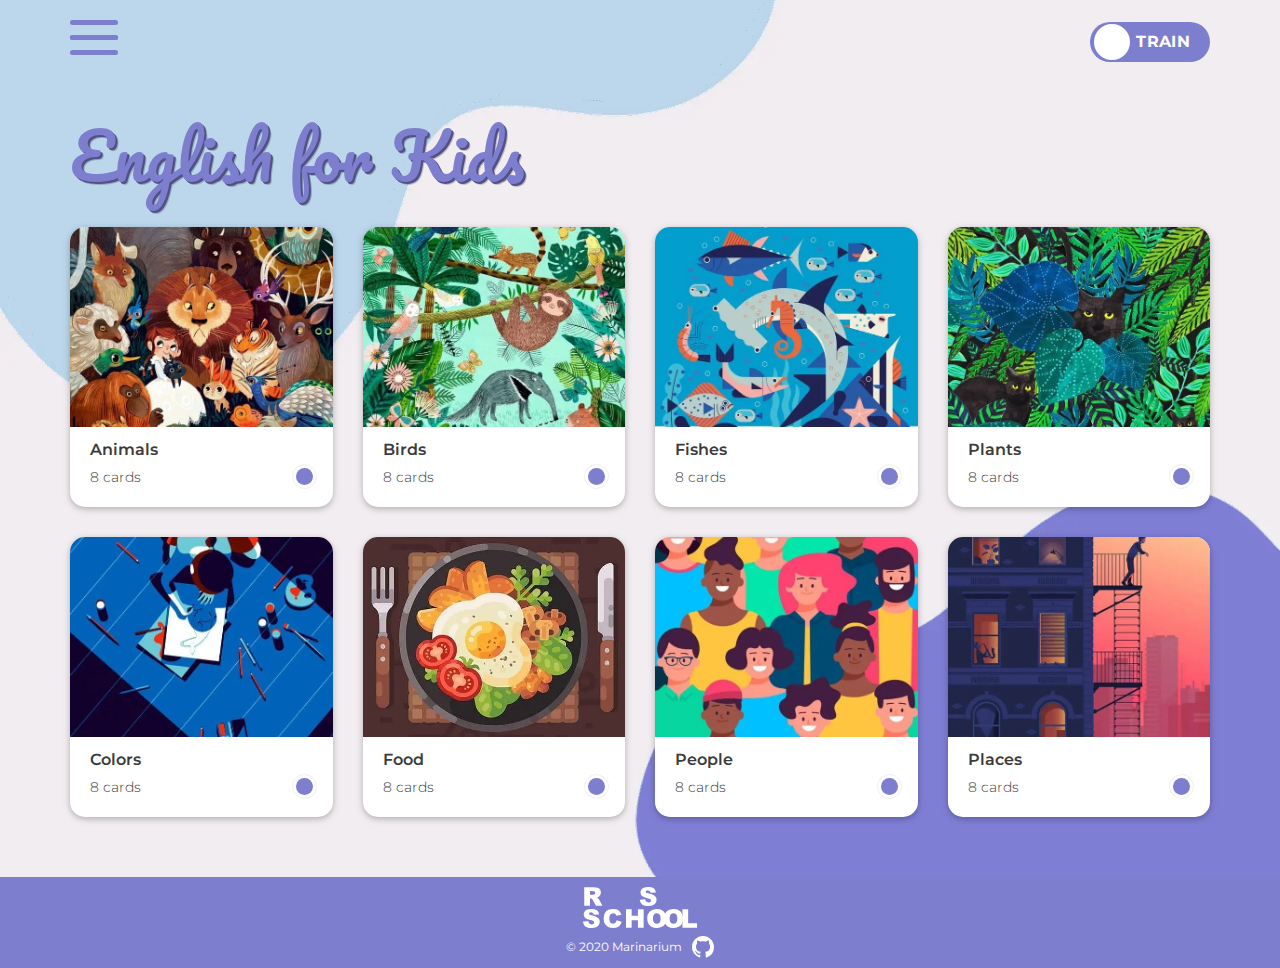
==== english-for-kids/index.html @ 91f6aaed "init: start english-for-kids" ====
<!DOCTYPE html>
<html lang="en">
<head>
    <meta charset="UTF-8">
    <meta name="viewport" content="width=device-width, initial-scale=1">
    <title>English for Kids</title>
    <link rel="icon" type="image/png" href="img/favicon.png">
    <link rel="stylesheet" href="css/style.css">
    <link rel="preconnect" href="https://fonts.gstatic.com">
    <link href="https://fonts.googleapis.com/css2?family=Montserrat:wght@300;400;600&family=Pacifico&display=swap" rel="stylesheet">
<link href="style.css" rel="stylesheet"></head>
<body class="body">
<div class="content">
    <header class="header">
        <div class="header__wrap">
            <nav class="main-menu">
                <div class="main-menu__burger">
                    <span></span>
                    <span></span>
                    <span></span>
                    <span></span>
                </div>
                <ul class="main-menu__list visually-hidden">
                    <li class="main-menu__item"><a href="#" class="main-menu__link">Main page</a></li>
                    <li class="main-menu__item"><a href="#animals" class="main-menu__link">Animals</a></li>
                    <li class="main-menu__item"><a href="#birds" class="main-menu__link">Birds</a></li>
                    <li class="main-menu__item"><a href="#fishes" class="main-menu__link">Fishes</a></li>
                    <li class="main-menu__item"><a href="#plants" class="main-menu__link">Plants</a></li>
                    <li class="main-menu__item"><a href="#colors" class="main-menu__link">Colors</a></li>
                    <li class="main-menu__item"><a href="#food" class="main-menu__link">Food</a></li>
                    <li class="main-menu__item"><a href="#people" class="main-menu__link">People</a></li>
                    <li class="main-menu__item"><a href="#places" class="main-menu__link">Places</a></li>
                </ul>
            </nav>
            <label class="switch">
                <input class="switch__checkbox" type="checkbox">
                <span class="switch__slider switch__slider_round"></span>
                <span class="switch__status switch__status_train">train</span>
            </label>
        </div>
    </header>
    <main class="main">
        <h1 class="main-title"><a href="#" class="main-title__link">English for Kids</a></h1>
        <ul class="topics">
            <li class="topics__item">
                <a href="#animals" class="topics__link">
                <span class="topics__frame">
                    <img src="img/animals.jpg" alt="animals" class="topics__img">
                </span>
                    <span class="topics__desc">
                    <h2 class="topics__title">Animals</h2>
                    <span class="topics__amount">8 cards</span>
                    <span class="topics__status"></span>
                </span>
                </a>
            </li>
            <li class="topics__item">
                <a href="#birds" class="topics__link">
                <span class="topics__frame">
                    <img src="img/birds.jpg" alt="birds" class="topics__img">
                </span>
                    <span class="topics__desc">
                    <h2 class="topics__title">Birds</h2>
                    <span class="topics__amount">8 cards</span>
                    <span class="topics__status"></span>
                </span>
                </a>
            </li>
            <li class="topics__item">
                <a href="#fishes" class="topics__link">
                <span class="topics__frame">
                    <img src="img/fishes.jpg" alt="fishes" class="topics__img">
                </span>
                    <span class="topics__desc">
                    <h2 class="topics__title">Fishes</h2>
                    <span class="topics__amount">8 cards</span>
                    <span class="topics__status"></span>
                </span>
                </a>
            </li>
            <li class="topics__item">
                <a href="#plants" class="topics__link">
                <span class="topics__frame">
                    <img src="img/plants.jpg" alt="plants" class="topics__img">
                </span>
                    <span class="topics__desc">
                    <h2 class="topics__title">Plants</h2>
                    <span class="topics__amount">8 cards</span>
                    <span class="topics__status"></span>
                </span>
                </a>
            </li>
            <li class="topics__item">
                <a href="#colors" class="topics__link">
                <span class="topics__frame">
                    <img src="img/colors.jpg" alt="colors" class="topics__img">
                </span>
                    <span class="topics__desc">
                    <h2 class="topics__title">Colors</h2>
                    <span class="topics__amount">8 cards</span>
                    <span class="topics__status"></span>
                </span>
                </a>
            </li>
            <li class="topics__item">
                <a href="#food" class="topics__link">
                <span class="topics__frame">
                    <img src="img/food.jpg" alt="ащщв" class="topics__img">
                </span>
                    <span class="topics__desc">
                    <h2 class="topics__title">Food</h2>
                    <span class="topics__amount">8 cards</span>
                    <span class="topics__status"></span>
                </span>
                </a>
            </li>
            <li class="topics__item">
                <a href="#people" class="topics__link">
                <span class="topics__frame">
                    <img src="img/people.jpg" alt="people" class="topics__img">
                </span>
                    <span class="topics__desc">
                    <h2 class="topics__title">People</h2>
                    <span class="topics__amount">8 cards</span>
                    <span class="topics__status"></span>
                </span>
                </a>
            </li>
            <li class="topics__item">
                <a href="#places" class="topics__link">
                <span class="topics__frame">
                    <img src="img/places.jpg" alt="places" class="topics__img">
                </span>
                    <span class="topics__desc">
                    <h2 class="topics__title">Places</h2>
                    <span class="topics__amount">8 cards</span>
                    <span class="topics__status"></span>
                </span>
                </a>
            </li>
        </ul>
        <ul class="cards cards_animals visually-hidden">
            <li class="card">
            <div class="card__front">
                <div class="card__frame">
                    <img src="img/cat.jpg" alt="animals" class="card__img">
                </div>
                <h3 class="card__title">cat</h3>
            </div>
            <div class="card__back visually-hidden">
                <div class="card__frame">
                    <img src="img/cat.jpg" alt="animals" class="card__img">
                </div>
                <h3 class="card__title">кот</h3>
            </div>
            <div class="card__rotate">
                <svg class="card__svg-rotate" version="1.1" id="Capa_1" xmlns="http://www.w3.org/2000/svg"
                     xmlns:xlink="http://www.w3.org/1999/xlink" x="0px" y="0px"
                     width="24px" height="24px" viewBox="0 0 80.429 80.428"
                     style="enable-background:new 0 0 80.429 80.428;"
                     xml:space="preserve">
                    <g>
                        <path fill="#818181" d="M37.242,2.971c14.689,0,27.651,8.476,33.688,21.325l4.201-8.719l5.298,2.552l-8.721,18.102L53.605,27.51l2.553-5.298
                            l9.43,4.542C60.494,15.964,49.594,8.853,37.242,8.853C19.95,8.853,5.88,22.921,5.88,40.214s14.07,31.362,31.362,31.362
                            c10.183,0,19.769-4.975,25.647-13.307l4.805,3.391c-6.979,9.892-18.361,15.797-30.452,15.797C16.707,77.458,0,60.75,0,40.214
                            S16.707,2.971,37.242,2.971z"/>
                    </g>
                    </svg>
            </div>
        </li>
            <li class="card">
                <div class="card__front">
                    <div class="card__frame">
                        <img src="img/dog.jpg" alt="animals" class="card__img">
                    </div>
                    <h3 class="card__title">dog</h3>
                </div>
                <div class="card__back visually-hidden">
                    <div class="card__frame">
                        <img src="img/dog.jpg" alt="animals" class="card__img">
                    </div>
                    <h3 class="card__title">пёс</h3>
                </div>
                <div class="card__rotate">
                    <svg class="card__svg-rotate" version="1.1" id="Capa_1" xmlns="http://www.w3.org/2000/svg"
                         xmlns:xlink="http://www.w3.org/1999/xlink" x="0px" y="0px"
                         width="24px" height="24px" viewBox="0 0 80.429 80.428"
                         style="enable-background:new 0 0 80.429 80.428;"
                         xml:space="preserve">
                    <g>
                        <path fill="#818181" d="M37.242,2.971c14.689,0,27.651,8.476,33.688,21.325l4.201-8.719l5.298,2.552l-8.721,18.102L53.605,27.51l2.553-5.298
                            l9.43,4.542C60.494,15.964,49.594,8.853,37.242,8.853C19.95,8.853,5.88,22.921,5.88,40.214s14.07,31.362,31.362,31.362
                            c10.183,0,19.769-4.975,25.647-13.307l4.805,3.391c-6.979,9.892-18.361,15.797-30.452,15.797C16.707,77.458,0,60.75,0,40.214
                            S16.707,2.971,37.242,2.971z"/>
                    </g>
                    </svg>
                </div>
            </li>
            <li class="card">
                <div class="card__front">
                    <div class="card__frame">
                        <img src="img/bear.jpg" alt="animals" class="card__img">
                    </div>
                    <h3 class="card__title">bear</h3>
                </div>
                <div class="card__back visually-hidden">
                    <div class="card__frame">
                        <img src="img/bear.jpg" alt="animals" class="card__img">
                    </div>
                    <h3 class="card__title">медведь</h3>
                </div>
                <div class="card__rotate">
                    <svg class="card__svg-rotate" version="1.1" id="Capa_1" xmlns="http://www.w3.org/2000/svg"
                         xmlns:xlink="http://www.w3.org/1999/xlink" x="0px" y="0px"
                         width="24px" height="24px" viewBox="0 0 80.429 80.428"
                         style="enable-background:new 0 0 80.429 80.428;"
                         xml:space="preserve">
                    <g>
                        <path fill="#818181" d="M37.242,2.971c14.689,0,27.651,8.476,33.688,21.325l4.201-8.719l5.298,2.552l-8.721,18.102L53.605,27.51l2.553-5.298
                            l9.43,4.542C60.494,15.964,49.594,8.853,37.242,8.853C19.95,8.853,5.88,22.921,5.88,40.214s14.07,31.362,31.362,31.362
                            c10.183,0,19.769-4.975,25.647-13.307l4.805,3.391c-6.979,9.892-18.361,15.797-30.452,15.797C16.707,77.458,0,60.75,0,40.214
                            S16.707,2.971,37.242,2.971z"/>
                    </g>
                    </svg>
                </div>
            </li>
            <li class="card">
                <div class="card__front">
                    <div class="card__frame">
                        <img src="img/lion.jpg" alt="animals" class="card__img">
                    </div>
                    <h3 class="card__title">lion</h3>
                </div>
                <div class="card__back visually-hidden">
                    <div class="card__frame">
                        <img src="img/lion.jpg" alt="animals" class="card__img">
                    </div>
                    <h3 class="card__title">лев</h3>
                </div>
                <div class="card__rotate">
                    <svg class="card__svg-rotate" version="1.1" id="Capa_1" xmlns="http://www.w3.org/2000/svg"
                         xmlns:xlink="http://www.w3.org/1999/xlink" x="0px" y="0px"
                         width="24px" height="24px" viewBox="0 0 80.429 80.428"
                         style="enable-background:new 0 0 80.429 80.428;"
                         xml:space="preserve">
                    <g>
                        <path fill="#818181" d="M37.242,2.971c14.689,0,27.651,8.476,33.688,21.325l4.201-8.719l5.298,2.552l-8.721,18.102L53.605,27.51l2.553-5.298
                            l9.43,4.542C60.494,15.964,49.594,8.853,37.242,8.853C19.95,8.853,5.88,22.921,5.88,40.214s14.07,31.362,31.362,31.362
                            c10.183,0,19.769-4.975,25.647-13.307l4.805,3.391c-6.979,9.892-18.361,15.797-30.452,15.797C16.707,77.458,0,60.75,0,40.214
                            S16.707,2.971,37.242,2.971z"/>
                    </g>
                    </svg>
                </div>
            </li>
            <li class="card">
                <div class="card__front">
                    <div class="card__frame">
                        <img src="img/hedgehog.jpg" alt="animals" class="card__img">
                    </div>
                    <h3 class="card__title">hedgehog</h3>
                </div>
                <div class="card__back visually-hidden">
                    <div class="card__frame">
                        <img src="img/hedgehog.jpg" alt="animals" class="card__img">
                    </div>
                    <h3 class="card__title">ёжик</h3>
                </div>
                <div class="card__rotate">
                    <svg class="card__svg-rotate" version="1.1" id="Capa_1" xmlns="http://www.w3.org/2000/svg"
                         xmlns:xlink="http://www.w3.org/1999/xlink" x="0px" y="0px"
                         width="24px" height="24px" viewBox="0 0 80.429 80.428"
                         style="enable-background:new 0 0 80.429 80.428;"
                         xml:space="preserve">
                    <g>
                        <path fill="#818181" d="M37.242,2.971c14.689,0,27.651,8.476,33.688,21.325l4.201-8.719l5.298,2.552l-8.721,18.102L53.605,27.51l2.553-5.298
                            l9.43,4.542C60.494,15.964,49.594,8.853,37.242,8.853C19.95,8.853,5.88,22.921,5.88,40.214s14.07,31.362,31.362,31.362
                            c10.183,0,19.769-4.975,25.647-13.307l4.805,3.391c-6.979,9.892-18.361,15.797-30.452,15.797C16.707,77.458,0,60.75,0,40.214
                            S16.707,2.971,37.242,2.971z"/>
                    </g>
                    </svg>
                </div>
            </li>
            <li class="card">
                <div class="card__front">
                    <div class="card__frame">
                        <img src="img/koala.jpg" alt="animals" class="card__img">
                    </div>
                    <h3 class="card__title">koala</h3>
                </div>
                <div class="card__back visually-hidden">
                    <div class="card__frame">
                        <img src="img/koala.jpg" alt="animals" class="card__img">
                    </div>
                    <h3 class="card__title">коала</h3>
                </div>
                <div class="card__rotate">
                    <svg class="card__svg-rotate" version="1.1" id="Capa_1" xmlns="http://www.w3.org/2000/svg"
                         xmlns:xlink="http://www.w3.org/1999/xlink" x="0px" y="0px"
                         width="24px" height="24px" viewBox="0 0 80.429 80.428"
                         style="enable-background:new 0 0 80.429 80.428;"
                         xml:space="preserve">
                    <g>
                        <path fill="#818181" d="M37.242,2.971c14.689,0,27.651,8.476,33.688,21.325l4.201-8.719l5.298,2.552l-8.721,18.102L53.605,27.51l2.553-5.298
                            l9.43,4.542C60.494,15.964,49.594,8.853,37.242,8.853C19.95,8.853,5.88,22.921,5.88,40.214s14.07,31.362,31.362,31.362
                            c10.183,0,19.769-4.975,25.647-13.307l4.805,3.391c-6.979,9.892-18.361,15.797-30.452,15.797C16.707,77.458,0,60.75,0,40.214
                            S16.707,2.971,37.242,2.971z"/>
                    </g>
                    </svg>
                </div>
            </li>
            <li class="card">
                <div class="card__front">
                    <div class="card__frame">
                        <img src="img/elephant.jpg" alt="animals" class="card__img">
                    </div>
                    <h3 class="card__title">elephant</h3>
                </div>
                <div class="card__back visually-hidden">
                    <div class="card__frame">
                        <img src="img/elephant.jpg" alt="animals" class="card__img">
                    </div>
                    <h3 class="card__title">слон</h3>
                </div>
                <div class="card__rotate">
                    <svg class="card__svg-rotate" version="1.1" id="Capa_1" xmlns="http://www.w3.org/2000/svg"
                         xmlns:xlink="http://www.w3.org/1999/xlink" x="0px" y="0px"
                         width="24px" height="24px" viewBox="0 0 80.429 80.428"
                         style="enable-background:new 0 0 80.429 80.428;"
                         xml:space="preserve">
                    <g>
                        <path fill="#818181" d="M37.242,2.971c14.689,0,27.651,8.476,33.688,21.325l4.201-8.719l5.298,2.552l-8.721,18.102L53.605,27.51l2.553-5.298
                            l9.43,4.542C60.494,15.964,49.594,8.853,37.242,8.853C19.95,8.853,5.88,22.921,5.88,40.214s14.07,31.362,31.362,31.362
                            c10.183,0,19.769-4.975,25.647-13.307l4.805,3.391c-6.979,9.892-18.361,15.797-30.452,15.797C16.707,77.458,0,60.75,0,40.214
                            S16.707,2.971,37.242,2.971z"/>
                    </g>
                    </svg>
                </div>
            </li>
            <li class="card">
                <div class="card__front">
                    <div class="card__frame">
                        <img src="img/fox.jpg" alt="animals" class="card__img">
                    </div>
                    <h3 class="card__title">fox</h3>
                </div>
                <div class="card__back visually-hidden">
                    <div class="card__frame">
                        <img src="img/cat.jpg" alt="animals" class="card__img">
                    </div>
                    <h3 class="card__title">лиса</h3>
                </div>
                <div class="card__rotate">
                    <svg class="card__svg-rotate" version="1.1" id="Capa_1" xmlns="http://www.w3.org/2000/svg"
                         xmlns:xlink="http://www.w3.org/1999/xlink" x="0px" y="0px"
                         width="24px" height="24px" viewBox="0 0 80.429 80.428"
                         style="enable-background:new 0 0 80.429 80.428;"
                         xml:space="preserve">
                    <g>
                        <path fill="#818181" d="M37.242,2.971c14.689,0,27.651,8.476,33.688,21.325l4.201-8.719l5.298,2.552l-8.721,18.102L53.605,27.51l2.553-5.298
                            l9.43,4.542C60.494,15.964,49.594,8.853,37.242,8.853C19.95,8.853,5.88,22.921,5.88,40.214s14.07,31.362,31.362,31.362
                            c10.183,0,19.769-4.975,25.647-13.307l4.805,3.391c-6.979,9.892-18.361,15.797-30.452,15.797C16.707,77.458,0,60.75,0,40.214
                            S16.707,2.971,37.242,2.971z"/>
                    </g>
                    </svg>
                </div>
            </li>
        </ul>
        <ul class="cards cards_birds visually-hidden">
            <li class="card">
                <div class="card__front">
                    <div class="card__frame">
                        <img src="img/sparrow.jpg" alt="bird" class="card__img">
                    </div>
                    <h3 class="card__title">sparrow</h3>
                </div>
                <div class="card__back visually-hidden">
                    <div class="card__frame">
                        <img src="img/sparrow.jpg" alt="bird" class="card__img">
                    </div>
                    <h3 class="card__title">воробей</h3>
                </div>
                <div class="card__rotate">
                    <svg class="card__svg-rotate" version="1.1" id="Capa_1" xmlns="http://www.w3.org/2000/svg"
                         xmlns:xlink="http://www.w3.org/1999/xlink" x="0px" y="0px"
                         width="24px" height="24px" viewBox="0 0 80.429 80.428"
                         style="enable-background:new 0 0 80.429 80.428;"
                         xml:space="preserve">
                    <g>
                        <path fill="#818181" d="M37.242,2.971c14.689,0,27.651,8.476,33.688,21.325l4.201-8.719l5.298,2.552l-8.721,18.102L53.605,27.51l2.553-5.298
                            l9.43,4.542C60.494,15.964,49.594,8.853,37.242,8.853C19.95,8.853,5.88,22.921,5.88,40.214s14.07,31.362,31.362,31.362
                            c10.183,0,19.769-4.975,25.647-13.307l4.805,3.391c-6.979,9.892-18.361,15.797-30.452,15.797C16.707,77.458,0,60.75,0,40.214
                            S16.707,2.971,37.242,2.971z"/>
                    </g>
                    </svg>
                </div>
            </li>
            <li class="card">
                <div class="card__front">
                    <div class="card__frame">
                        <img src="img/bullfinch.jpg" alt="bird" class="card__img">
                    </div>
                    <h3 class="card__title">bullfinch</h3>
                </div>
                <div class="card__back visually-hidden">
                    <div class="card__frame">
                        <img src="img/bullfinch.jpg" alt="bird" class="card__img">
                    </div>
                    <h3 class="card__title">снегирь</h3>
                </div>
                <div class="card__rotate">
                    <svg class="card__svg-rotate" version="1.1" id="Capa_1" xmlns="http://www.w3.org/2000/svg"
                         xmlns:xlink="http://www.w3.org/1999/xlink" x="0px" y="0px"
                         width="24px" height="24px" viewBox="0 0 80.429 80.428"
                         style="enable-background:new 0 0 80.429 80.428;"
                         xml:space="preserve">
                    <g>
                        <path fill="#818181" d="M37.242,2.971c14.689,0,27.651,8.476,33.688,21.325l4.201-8.719l5.298,2.552l-8.721,18.102L53.605,27.51l2.553-5.298
                            l9.43,4.542C60.494,15.964,49.594,8.853,37.242,8.853C19.95,8.853,5.88,22.921,5.88,40.214s14.07,31.362,31.362,31.362
                            c10.183,0,19.769-4.975,25.647-13.307l4.805,3.391c-6.979,9.892-18.361,15.797-30.452,15.797C16.707,77.458,0,60.75,0,40.214
                            S16.707,2.971,37.242,2.971z"/>
                    </g>
                    </svg>
                </div>
            </li>
            <li class="card">
                <div class="card__front">
                    <div class="card__frame">
                        <img src="img/chicken.jpg" alt="bird" class="card__img">
                    </div>
                    <h3 class="card__title">chicken</h3>
                </div>
                <div class="card__back visually-hidden">
                    <div class="card__frame">
                        <img src="img/chicken.jpg" alt="bird" class="card__img">
                    </div>
                    <h3 class="card__title">цыплёнок</h3>
                </div>
                <div class="card__rotate">
                    <svg class="card__svg-rotate" version="1.1" id="Capa_1" xmlns="http://www.w3.org/2000/svg"
                         xmlns:xlink="http://www.w3.org/1999/xlink" x="0px" y="0px"
                         width="24px" height="24px" viewBox="0 0 80.429 80.428"
                         style="enable-background:new 0 0 80.429 80.428;"
                         xml:space="preserve">
                    <g>
                        <path fill="#818181" d="M37.242,2.971c14.689,0,27.651,8.476,33.688,21.325l4.201-8.719l5.298,2.552l-8.721,18.102L53.605,27.51l2.553-5.298
                            l9.43,4.542C60.494,15.964,49.594,8.853,37.242,8.853C19.95,8.853,5.88,22.921,5.88,40.214s14.07,31.362,31.362,31.362
                            c10.183,0,19.769-4.975,25.647-13.307l4.805,3.391c-6.979,9.892-18.361,15.797-30.452,15.797C16.707,77.458,0,60.75,0,40.214
                            S16.707,2.971,37.242,2.971z"/>
                    </g>
                    </svg>
                </div>
            </li>
            <li class="card">
                <div class="card__front">
                    <div class="card__frame">
                        <img src="img/crow.jpg" alt="bird" class="card__img">
                    </div>
                    <h3 class="card__title">crow</h3>
                </div>
                <div class="card__back visually-hidden">
                    <div class="card__frame">
                        <img src="img/crow.jpg" alt="bird" class="card__img">
                    </div>
                    <h3 class="card__title">ворона</h3>
                </div>
                <div class="card__rotate">
                    <svg class="card__svg-rotate" version="1.1" id="Capa_1" xmlns="http://www.w3.org/2000/svg"
                         xmlns:xlink="http://www.w3.org/1999/xlink" x="0px" y="0px"
                         width="24px" height="24px" viewBox="0 0 80.429 80.428"
                         style="enable-background:new 0 0 80.429 80.428;"
                         xml:space="preserve">
                    <g>
                        <path fill="#818181" d="M37.242,2.971c14.689,0,27.651,8.476,33.688,21.325l4.201-8.719l5.298,2.552l-8.721,18.102L53.605,27.51l2.553-5.298
                            l9.43,4.542C60.494,15.964,49.594,8.853,37.242,8.853C19.95,8.853,5.88,22.921,5.88,40.214s14.07,31.362,31.362,31.362
                            c10.183,0,19.769-4.975,25.647-13.307l4.805,3.391c-6.979,9.892-18.361,15.797-30.452,15.797C16.707,77.458,0,60.75,0,40.214
                            S16.707,2.971,37.242,2.971z"/>
                    </g>
                    </svg>
                </div>
            </li>
            <li class="card">
                <div class="card__front">
                    <div class="card__frame">
                        <img src="img/duck.jpg" alt="bird" class="card__img">
                    </div>
                    <h3 class="card__title">duck</h3>
                </div>
                <div class="card__back visually-hidden">
                    <div class="card__frame">
                        <img src="img/duck.jpg" alt="bird" class="card__img">
                    </div>
                    <h3 class="card__title">утка</h3>
                </div>
                <div class="card__rotate">
                    <svg class="card__svg-rotate" version="1.1" id="Capa_1" xmlns="http://www.w3.org/2000/svg"
                         xmlns:xlink="http://www.w3.org/1999/xlink" x="0px" y="0px"
                         width="24px" height="24px" viewBox="0 0 80.429 80.428"
                         style="enable-background:new 0 0 80.429 80.428;"
                         xml:space="preserve">
                    <g>
                        <path fill="#818181" d="M37.242,2.971c14.689,0,27.651,8.476,33.688,21.325l4.201-8.719l5.298,2.552l-8.721,18.102L53.605,27.51l2.553-5.298
                            l9.43,4.542C60.494,15.964,49.594,8.853,37.242,8.853C19.95,8.853,5.88,22.921,5.88,40.214s14.07,31.362,31.362,31.362
                            c10.183,0,19.769-4.975,25.647-13.307l4.805,3.391c-6.979,9.892-18.361,15.797-30.452,15.797C16.707,77.458,0,60.75,0,40.214
                            S16.707,2.971,37.242,2.971z"/>
                    </g>
                    </svg>
                </div>
            </li>
            <li class="card">
                <div class="card__front">
                    <div class="card__frame">
                        <img src="img/owl.jpg" alt="bird" class="card__img">
                    </div>
                    <h3 class="card__title">owl</h3>
                </div>
                <div class="card__back visually-hidden">
                    <div class="card__frame">
                        <img src="img/owl.jpg" alt="bird" class="card__img">
                    </div>
                    <h3 class="card__title">сова</h3>
                </div>
                <div class="card__rotate">
                    <svg class="card__svg-rotate" version="1.1" id="Capa_1" xmlns="http://www.w3.org/2000/svg"
                         xmlns:xlink="http://www.w3.org/1999/xlink" x="0px" y="0px"
                         width="24px" height="24px" viewBox="0 0 80.429 80.428"
                         style="enable-background:new 0 0 80.429 80.428;"
                         xml:space="preserve">
                    <g>
                        <path fill="#818181" d="M37.242,2.971c14.689,0,27.651,8.476,33.688,21.325l4.201-8.719l5.298,2.552l-8.721,18.102L53.605,27.51l2.553-5.298
                            l9.43,4.542C60.494,15.964,49.594,8.853,37.242,8.853C19.95,8.853,5.88,22.921,5.88,40.214s14.07,31.362,31.362,31.362
                            c10.183,0,19.769-4.975,25.647-13.307l4.805,3.391c-6.979,9.892-18.361,15.797-30.452,15.797C16.707,77.458,0,60.75,0,40.214
                            S16.707,2.971,37.242,2.971z"/>
                    </g>
                    </svg>
                </div>
            </li>
            <li class="card">
                <div class="card__front">
                    <div class="card__frame">
                        <img src="img/parrot.jpg" alt="bird" class="card__img">
                    </div>
                    <h3 class="card__title">parrot</h3>
                </div>
                <div class="card__back visually-hidden">
                    <div class="card__frame">
                        <img src="img/parrot.jpg" alt="bird" class="card__img">
                    </div>
                    <h3 class="card__title">попугай</h3>
                </div>
                <div class="card__rotate">
                    <svg class="card__svg-rotate" version="1.1" id="Capa_1" xmlns="http://www.w3.org/2000/svg"
                         xmlns:xlink="http://www.w3.org/1999/xlink" x="0px" y="0px"
                         width="24px" height="24px" viewBox="0 0 80.429 80.428"
                         style="enable-background:new 0 0 80.429 80.428;"
                         xml:space="preserve">
                    <g>
                        <path fill="#818181" d="M37.242,2.971c14.689,0,27.651,8.476,33.688,21.325l4.201-8.719l5.298,2.552l-8.721,18.102L53.605,27.51l2.553-5.298
                            l9.43,4.542C60.494,15.964,49.594,8.853,37.242,8.853C19.95,8.853,5.88,22.921,5.88,40.214s14.07,31.362,31.362,31.362
                            c10.183,0,19.769-4.975,25.647-13.307l4.805,3.391c-6.979,9.892-18.361,15.797-30.452,15.797C16.707,77.458,0,60.75,0,40.214
                            S16.707,2.971,37.242,2.971z"/>
                    </g>
                    </svg>
                </div>
            </li>
            <li class="card">
                <div class="card__front">
                    <div class="card__frame">
                        <img src="img/pigeon.jpg" alt="bird" class="card__img">
                    </div>
                    <h3 class="card__title">pigeon</h3>
                </div>
                <div class="card__back visually-hidden">
                    <div class="card__frame">
                        <img src="img/pigeon.jpg" alt="bird" class="card__img">
                    </div>
                    <h3 class="card__title">голубь</h3>
                </div>
                <div class="card__rotate">
                    <svg class="card__svg-rotate" version="1.1" id="Capa_1" xmlns="http://www.w3.org/2000/svg"
                         xmlns:xlink="http://www.w3.org/1999/xlink" x="0px" y="0px"
                         width="24px" height="24px" viewBox="0 0 80.429 80.428"
                         style="enable-background:new 0 0 80.429 80.428;"
                         xml:space="preserve">
                    <g>
                        <path fill="#818181" d="M37.242,2.971c14.689,0,27.651,8.476,33.688,21.325l4.201-8.719l5.298,2.552l-8.721,18.102L53.605,27.51l2.553-5.298
                            l9.43,4.542C60.494,15.964,49.594,8.853,37.242,8.853C19.95,8.853,5.88,22.921,5.88,40.214s14.07,31.362,31.362,31.362
                            c10.183,0,19.769-4.975,25.647-13.307l4.805,3.391c-6.979,9.892-18.361,15.797-30.452,15.797C16.707,77.458,0,60.75,0,40.214
                            S16.707,2.971,37.242,2.971z"/>
                    </g>
                    </svg>
                </div>
            </li>
        </ul>
        <ul class="cards cards_fishes visually-hidden">
            <li class="card">
                <div class="card__front">
                    <div class="card__frame">
                        <img src="img/carp.jpg" alt="carp" class="card__img">
                    </div>
                    <h3 class="card__title">carp</h3>
                </div>
                <div class="card__back visually-hidden">
                    <div class="card__frame">
                        <img src="img/carp.jpg" alt="carp" class="card__img">
                    </div>
                    <h3 class="card__title">карп</h3>
                </div>
                <div class="card__rotate">
                    <svg class="card__svg-rotate" version="1.1" id="Capa_1" xmlns="http://www.w3.org/2000/svg"
                         xmlns:xlink="http://www.w3.org/1999/xlink" x="0px" y="0px"
                         width="24px" height="24px" viewBox="0 0 80.429 80.428"
                         style="enable-background:new 0 0 80.429 80.428;"
                         xml:space="preserve">
                    <g>
                        <path fill="#818181" d="M37.242,2.971c14.689,0,27.651,8.476,33.688,21.325l4.201-8.719l5.298,2.552l-8.721,18.102L53.605,27.51l2.553-5.298
                            l9.43,4.542C60.494,15.964,49.594,8.853,37.242,8.853C19.95,8.853,5.88,22.921,5.88,40.214s14.07,31.362,31.362,31.362
                            c10.183,0,19.769-4.975,25.647-13.307l4.805,3.391c-6.979,9.892-18.361,15.797-30.452,15.797C16.707,77.458,0,60.75,0,40.214
                            S16.707,2.971,37.242,2.971z"/>
                    </g>
                    </svg>
                </div>
            </li>
            <li class="card">
                <div class="card__front">
                    <div class="card__frame">
                        <img src="img/goldfish.jpg" alt="goldfish" class="card__img">
                    </div>
                    <h3 class="card__title">goldfish</h3>
                </div>
                <div class="card__back visually-hidden">
                    <div class="card__frame">
                        <img src="img/goldfish.jpg" alt="goldfish" class="card__img">
                    </div>
                    <h3 class="card__title">золотая рыбка</h3>
                </div>
                <div class="card__rotate">
                    <svg class="card__svg-rotate" version="1.1" id="Capa_1" xmlns="http://www.w3.org/2000/svg"
                         xmlns:xlink="http://www.w3.org/1999/xlink" x="0px" y="0px"
                         width="24px" height="24px" viewBox="0 0 80.429 80.428"
                         style="enable-background:new 0 0 80.429 80.428;"
                         xml:space="preserve">
                    <g>
                        <path fill="#818181" d="M37.242,2.971c14.689,0,27.651,8.476,33.688,21.325l4.201-8.719l5.298,2.552l-8.721,18.102L53.605,27.51l2.553-5.298
                            l9.43,4.542C60.494,15.964,49.594,8.853,37.242,8.853C19.95,8.853,5.88,22.921,5.88,40.214s14.07,31.362,31.362,31.362
                            c10.183,0,19.769-4.975,25.647-13.307l4.805,3.391c-6.979,9.892-18.361,15.797-30.452,15.797C16.707,77.458,0,60.75,0,40.214
                            S16.707,2.971,37.242,2.971z"/>
                    </g>
                    </svg>
                </div>
            </li>
            <li class="card">
                <div class="card__front">
                    <div class="card__frame">
                        <img src="img/herring.jpg" alt="herring" class="card__img">
                    </div>
                    <h3 class="card__title">herring</h3>
                </div>
                <div class="card__back visually-hidden">
                    <div class="card__frame">
                        <img src="img/herring.jpg" alt="herring" class="card__img">
                    </div>
                    <h3 class="card__title">селёдка</h3>
                </div>
                <div class="card__rotate">
                    <svg class="card__svg-rotate" version="1.1" id="Capa_1" xmlns="http://www.w3.org/2000/svg"
                         xmlns:xlink="http://www.w3.org/1999/xlink" x="0px" y="0px"
                         width="24px" height="24px" viewBox="0 0 80.429 80.428"
                         style="enable-background:new 0 0 80.429 80.428;"
                         xml:space="preserve">
                    <g>
                        <path fill="#818181" d="M37.242,2.971c14.689,0,27.651,8.476,33.688,21.325l4.201-8.719l5.298,2.552l-8.721,18.102L53.605,27.51l2.553-5.298
                            l9.43,4.542C60.494,15.964,49.594,8.853,37.242,8.853C19.95,8.853,5.88,22.921,5.88,40.214s14.07,31.362,31.362,31.362
                            c10.183,0,19.769-4.975,25.647-13.307l4.805,3.391c-6.979,9.892-18.361,15.797-30.452,15.797C16.707,77.458,0,60.75,0,40.214
                            S16.707,2.971,37.242,2.971z"/>
                    </g>
                    </svg>
                </div>
            </li>
            <li class="card">
                <div class="card__front">
                    <div class="card__frame">
                        <img src="img/pike.jpg" alt="pike" class="card__img">
                    </div>
                    <h3 class="card__title">pike</h3>
                </div>
                <div class="card__back visually-hidden">
                    <div class="card__frame">
                        <img src="img/pike.jpg" alt="pike" class="card__img">
                    </div>
                    <h3 class="card__title">щука</h3>
                </div>
                <div class="card__rotate">
                    <svg class="card__svg-rotate" version="1.1" id="Capa_1" xmlns="http://www.w3.org/2000/svg"
                         xmlns:xlink="http://www.w3.org/1999/xlink" x="0px" y="0px"
                         width="24px" height="24px" viewBox="0 0 80.429 80.428"
                         style="enable-background:new 0 0 80.429 80.428;"
                         xml:space="preserve">
                    <g>
                        <path fill="#818181" d="M37.242,2.971c14.689,0,27.651,8.476,33.688,21.325l4.201-8.719l5.298,2.552l-8.721,18.102L53.605,27.51l2.553-5.298
                            l9.43,4.542C60.494,15.964,49.594,8.853,37.242,8.853C19.95,8.853,5.88,22.921,5.88,40.214s14.07,31.362,31.362,31.362
                            c10.183,0,19.769-4.975,25.647-13.307l4.805,3.391c-6.979,9.892-18.361,15.797-30.452,15.797C16.707,77.458,0,60.75,0,40.214
                            S16.707,2.971,37.242,2.971z"/>
                    </g>
                    </svg>
                </div>
            </li>
            <li class="card">
                <div class="card__front">
                    <div class="card__frame">
                        <img src="img/salmon.jpg" alt="salmon" class="card__img">
                    </div>
                    <h3 class="card__title">salmon</h3>
                </div>
                <div class="card__back visually-hidden">
                    <div class="card__frame">
                        <img src="img/salmon.jpg" alt="salmon" class="card__img">
                    </div>
                    <h3 class="card__title">лосось</h3>
                </div>
                <div class="card__rotate">
                    <svg class="card__svg-rotate" version="1.1" id="Capa_1" xmlns="http://www.w3.org/2000/svg"
                         xmlns:xlink="http://www.w3.org/1999/xlink" x="0px" y="0px"
                         width="24px" height="24px" viewBox="0 0 80.429 80.428"
                         style="enable-background:new 0 0 80.429 80.428;"
                         xml:space="preserve">
                    <g>
                        <path fill="#818181" d="M37.242,2.971c14.689,0,27.651,8.476,33.688,21.325l4.201-8.719l5.298,2.552l-8.721,18.102L53.605,27.51l2.553-5.298
                            l9.43,4.542C60.494,15.964,49.594,8.853,37.242,8.853C19.95,8.853,5.88,22.921,5.88,40.214s14.07,31.362,31.362,31.362
                            c10.183,0,19.769-4.975,25.647-13.307l4.805,3.391c-6.979,9.892-18.361,15.797-30.452,15.797C16.707,77.458,0,60.75,0,40.214
                            S16.707,2.971,37.242,2.971z"/>
                    </g>
                    </svg>
                </div>
            </li>
            <li class="card">
                <div class="card__front">
                    <div class="card__frame">
                        <img src="img/shark.jpg" alt="shark" class="card__img">
                    </div>
                    <h3 class="card__title">shark</h3>
                </div>
                <div class="card__back visually-hidden">
                    <div class="card__frame">
                        <img src="img/shark.jpg" alt="shark" class="card__img">
                    </div>
                    <h3 class="card__title">акула</h3>
                </div>
                <div class="card__rotate">
                    <svg class="card__svg-rotate" version="1.1" id="Capa_1" xmlns="http://www.w3.org/2000/svg"
                         xmlns:xlink="http://www.w3.org/1999/xlink" x="0px" y="0px"
                         width="24px" height="24px" viewBox="0 0 80.429 80.428"
                         style="enable-background:new 0 0 80.429 80.428;"
                         xml:space="preserve">
                    <g>
                        <path fill="#818181" d="M37.242,2.971c14.689,0,27.651,8.476,33.688,21.325l4.201-8.719l5.298,2.552l-8.721,18.102L53.605,27.51l2.553-5.298
                            l9.43,4.542C60.494,15.964,49.594,8.853,37.242,8.853C19.95,8.853,5.88,22.921,5.88,40.214s14.07,31.362,31.362,31.362
                            c10.183,0,19.769-4.975,25.647-13.307l4.805,3.391c-6.979,9.892-18.361,15.797-30.452,15.797C16.707,77.458,0,60.75,0,40.214
                            S16.707,2.971,37.242,2.971z"/>
                    </g>
                    </svg>
                </div>
            </li>
            <li class="card">
                <div class="card__front">
                    <div class="card__frame">
                        <img src="img/sprat.jpg" alt="sprat" class="card__img">
                    </div>
                    <h3 class="card__title">sprat</h3>
                </div>
                <div class="card__back visually-hidden">
                    <div class="card__frame">
                        <img src="img/sprat.jpg" alt="sprat" class="card__img">
                    </div>
                    <h3 class="card__title">килька</h3>
                </div>
                <div class="card__rotate">
                    <svg class="card__svg-rotate" version="1.1" id="Capa_1" xmlns="http://www.w3.org/2000/svg"
                         xmlns:xlink="http://www.w3.org/1999/xlink" x="0px" y="0px"
                         width="24px" height="24px" viewBox="0 0 80.429 80.428"
                         style="enable-background:new 0 0 80.429 80.428;"
                         xml:space="preserve">
                    <g>
                        <path fill="#818181" d="M37.242,2.971c14.689,0,27.651,8.476,33.688,21.325l4.201-8.719l5.298,2.552l-8.721,18.102L53.605,27.51l2.553-5.298
                            l9.43,4.542C60.494,15.964,49.594,8.853,37.242,8.853C19.95,8.853,5.88,22.921,5.88,40.214s14.07,31.362,31.362,31.362
                            c10.183,0,19.769-4.975,25.647-13.307l4.805,3.391c-6.979,9.892-18.361,15.797-30.452,15.797C16.707,77.458,0,60.75,0,40.214
                            S16.707,2.971,37.242,2.971z"/>
                    </g>
                    </svg>
                </div>
            </li>
            <li class="card">
                <div class="card__front">
                    <div class="card__frame">
                        <img src="img/tuna.jpg" alt="tuna" class="card__img">
                    </div>
                    <h3 class="card__title">tuna</h3>
                </div>
                <div class="card__back visually-hidden">
                    <div class="card__frame">
                        <img src="img/tuna.jpg" alt="tuna" class="card__img">
                    </div>
                    <h3 class="card__title">тунец</h3>
                </div>
                <div class="card__rotate">
                    <svg class="card__svg-rotate" version="1.1" id="Capa_1" xmlns="http://www.w3.org/2000/svg"
                         xmlns:xlink="http://www.w3.org/1999/xlink" x="0px" y="0px"
                         width="24px" height="24px" viewBox="0 0 80.429 80.428"
                         style="enable-background:new 0 0 80.429 80.428;"
                         xml:space="preserve">
                    <g>
                        <path fill="#818181" d="M37.242,2.971c14.689,0,27.651,8.476,33.688,21.325l4.201-8.719l5.298,2.552l-8.721,18.102L53.605,27.51l2.553-5.298
                            l9.43,4.542C60.494,15.964,49.594,8.853,37.242,8.853C19.95,8.853,5.88,22.921,5.88,40.214s14.07,31.362,31.362,31.362
                            c10.183,0,19.769-4.975,25.647-13.307l4.805,3.391c-6.979,9.892-18.361,15.797-30.452,15.797C16.707,77.458,0,60.75,0,40.214
                            S16.707,2.971,37.242,2.971z"/>
                    </g>
                    </svg>
                </div>
            </li>
        </ul>
        <ul class="cards cards_plants visually-hidden">
            <li class="card">
                <div class="card__front">
                    <div class="card__frame">
                        <img src="img/tree.jpg" alt="tree" class="card__img">
                    </div>
                    <h3 class="card__title">tree</h3>
                </div>
                <div class="card__back visually-hidden">
                    <div class="card__frame">
                        <img src="img/tree.jpg" alt="tree" class="card__img">
                    </div>
                    <h3 class="card__title">дерево</h3>
                </div>
                <div class="card__rotate">
                    <svg class="card__svg-rotate" version="1.1" id="Capa_1" xmlns="http://www.w3.org/2000/svg"
                         xmlns:xlink="http://www.w3.org/1999/xlink" x="0px" y="0px"
                         width="24px" height="24px" viewBox="0 0 80.429 80.428"
                         style="enable-background:new 0 0 80.429 80.428;"
                         xml:space="preserve">
                    <g>
                        <path fill="#818181" d="M37.242,2.971c14.689,0,27.651,8.476,33.688,21.325l4.201-8.719l5.298,2.552l-8.721,18.102L53.605,27.51l2.553-5.298
                            l9.43,4.542C60.494,15.964,49.594,8.853,37.242,8.853C19.95,8.853,5.88,22.921,5.88,40.214s14.07,31.362,31.362,31.362
                            c10.183,0,19.769-4.975,25.647-13.307l4.805,3.391c-6.979,9.892-18.361,15.797-30.452,15.797C16.707,77.458,0,60.75,0,40.214
                            S16.707,2.971,37.242,2.971z"/>
                    </g>
                    </svg>
                </div>
            </li>
            <li class="card">
                <div class="card__front">
                    <div class="card__frame">
                        <img src="img/cactus.jpg" alt="cactus" class="card__img">
                    </div>
                    <h3 class="card__title">cactus</h3>
                </div>
                <div class="card__back visually-hidden">
                    <div class="card__frame">
                        <img src="img/cactus.jpg" alt="cactus" class="card__img">
                    </div>
                    <h3 class="card__title">кактус</h3>
                </div>
                <div class="card__rotate">
                    <svg class="card__svg-rotate" version="1.1" id="Capa_1" xmlns="http://www.w3.org/2000/svg"
                         xmlns:xlink="http://www.w3.org/1999/xlink" x="0px" y="0px"
                         width="24px" height="24px" viewBox="0 0 80.429 80.428"
                         style="enable-background:new 0 0 80.429 80.428;"
                         xml:space="preserve">
                    <g>
                        <path fill="#818181" d="M37.242,2.971c14.689,0,27.651,8.476,33.688,21.325l4.201-8.719l5.298,2.552l-8.721,18.102L53.605,27.51l2.553-5.298
                            l9.43,4.542C60.494,15.964,49.594,8.853,37.242,8.853C19.95,8.853,5.88,22.921,5.88,40.214s14.07,31.362,31.362,31.362
                            c10.183,0,19.769-4.975,25.647-13.307l4.805,3.391c-6.979,9.892-18.361,15.797-30.452,15.797C16.707,77.458,0,60.75,0,40.214
                            S16.707,2.971,37.242,2.971z"/>
                    </g>
                    </svg>
                </div>
            </li>
            <li class="card">
                <div class="card__front">
                    <div class="card__frame">
                        <img src="img/flower.jpg" alt="flower" class="card__img">
                    </div>
                    <h3 class="card__title">flower</h3>
                </div>
                <div class="card__back visually-hidden">
                    <div class="card__frame">
                        <img src="img/flower.jpg" alt="flower" class="card__img">
                    </div>
                    <h3 class="card__title">цветок</h3>
                </div>
                <div class="card__rotate">
                    <svg class="card__svg-rotate" version="1.1" id="Capa_1" xmlns="http://www.w3.org/2000/svg"
                         xmlns:xlink="http://www.w3.org/1999/xlink" x="0px" y="0px"
                         width="24px" height="24px" viewBox="0 0 80.429 80.428"
                         style="enable-background:new 0 0 80.429 80.428;"
                         xml:space="preserve">
                    <g>
                        <path fill="#818181" d="M37.242,2.971c14.689,0,27.651,8.476,33.688,21.325l4.201-8.719l5.298,2.552l-8.721,18.102L53.605,27.51l2.553-5.298
                            l9.43,4.542C60.494,15.964,49.594,8.853,37.242,8.853C19.95,8.853,5.88,22.921,5.88,40.214s14.07,31.362,31.362,31.362
                            c10.183,0,19.769-4.975,25.647-13.307l4.805,3.391c-6.979,9.892-18.361,15.797-30.452,15.797C16.707,77.458,0,60.75,0,40.214
                            S16.707,2.971,37.242,2.971z"/>
                    </g>
                    </svg>
                </div>
            </li>
            <li class="card">
                <div class="card__front">
                    <div class="card__frame">
                        <img src="img/grass.jpg" alt="grass" class="card__img">
                    </div>
                    <h3 class="card__title">grass</h3>
                </div>
                <div class="card__back visually-hidden">
                    <div class="card__frame">
                        <img src="img/grass.jpg" alt="grass" class="card__img">
                    </div>
                    <h3 class="card__title">трава</h3>
                </div>
                <div class="card__rotate">
                    <svg class="card__svg-rotate" version="1.1" id="Capa_1" xmlns="http://www.w3.org/2000/svg"
                         xmlns:xlink="http://www.w3.org/1999/xlink" x="0px" y="0px"
                         width="24px" height="24px" viewBox="0 0 80.429 80.428"
                         style="enable-background:new 0 0 80.429 80.428;"
                         xml:space="preserve">
                    <g>
                        <path fill="#818181" d="M37.242,2.971c14.689,0,27.651,8.476,33.688,21.325l4.201-8.719l5.298,2.552l-8.721,18.102L53.605,27.51l2.553-5.298
                            l9.43,4.542C60.494,15.964,49.594,8.853,37.242,8.853C19.95,8.853,5.88,22.921,5.88,40.214s14.07,31.362,31.362,31.362
                            c10.183,0,19.769-4.975,25.647-13.307l4.805,3.391c-6.979,9.892-18.361,15.797-30.452,15.797C16.707,77.458,0,60.75,0,40.214
                            S16.707,2.971,37.242,2.971z"/>
                    </g>
                    </svg>
                </div>
            </li>
            <li class="card">
                <div class="card__front">
                    <div class="card__frame">
                        <img src="img/leaves.jpg" alt="leaves" class="card__img">
                    </div>
                    <h3 class="card__title">leaves</h3>
                </div>
                <div class="card__back visually-hidden">
                    <div class="card__frame">
                        <img src="img/leaves.jpg" alt="leaves" class="card__img">
                    </div>
                    <h3 class="card__title">листья</h3>
                </div>
                <div class="card__rotate">
                    <svg class="card__svg-rotate" version="1.1" id="Capa_1" xmlns="http://www.w3.org/2000/svg"
                         xmlns:xlink="http://www.w3.org/1999/xlink" x="0px" y="0px"
                         width="24px" height="24px" viewBox="0 0 80.429 80.428"
                         style="enable-background:new 0 0 80.429 80.428;"
                         xml:space="preserve">
                    <g>
                        <path fill="#818181" d="M37.242,2.971c14.689,0,27.651,8.476,33.688,21.325l4.201-8.719l5.298,2.552l-8.721,18.102L53.605,27.51l2.553-5.298
                            l9.43,4.542C60.494,15.964,49.594,8.853,37.242,8.853C19.95,8.853,5.88,22.921,5.88,40.214s14.07,31.362,31.362,31.362
                            c10.183,0,19.769-4.975,25.647-13.307l4.805,3.391c-6.979,9.892-18.361,15.797-30.452,15.797C16.707,77.458,0,60.75,0,40.214
                            S16.707,2.971,37.242,2.971z"/>
                    </g>
                    </svg>
                </div>
            </li>
            <li class="card">
                <div class="card__front">
                    <div class="card__frame">
                        <img src="img/palm.jpg" alt="palm" class="card__img">
                    </div>
                    <h3 class="card__title">palm</h3>
                </div>
                <div class="card__back visually-hidden">
                    <div class="card__frame">
                        <img src="img/palm.jpg" alt="palm" class="card__img">
                    </div>
                    <h3 class="card__title">пальма</h3>
                </div>
                <div class="card__rotate">
                    <svg class="card__svg-rotate" version="1.1" id="Capa_1" xmlns="http://www.w3.org/2000/svg"
                         xmlns:xlink="http://www.w3.org/1999/xlink" x="0px" y="0px"
                         width="24px" height="24px" viewBox="0 0 80.429 80.428"
                         style="enable-background:new 0 0 80.429 80.428;"
                         xml:space="preserve">
                    <g>
                        <path fill="#818181" d="M37.242,2.971c14.689,0,27.651,8.476,33.688,21.325l4.201-8.719l5.298,2.552l-8.721,18.102L53.605,27.51l2.553-5.298
                            l9.43,4.542C60.494,15.964,49.594,8.853,37.242,8.853C19.95,8.853,5.88,22.921,5.88,40.214s14.07,31.362,31.362,31.362
                            c10.183,0,19.769-4.975,25.647-13.307l4.805,3.391c-6.979,9.892-18.361,15.797-30.452,15.797C16.707,77.458,0,60.75,0,40.214
                            S16.707,2.971,37.242,2.971z"/>
                    </g>
                    </svg>
                </div>
            </li>
            <li class="card">
                <div class="card__front">
                    <div class="card__frame">
                        <img src="img/sunflower.jpg" alt="sunflower" class="card__img">
                    </div>
                    <h3 class="card__title">sunflower</h3>
                </div>
                <div class="card__back visually-hidden">
                    <div class="card__frame">
                        <img src="img/sunflower.jpg" alt="sunflower" class="card__img">
                    </div>
                    <h3 class="card__title">подсолнух</h3>
                </div>
                <div class="card__rotate">
                    <svg class="card__svg-rotate" version="1.1" id="Capa_1" xmlns="http://www.w3.org/2000/svg"
                         xmlns:xlink="http://www.w3.org/1999/xlink" x="0px" y="0px"
                         width="24px" height="24px" viewBox="0 0 80.429 80.428"
                         style="enable-background:new 0 0 80.429 80.428;"
                         xml:space="preserve">
                    <g>
                        <path fill="#818181" d="M37.242,2.971c14.689,0,27.651,8.476,33.688,21.325l4.201-8.719l5.298,2.552l-8.721,18.102L53.605,27.51l2.553-5.298
                            l9.43,4.542C60.494,15.964,49.594,8.853,37.242,8.853C19.95,8.853,5.88,22.921,5.88,40.214s14.07,31.362,31.362,31.362
                            c10.183,0,19.769-4.975,25.647-13.307l4.805,3.391c-6.979,9.892-18.361,15.797-30.452,15.797C16.707,77.458,0,60.75,0,40.214
                            S16.707,2.971,37.242,2.971z"/>
                    </g>
                    </svg>
                </div>
            </li>
            <li class="card">
                <div class="card__front">
                    <div class="card__frame">
                        <img src="img/clover.jpg" alt="clover" class="card__img">
                    </div>
                    <h3 class="card__title">clover</h3>
                </div>
                <div class="card__back visually-hidden">
                    <div class="card__frame">
                        <img src="img/clover.jpg" alt="clover" class="card__img">
                    </div>
                    <h3 class="card__title">клевер</h3>
                </div>
                <div class="card__rotate">
                    <svg class="card__svg-rotate" version="1.1" id="Capa_1" xmlns="http://www.w3.org/2000/svg"
                         xmlns:xlink="http://www.w3.org/1999/xlink" x="0px" y="0px"
                         width="24px" height="24px" viewBox="0 0 80.429 80.428"
                         style="enable-background:new 0 0 80.429 80.428;"
                         xml:space="preserve">
                    <g>
                        <path fill="#818181" d="M37.242,2.971c14.689,0,27.651,8.476,33.688,21.325l4.201-8.719l5.298,2.552l-8.721,18.102L53.605,27.51l2.553-5.298
                            l9.43,4.542C60.494,15.964,49.594,8.853,37.242,8.853C19.95,8.853,5.88,22.921,5.88,40.214s14.07,31.362,31.362,31.362
                            c10.183,0,19.769-4.975,25.647-13.307l4.805,3.391c-6.979,9.892-18.361,15.797-30.452,15.797C16.707,77.458,0,60.75,0,40.214
                            S16.707,2.971,37.242,2.971z"/>
                    </g>
                    </svg>
                </div>
            </li>
        </ul>
        <ul class="cards cards_colors visually-hidden">
            <li class="card">
                <div class="card__front">
                    <div class="card__frame">
                        <img src="img/black.jpg" alt="black" class="card__img">
                    </div>
                    <h3 class="card__title">black</h3>
                </div>
                <div class="card__back visually-hidden">
                    <div class="card__frame">
                        <img src="img/black.jpg" alt="black" class="card__img">
                    </div>
                    <h3 class="card__title">чёрный</h3>
                </div>
                <div class="card__rotate">
                    <svg class="card__svg-rotate" version="1.1" id="Capa_1" xmlns="http://www.w3.org/2000/svg"
                         xmlns:xlink="http://www.w3.org/1999/xlink" x="0px" y="0px"
                         width="24px" height="24px" viewBox="0 0 80.429 80.428"
                         style="enable-background:new 0 0 80.429 80.428;"
                         xml:space="preserve">
                    <g>
                        <path fill="#818181" d="M37.242,2.971c14.689,0,27.651,8.476,33.688,21.325l4.201-8.719l5.298,2.552l-8.721,18.102L53.605,27.51l2.553-5.298
                            l9.43,4.542C60.494,15.964,49.594,8.853,37.242,8.853C19.95,8.853,5.88,22.921,5.88,40.214s14.07,31.362,31.362,31.362
                            c10.183,0,19.769-4.975,25.647-13.307l4.805,3.391c-6.979,9.892-18.361,15.797-30.452,15.797C16.707,77.458,0,60.75,0,40.214
                            S16.707,2.971,37.242,2.971z"/>
                    </g>
                    </svg>
                </div>
            </li>
            <li class="card">
                <div class="card__front">
                    <div class="card__frame">
                        <img src="img/blue.jpg" alt="blue" class="card__img">
                    </div>
                    <h3 class="card__title">blue</h3>
                </div>
                <div class="card__back visually-hidden">
                    <div class="card__frame">
                        <img src="img/blue.jpg" alt="blue" class="card__img">
                    </div>
                    <h3 class="card__title">синий</h3>
                </div>
                <div class="card__rotate">
                    <svg class="card__svg-rotate" version="1.1" id="Capa_1" xmlns="http://www.w3.org/2000/svg"
                         xmlns:xlink="http://www.w3.org/1999/xlink" x="0px" y="0px"
                         width="24px" height="24px" viewBox="0 0 80.429 80.428"
                         style="enable-background:new 0 0 80.429 80.428;"
                         xml:space="preserve">
                    <g>
                        <path fill="#818181" d="M37.242,2.971c14.689,0,27.651,8.476,33.688,21.325l4.201-8.719l5.298,2.552l-8.721,18.102L53.605,27.51l2.553-5.298
                            l9.43,4.542C60.494,15.964,49.594,8.853,37.242,8.853C19.95,8.853,5.88,22.921,5.88,40.214s14.07,31.362,31.362,31.362
                            c10.183,0,19.769-4.975,25.647-13.307l4.805,3.391c-6.979,9.892-18.361,15.797-30.452,15.797C16.707,77.458,0,60.75,0,40.214
                            S16.707,2.971,37.242,2.971z"/>
                    </g>
                    </svg>
                </div>
            </li>
            <li class="card">
                <div class="card__front">
                    <div class="card__frame">
                        <img src="img/brown.jpg" alt="brown" class="card__img">
                    </div>
                    <h3 class="card__title">brown</h3>
                </div>
                <div class="card__back visually-hidden">
                    <div class="card__frame">
                        <img src="img/brown.jpg" alt="brown" class="card__img">
                    </div>
                    <h3 class="card__title">коричневый</h3>
                </div>
                <div class="card__rotate">
                    <svg class="card__svg-rotate" version="1.1" id="Capa_1" xmlns="http://www.w3.org/2000/svg"
                         xmlns:xlink="http://www.w3.org/1999/xlink" x="0px" y="0px"
                         width="24px" height="24px" viewBox="0 0 80.429 80.428"
                         style="enable-background:new 0 0 80.429 80.428;"
                         xml:space="preserve">
                    <g>
                        <path fill="#818181" d="M37.242,2.971c14.689,0,27.651,8.476,33.688,21.325l4.201-8.719l5.298,2.552l-8.721,18.102L53.605,27.51l2.553-5.298
                            l9.43,4.542C60.494,15.964,49.594,8.853,37.242,8.853C19.95,8.853,5.88,22.921,5.88,40.214s14.07,31.362,31.362,31.362
                            c10.183,0,19.769-4.975,25.647-13.307l4.805,3.391c-6.979,9.892-18.361,15.797-30.452,15.797C16.707,77.458,0,60.75,0,40.214
                            S16.707,2.971,37.242,2.971z"/>
                    </g>
                    </svg>
                </div>
            </li>
            <li class="card">
                <div class="card__front">
                    <div class="card__frame">
                        <img src="img/green.jpg" alt="green" class="card__img">
                    </div>
                    <h3 class="card__title">green</h3>
                </div>
                <div class="card__back visually-hidden">
                    <div class="card__frame">
                        <img src="img/green.jpg" alt="green" class="card__img">
                    </div>
                    <h3 class="card__title">зелёный</h3>
                </div>
                <div class="card__rotate">
                    <svg class="card__svg-rotate" version="1.1" id="Capa_1" xmlns="http://www.w3.org/2000/svg"
                         xmlns:xlink="http://www.w3.org/1999/xlink" x="0px" y="0px"
                         width="24px" height="24px" viewBox="0 0 80.429 80.428"
                         style="enable-background:new 0 0 80.429 80.428;"
                         xml:space="preserve">
                    <g>
                        <path fill="#818181" d="M37.242,2.971c14.689,0,27.651,8.476,33.688,21.325l4.201-8.719l5.298,2.552l-8.721,18.102L53.605,27.51l2.553-5.298
                            l9.43,4.542C60.494,15.964,49.594,8.853,37.242,8.853C19.95,8.853,5.88,22.921,5.88,40.214s14.07,31.362,31.362,31.362
                            c10.183,0,19.769-4.975,25.647-13.307l4.805,3.391c-6.979,9.892-18.361,15.797-30.452,15.797C16.707,77.458,0,60.75,0,40.214
                            S16.707,2.971,37.242,2.971z"/>
                    </g>
                    </svg>
                </div>
            </li>
            <li class="card">
                <div class="card__front">
                    <div class="card__frame">
                        <img src="img/red.jpg" alt="red" class="card__img">
                    </div>
                    <h3 class="card__title">red</h3>
                </div>
                <div class="card__back visually-hidden">
                    <div class="card__frame">
                        <img src="img/red.jpg" alt="red" class="card__img">
                    </div>
                    <h3 class="card__title">красный</h3>
                </div>
                <div class="card__rotate">
                    <svg class="card__svg-rotate" version="1.1" id="Capa_1" xmlns="http://www.w3.org/2000/svg"
                         xmlns:xlink="http://www.w3.org/1999/xlink" x="0px" y="0px"
                         width="24px" height="24px" viewBox="0 0 80.429 80.428"
                         style="enable-background:new 0 0 80.429 80.428;"
                         xml:space="preserve">
                    <g>
                        <path fill="#818181" d="M37.242,2.971c14.689,0,27.651,8.476,33.688,21.325l4.201-8.719l5.298,2.552l-8.721,18.102L53.605,27.51l2.553-5.298
                            l9.43,4.542C60.494,15.964,49.594,8.853,37.242,8.853C19.95,8.853,5.88,22.921,5.88,40.214s14.07,31.362,31.362,31.362
                            c10.183,0,19.769-4.975,25.647-13.307l4.805,3.391c-6.979,9.892-18.361,15.797-30.452,15.797C16.707,77.458,0,60.75,0,40.214
                            S16.707,2.971,37.242,2.971z"/>
                    </g>
                    </svg>
                </div>
            </li>
            <li class="card">
                <div class="card__front">
                    <div class="card__frame">
                        <img src="img/violet.jpg" alt="violet" class="card__img">
                    </div>
                    <h3 class="card__title">violet</h3>
                </div>
                <div class="card__back visually-hidden">
                    <div class="card__frame">
                        <img src="img/violet.jpg" alt="violet" class="card__img">
                    </div>
                    <h3 class="card__title">сиреневый</h3>
                </div>
                <div class="card__rotate">
                    <svg class="card__svg-rotate" version="1.1" id="Capa_1" xmlns="http://www.w3.org/2000/svg"
                         xmlns:xlink="http://www.w3.org/1999/xlink" x="0px" y="0px"
                         width="24px" height="24px" viewBox="0 0 80.429 80.428"
                         style="enable-background:new 0 0 80.429 80.428;"
                         xml:space="preserve">
                    <g>
                        <path fill="#818181" d="M37.242,2.971c14.689,0,27.651,8.476,33.688,21.325l4.201-8.719l5.298,2.552l-8.721,18.102L53.605,27.51l2.553-5.298
                            l9.43,4.542C60.494,15.964,49.594,8.853,37.242,8.853C19.95,8.853,5.88,22.921,5.88,40.214s14.07,31.362,31.362,31.362
                            c10.183,0,19.769-4.975,25.647-13.307l4.805,3.391c-6.979,9.892-18.361,15.797-30.452,15.797C16.707,77.458,0,60.75,0,40.214
                            S16.707,2.971,37.242,2.971z"/>
                    </g>
                    </svg>
                </div>
            </li>
            <li class="card">
                <div class="card__front">
                    <div class="card__frame">
                        <img src="img/white.jpg" alt="white" class="card__img">
                    </div>
                    <h3 class="card__title">white</h3>
                </div>
                <div class="card__back visually-hidden">
                    <div class="card__frame">
                        <img src="img/white.jpg" alt="white" class="card__img">
                    </div>
                    <h3 class="card__title">белый</h3>
                </div>
                <div class="card__rotate">
                    <svg class="card__svg-rotate" version="1.1" id="Capa_1" xmlns="http://www.w3.org/2000/svg"
                         xmlns:xlink="http://www.w3.org/1999/xlink" x="0px" y="0px"
                         width="24px" height="24px" viewBox="0 0 80.429 80.428"
                         style="enable-background:new 0 0 80.429 80.428;"
                         xml:space="preserve">
                    <g>
                        <path fill="#818181" d="M37.242,2.971c14.689,0,27.651,8.476,33.688,21.325l4.201-8.719l5.298,2.552l-8.721,18.102L53.605,27.51l2.553-5.298
                            l9.43,4.542C60.494,15.964,49.594,8.853,37.242,8.853C19.95,8.853,5.88,22.921,5.88,40.214s14.07,31.362,31.362,31.362
                            c10.183,0,19.769-4.975,25.647-13.307l4.805,3.391c-6.979,9.892-18.361,15.797-30.452,15.797C16.707,77.458,0,60.75,0,40.214
                            S16.707,2.971,37.242,2.971z"/>
                    </g>
                    </svg>
                </div>
            </li>
            <li class="card">
                <div class="card__front">
                    <div class="card__frame">
                        <img src="img/yellow.jpg" alt="yellow" class="card__img">
                    </div>
                    <h3 class="card__title">yellow</h3>
                </div>
                <div class="card__back visually-hidden">
                    <div class="card__frame">
                        <img src="img/yellow.jpg" alt="yellow" class="card__img">
                    </div>
                    <h3 class="card__title">жёлтый</h3>
                </div>
                <div class="card__rotate">
                    <svg class="card__svg-rotate" version="1.1" id="Capa_1" xmlns="http://www.w3.org/2000/svg"
                         xmlns:xlink="http://www.w3.org/1999/xlink" x="0px" y="0px"
                         width="24px" height="24px" viewBox="0 0 80.429 80.428"
                         style="enable-background:new 0 0 80.429 80.428;"
                         xml:space="preserve">
                    <g>
                        <path fill="#818181" d="M37.242,2.971c14.689,0,27.651,8.476,33.688,21.325l4.201-8.719l5.298,2.552l-8.721,18.102L53.605,27.51l2.553-5.298
                            l9.43,4.542C60.494,15.964,49.594,8.853,37.242,8.853C19.95,8.853,5.88,22.921,5.88,40.214s14.07,31.362,31.362,31.362
                            c10.183,0,19.769-4.975,25.647-13.307l4.805,3.391c-6.979,9.892-18.361,15.797-30.452,15.797C16.707,77.458,0,60.75,0,40.214
                            S16.707,2.971,37.242,2.971z"/>
                    </g>
                    </svg>
                </div>
            </li>
        </ul>
        <ul class="cards cards_food visually-hidden">
            <li class="card">
                <div class="card__front">
                    <div class="card__frame">
                        <img src="img/bread.jpg" alt="bread" class="card__img">
                    </div>
                    <h3 class="card__title">bread</h3>
                </div>
                <div class="card__back visually-hidden">
                    <div class="card__frame">
                        <img src="img/bread.jpg" alt="bread" class="card__img">
                    </div>
                    <h3 class="card__title">хлеб</h3>
                </div>
                <div class="card__rotate">
                    <svg class="card__svg-rotate" version="1.1" id="Capa_1" xmlns="http://www.w3.org/2000/svg"
                         xmlns:xlink="http://www.w3.org/1999/xlink" x="0px" y="0px"
                         width="24px" height="24px" viewBox="0 0 80.429 80.428"
                         style="enable-background:new 0 0 80.429 80.428;"
                         xml:space="preserve">
                    <g>
                        <path fill="#818181" d="M37.242,2.971c14.689,0,27.651,8.476,33.688,21.325l4.201-8.719l5.298,2.552l-8.721,18.102L53.605,27.51l2.553-5.298
                            l9.43,4.542C60.494,15.964,49.594,8.853,37.242,8.853C19.95,8.853,5.88,22.921,5.88,40.214s14.07,31.362,31.362,31.362
                            c10.183,0,19.769-4.975,25.647-13.307l4.805,3.391c-6.979,9.892-18.361,15.797-30.452,15.797C16.707,77.458,0,60.75,0,40.214
                            S16.707,2.971,37.242,2.971z"/>
                    </g>
                    </svg>
                </div>
            </li>
            <li class="card">
                <div class="card__front">
                    <div class="card__frame">
                        <img src="img/cheese.jpg" alt="cheese" class="card__img">
                    </div>
                    <h3 class="card__title">cheese</h3>
                </div>
                <div class="card__back visually-hidden">
                    <div class="card__frame">
                        <img src="img/cheese.jpg" alt="cheese" class="card__img">
                    </div>
                    <h3 class="card__title">сыр</h3>
                </div>
                <div class="card__rotate">
                    <svg class="card__svg-rotate" version="1.1" id="Capa_1" xmlns="http://www.w3.org/2000/svg"
                         xmlns:xlink="http://www.w3.org/1999/xlink" x="0px" y="0px"
                         width="24px" height="24px" viewBox="0 0 80.429 80.428"
                         style="enable-background:new 0 0 80.429 80.428;"
                         xml:space="preserve">
                    <g>
                        <path fill="#818181" d="M37.242,2.971c14.689,0,27.651,8.476,33.688,21.325l4.201-8.719l5.298,2.552l-8.721,18.102L53.605,27.51l2.553-5.298
                            l9.43,4.542C60.494,15.964,49.594,8.853,37.242,8.853C19.95,8.853,5.88,22.921,5.88,40.214s14.07,31.362,31.362,31.362
                            c10.183,0,19.769-4.975,25.647-13.307l4.805,3.391c-6.979,9.892-18.361,15.797-30.452,15.797C16.707,77.458,0,60.75,0,40.214
                            S16.707,2.971,37.242,2.971z"/>
                    </g>
                    </svg>
                </div>
            </li>
            <li class="card">
                <div class="card__front">
                    <div class="card__frame">
                        <img src="img/egg.jpg" alt="egg" class="card__img">
                    </div>
                    <h3 class="card__title">egg</h3>
                </div>
                <div class="card__back visually-hidden">
                    <div class="card__frame">
                        <img src="img/egg.jpg" alt="egg" class="card__img">
                    </div>
                    <h3 class="card__title">яйцо</h3>
                </div>
                <div class="card__rotate">
                    <svg class="card__svg-rotate" version="1.1" id="Capa_1" xmlns="http://www.w3.org/2000/svg"
                         xmlns:xlink="http://www.w3.org/1999/xlink" x="0px" y="0px"
                         width="24px" height="24px" viewBox="0 0 80.429 80.428"
                         style="enable-background:new 0 0 80.429 80.428;"
                         xml:space="preserve">
                    <g>
                        <path fill="#818181" d="M37.242,2.971c14.689,0,27.651,8.476,33.688,21.325l4.201-8.719l5.298,2.552l-8.721,18.102L53.605,27.51l2.553-5.298
                            l9.43,4.542C60.494,15.964,49.594,8.853,37.242,8.853C19.95,8.853,5.88,22.921,5.88,40.214s14.07,31.362,31.362,31.362
                            c10.183,0,19.769-4.975,25.647-13.307l4.805,3.391c-6.979,9.892-18.361,15.797-30.452,15.797C16.707,77.458,0,60.75,0,40.214
                            S16.707,2.971,37.242,2.971z"/>
                    </g>
                    </svg>
                </div>
            </li>
            <li class="card">
                <div class="card__front">
                    <div class="card__frame">
                        <img src="img/fruit.jpg" alt="fruit" class="card__img">
                    </div>
                    <h3 class="card__title">fruit</h3>
                </div>
                <div class="card__back visually-hidden">
                    <div class="card__frame">
                        <img src="img/fruit.jpg" alt="fruit" class="card__img">
                    </div>
                    <h3 class="card__title">фрукты</h3>
                </div>
                <div class="card__rotate">
                    <svg class="card__svg-rotate" version="1.1" id="Capa_1" xmlns="http://www.w3.org/2000/svg"
                         xmlns:xlink="http://www.w3.org/1999/xlink" x="0px" y="0px"
                         width="24px" height="24px" viewBox="0 0 80.429 80.428"
                         style="enable-background:new 0 0 80.429 80.428;"
                         xml:space="preserve">
                    <g>
                        <path fill="#818181" d="M37.242,2.971c14.689,0,27.651,8.476,33.688,21.325l4.201-8.719l5.298,2.552l-8.721,18.102L53.605,27.51l2.553-5.298
                            l9.43,4.542C60.494,15.964,49.594,8.853,37.242,8.853C19.95,8.853,5.88,22.921,5.88,40.214s14.07,31.362,31.362,31.362
                            c10.183,0,19.769-4.975,25.647-13.307l4.805,3.391c-6.979,9.892-18.361,15.797-30.452,15.797C16.707,77.458,0,60.75,0,40.214
                            S16.707,2.971,37.242,2.971z"/>
                    </g>
                    </svg>
                </div>
            </li>
            <li class="card">
                <div class="card__front">
                    <div class="card__frame">
                        <img src="img/ice-cream.jpg" alt="ice-cream" class="card__img">
                    </div>
                    <h3 class="card__title">ice cream</h3>
                </div>
                <div class="card__back visually-hidden">
                    <div class="card__frame">
                        <img src="img/ice-cream.jpg" alt="ice-cream" class="card__img">
                    </div>
                    <h3 class="card__title">мороженое</h3>
                </div>
                <div class="card__rotate">
                    <svg class="card__svg-rotate" version="1.1" id="Capa_1" xmlns="http://www.w3.org/2000/svg"
                         xmlns:xlink="http://www.w3.org/1999/xlink" x="0px" y="0px"
                         width="24px" height="24px" viewBox="0 0 80.429 80.428"
                         style="enable-background:new 0 0 80.429 80.428;"
                         xml:space="preserve">
                    <g>
                        <path fill="#818181" d="M37.242,2.971c14.689,0,27.651,8.476,33.688,21.325l4.201-8.719l5.298,2.552l-8.721,18.102L53.605,27.51l2.553-5.298
                            l9.43,4.542C60.494,15.964,49.594,8.853,37.242,8.853C19.95,8.853,5.88,22.921,5.88,40.214s14.07,31.362,31.362,31.362
                            c10.183,0,19.769-4.975,25.647-13.307l4.805,3.391c-6.979,9.892-18.361,15.797-30.452,15.797C16.707,77.458,0,60.75,0,40.214
                            S16.707,2.971,37.242,2.971z"/>
                    </g>
                    </svg>
                </div>
            </li>
            <li class="card">
                <div class="card__front">
                    <div class="card__frame">
                        <img src="img/milk.jpg" alt="milk" class="card__img">
                    </div>
                    <h3 class="card__title">milk</h3>
                </div>
                <div class="card__back visually-hidden">
                    <div class="card__frame">
                        <img src="img/milk.jpg" alt="milk" class="card__img">
                    </div>
                    <h3 class="card__title">молоко</h3>
                </div>
                <div class="card__rotate">
                    <svg class="card__svg-rotate" version="1.1" id="Capa_1" xmlns="http://www.w3.org/2000/svg"
                         xmlns:xlink="http://www.w3.org/1999/xlink" x="0px" y="0px"
                         width="24px" height="24px" viewBox="0 0 80.429 80.428"
                         style="enable-background:new 0 0 80.429 80.428;"
                         xml:space="preserve">
                    <g>
                        <path fill="#818181" d="M37.242,2.971c14.689,0,27.651,8.476,33.688,21.325l4.201-8.719l5.298,2.552l-8.721,18.102L53.605,27.51l2.553-5.298
                            l9.43,4.542C60.494,15.964,49.594,8.853,37.242,8.853C19.95,8.853,5.88,22.921,5.88,40.214s14.07,31.362,31.362,31.362
                            c10.183,0,19.769-4.975,25.647-13.307l4.805,3.391c-6.979,9.892-18.361,15.797-30.452,15.797C16.707,77.458,0,60.75,0,40.214
                            S16.707,2.971,37.242,2.971z"/>
                    </g>
                    </svg>
                </div>
            </li>
            <li class="card">
                <div class="card__front">
                    <div class="card__frame">
                        <img src="img/pizza.jpg" alt="pizza" class="card__img">
                    </div>
                    <h3 class="card__title">white</h3>
                </div>
                <div class="card__back visually-hidden">
                    <div class="card__frame">
                        <img src="img/pizza.jpg" alt="pizza" class="card__img">
                    </div>
                    <h3 class="card__title">пицца</h3>
                </div>
                <div class="card__rotate">
                    <svg class="card__svg-rotate" version="1.1" id="Capa_1" xmlns="http://www.w3.org/2000/svg"
                         xmlns:xlink="http://www.w3.org/1999/xlink" x="0px" y="0px"
                         width="24px" height="24px" viewBox="0 0 80.429 80.428"
                         style="enable-background:new 0 0 80.429 80.428;"
                         xml:space="preserve">
                    <g>
                        <path fill="#818181" d="M37.242,2.971c14.689,0,27.651,8.476,33.688,21.325l4.201-8.719l5.298,2.552l-8.721,18.102L53.605,27.51l2.553-5.298
                            l9.43,4.542C60.494,15.964,49.594,8.853,37.242,8.853C19.95,8.853,5.88,22.921,5.88,40.214s14.07,31.362,31.362,31.362
                            c10.183,0,19.769-4.975,25.647-13.307l4.805,3.391c-6.979,9.892-18.361,15.797-30.452,15.797C16.707,77.458,0,60.75,0,40.214
                            S16.707,2.971,37.242,2.971z"/>
                    </g>
                    </svg>
                </div>
            </li>
            <li class="card">
                <div class="card__front">
                    <div class="card__frame">
                        <img src="img/vegetables.jpg" alt="vegetables" class="card__img">
                    </div>
                    <h3 class="card__title">vegetables</h3>
                </div>
                <div class="card__back visually-hidden">
                    <div class="card__frame">
                        <img src="img/vegetables.jpg" alt="vegetables" class="card__img">
                    </div>
                    <h3 class="card__title">овощи</h3>
                </div>
                <div class="card__rotate">
                    <svg class="card__svg-rotate" version="1.1" id="Capa_1" xmlns="http://www.w3.org/2000/svg"
                         xmlns:xlink="http://www.w3.org/1999/xlink" x="0px" y="0px"
                         width="24px" height="24px" viewBox="0 0 80.429 80.428"
                         style="enable-background:new 0 0 80.429 80.428;"
                         xml:space="preserve">
                    <g>
                        <path fill="#818181" d="M37.242,2.971c14.689,0,27.651,8.476,33.688,21.325l4.201-8.719l5.298,2.552l-8.721,18.102L53.605,27.51l2.553-5.298
                            l9.43,4.542C60.494,15.964,49.594,8.853,37.242,8.853C19.95,8.853,5.88,22.921,5.88,40.214s14.07,31.362,31.362,31.362
                            c10.183,0,19.769-4.975,25.647-13.307l4.805,3.391c-6.979,9.892-18.361,15.797-30.452,15.797C16.707,77.458,0,60.75,0,40.214
                            S16.707,2.971,37.242,2.971z"/>
                    </g>
                    </svg>
                </div>
            </li>
        </ul>
        <ul class="cards cards_people visually-hidden">
            <li class="card">
                <div class="card__front">
                    <div class="card__frame">
                        <img src="img/boy.jpg" alt="boy" class="card__img">
                    </div>
                    <h3 class="card__title">boy</h3>
                </div>
                <div class="card__back visually-hidden">
                    <div class="card__frame">
                        <img src="img/boy.jpg" alt="boy" class="card__img">
                    </div>
                    <h3 class="card__title">мальчик</h3>
                </div>
                <div class="card__rotate">
                    <svg class="card__svg-rotate" version="1.1" id="Capa_1" xmlns="http://www.w3.org/2000/svg"
                         xmlns:xlink="http://www.w3.org/1999/xlink" x="0px" y="0px"
                         width="24px" height="24px" viewBox="0 0 80.429 80.428"
                         style="enable-background:new 0 0 80.429 80.428;"
                         xml:space="preserve">
                    <g>
                        <path fill="#818181" d="M37.242,2.971c14.689,0,27.651,8.476,33.688,21.325l4.201-8.719l5.298,2.552l-8.721,18.102L53.605,27.51l2.553-5.298
                            l9.43,4.542C60.494,15.964,49.594,8.853,37.242,8.853C19.95,8.853,5.88,22.921,5.88,40.214s14.07,31.362,31.362,31.362
                            c10.183,0,19.769-4.975,25.647-13.307l4.805,3.391c-6.979,9.892-18.361,15.797-30.452,15.797C16.707,77.458,0,60.75,0,40.214
                            S16.707,2.971,37.242,2.971z"/>
                    </g>
                    </svg>
                </div>
            </li>
            <li class="card">
                <div class="card__front">
                    <div class="card__frame">
                        <img src="img/child.jpg" alt="child" class="card__img">
                    </div>
                    <h3 class="card__title">child</h3>
                </div>
                <div class="card__back visually-hidden">
                    <div class="card__frame">
                        <img src="img/child.jpg" alt="child" class="card__img">
                    </div>
                    <h3 class="card__title">ребёнок</h3>
                </div>
                <div class="card__rotate">
                    <svg class="card__svg-rotate" version="1.1" id="Capa_1" xmlns="http://www.w3.org/2000/svg"
                         xmlns:xlink="http://www.w3.org/1999/xlink" x="0px" y="0px"
                         width="24px" height="24px" viewBox="0 0 80.429 80.428"
                         style="enable-background:new 0 0 80.429 80.428;"
                         xml:space="preserve">
                    <g>
                        <path fill="#818181" d="M37.242,2.971c14.689,0,27.651,8.476,33.688,21.325l4.201-8.719l5.298,2.552l-8.721,18.102L53.605,27.51l2.553-5.298
                            l9.43,4.542C60.494,15.964,49.594,8.853,37.242,8.853C19.95,8.853,5.88,22.921,5.88,40.214s14.07,31.362,31.362,31.362
                            c10.183,0,19.769-4.975,25.647-13.307l4.805,3.391c-6.979,9.892-18.361,15.797-30.452,15.797C16.707,77.458,0,60.75,0,40.214
                            S16.707,2.971,37.242,2.971z"/>
                    </g>
                    </svg>
                </div>
            </li>
            <li class="card">
                <div class="card__front">
                    <div class="card__frame">
                        <img src="img/father.jpg" alt="father" class="card__img">
                    </div>
                    <h3 class="card__title">father</h3>
                </div>
                <div class="card__back visually-hidden">
                    <div class="card__frame">
                        <img src="img/father.jpg" alt="father" class="card__img">
                    </div>
                    <h3 class="card__title">отец</h3>
                </div>
                <div class="card__rotate">
                    <svg class="card__svg-rotate" version="1.1" id="Capa_1" xmlns="http://www.w3.org/2000/svg"
                         xmlns:xlink="http://www.w3.org/1999/xlink" x="0px" y="0px"
                         width="24px" height="24px" viewBox="0 0 80.429 80.428"
                         style="enable-background:new 0 0 80.429 80.428;"
                         xml:space="preserve">
                    <g>
                        <path fill="#818181" d="M37.242,2.971c14.689,0,27.651,8.476,33.688,21.325l4.201-8.719l5.298,2.552l-8.721,18.102L53.605,27.51l2.553-5.298
                            l9.43,4.542C60.494,15.964,49.594,8.853,37.242,8.853C19.95,8.853,5.88,22.921,5.88,40.214s14.07,31.362,31.362,31.362
                            c10.183,0,19.769-4.975,25.647-13.307l4.805,3.391c-6.979,9.892-18.361,15.797-30.452,15.797C16.707,77.458,0,60.75,0,40.214
                            S16.707,2.971,37.242,2.971z"/>
                    </g>
                    </svg>
                </div>
            </li>
            <li class="card">
                <div class="card__front">
                    <div class="card__frame">
                        <img src="img/girl.jpg" alt="girl" class="card__img">
                    </div>
                    <h3 class="card__title">girl</h3>
                </div>
                <div class="card__back visually-hidden">
                    <div class="card__frame">
                        <img src="img/girl.jpg" alt="girl" class="card__img">
                    </div>
                    <h3 class="card__title">девочка</h3>
                </div>
                <div class="card__rotate">
                    <svg class="card__svg-rotate" version="1.1" id="Capa_1" xmlns="http://www.w3.org/2000/svg"
                         xmlns:xlink="http://www.w3.org/1999/xlink" x="0px" y="0px"
                         width="24px" height="24px" viewBox="0 0 80.429 80.428"
                         style="enable-background:new 0 0 80.429 80.428;"
                         xml:space="preserve">
                    <g>
                        <path fill="#818181" d="M37.242,2.971c14.689,0,27.651,8.476,33.688,21.325l4.201-8.719l5.298,2.552l-8.721,18.102L53.605,27.51l2.553-5.298
                            l9.43,4.542C60.494,15.964,49.594,8.853,37.242,8.853C19.95,8.853,5.88,22.921,5.88,40.214s14.07,31.362,31.362,31.362
                            c10.183,0,19.769-4.975,25.647-13.307l4.805,3.391c-6.979,9.892-18.361,15.797-30.452,15.797C16.707,77.458,0,60.75,0,40.214
                            S16.707,2.971,37.242,2.971z"/>
                    </g>
                    </svg>
                </div>
            </li>
            <li class="card">
                <div class="card__front">
                    <div class="card__frame">
                        <img src="img/man.jpg" alt="man" class="card__img">
                    </div>
                    <h3 class="card__title">man</h3>
                </div>
                <div class="card__back visually-hidden">
                    <div class="card__frame">
                        <img src="img/man.jpg" alt="man" class="card__img">
                    </div>
                    <h3 class="card__title">мужчина</h3>
                </div>
                <div class="card__rotate">
                    <svg class="card__svg-rotate" version="1.1" id="Capa_1" xmlns="http://www.w3.org/2000/svg"
                         xmlns:xlink="http://www.w3.org/1999/xlink" x="0px" y="0px"
                         width="24px" height="24px" viewBox="0 0 80.429 80.428"
                         style="enable-background:new 0 0 80.429 80.428;"
                         xml:space="preserve">
                    <g>
                        <path fill="#818181" d="M37.242,2.971c14.689,0,27.651,8.476,33.688,21.325l4.201-8.719l5.298,2.552l-8.721,18.102L53.605,27.51l2.553-5.298
                            l9.43,4.542C60.494,15.964,49.594,8.853,37.242,8.853C19.95,8.853,5.88,22.921,5.88,40.214s14.07,31.362,31.362,31.362
                            c10.183,0,19.769-4.975,25.647-13.307l4.805,3.391c-6.979,9.892-18.361,15.797-30.452,15.797C16.707,77.458,0,60.75,0,40.214
                            S16.707,2.971,37.242,2.971z"/>
                    </g>
                    </svg>
                </div>
            </li>
            <li class="card">
                <div class="card__front">
                    <div class="card__frame">
                        <img src="img/mother.jpg" alt="mother" class="card__img">
                    </div>
                    <h3 class="card__title">mother</h3>
                </div>
                <div class="card__back visually-hidden">
                    <div class="card__frame">
                        <img src="img/mother.jpg" alt="mother" class="card__img">
                    </div>
                    <h3 class="card__title">мама</h3>
                </div>
                <div class="card__rotate">
                    <svg class="card__svg-rotate" version="1.1" id="Capa_1" xmlns="http://www.w3.org/2000/svg"
                         xmlns:xlink="http://www.w3.org/1999/xlink" x="0px" y="0px"
                         width="24px" height="24px" viewBox="0 0 80.429 80.428"
                         style="enable-background:new 0 0 80.429 80.428;"
                         xml:space="preserve">
                    <g>
                        <path fill="#818181" d="M37.242,2.971c14.689,0,27.651,8.476,33.688,21.325l4.201-8.719l5.298,2.552l-8.721,18.102L53.605,27.51l2.553-5.298
                            l9.43,4.542C60.494,15.964,49.594,8.853,37.242,8.853C19.95,8.853,5.88,22.921,5.88,40.214s14.07,31.362,31.362,31.362
                            c10.183,0,19.769-4.975,25.647-13.307l4.805,3.391c-6.979,9.892-18.361,15.797-30.452,15.797C16.707,77.458,0,60.75,0,40.214
                            S16.707,2.971,37.242,2.971z"/>
                    </g>
                    </svg>
                </div>
            </li>
            <li class="card">
                <div class="card__front">
                    <div class="card__frame">
                        <img src="img/teacher.jpg" alt="teacher" class="card__img">
                    </div>
                    <h3 class="card__title">teacher</h3>
                </div>
                <div class="card__back visually-hidden">
                    <div class="card__frame">
                        <img src="img/teacher.jpg" alt="teacher" class="card__img">
                    </div>
                    <h3 class="card__title">учитель</h3>
                </div>
                <div class="card__rotate">
                    <svg class="card__svg-rotate" version="1.1" id="Capa_1" xmlns="http://www.w3.org/2000/svg"
                         xmlns:xlink="http://www.w3.org/1999/xlink" x="0px" y="0px"
                         width="24px" height="24px" viewBox="0 0 80.429 80.428"
                         style="enable-background:new 0 0 80.429 80.428;"
                         xml:space="preserve">
                    <g>
                        <path fill="#818181" d="M37.242,2.971c14.689,0,27.651,8.476,33.688,21.325l4.201-8.719l5.298,2.552l-8.721,18.102L53.605,27.51l2.553-5.298
                            l9.43,4.542C60.494,15.964,49.594,8.853,37.242,8.853C19.95,8.853,5.88,22.921,5.88,40.214s14.07,31.362,31.362,31.362
                            c10.183,0,19.769-4.975,25.647-13.307l4.805,3.391c-6.979,9.892-18.361,15.797-30.452,15.797C16.707,77.458,0,60.75,0,40.214
                            S16.707,2.971,37.242,2.971z"/>
                    </g>
                    </svg>
                </div>
            </li>
            <li class="card">
                <div class="card__front">
                    <div class="card__frame">
                        <img src="img/woman.jpg" alt="woman" class="card__img">
                    </div>
                    <h3 class="card__title">woman</h3>
                </div>
                <div class="card__back visually-hidden">
                    <div class="card__frame">
                        <img src="img/woman.jpg" alt="woman" class="card__img">
                    </div>
                    <h3 class="card__title">женщина</h3>
                </div>
                <div class="card__rotate">
                    <svg class="card__svg-rotate" version="1.1" id="Capa_1" xmlns="http://www.w3.org/2000/svg"
                         xmlns:xlink="http://www.w3.org/1999/xlink" x="0px" y="0px"
                         width="24px" height="24px" viewBox="0 0 80.429 80.428"
                         style="enable-background:new 0 0 80.429 80.428;"
                         xml:space="preserve">
                    <g>
                        <path fill="#818181" d="M37.242,2.971c14.689,0,27.651,8.476,33.688,21.325l4.201-8.719l5.298,2.552l-8.721,18.102L53.605,27.51l2.553-5.298
                            l9.43,4.542C60.494,15.964,49.594,8.853,37.242,8.853C19.95,8.853,5.88,22.921,5.88,40.214s14.07,31.362,31.362,31.362
                            c10.183,0,19.769-4.975,25.647-13.307l4.805,3.391c-6.979,9.892-18.361,15.797-30.452,15.797C16.707,77.458,0,60.75,0,40.214
                            S16.707,2.971,37.242,2.971z"/>
                    </g>
                    </svg>
                </div>
            </li>
        </ul>
        <ul class="cards cards_places visually-hidden">
            <li class="card">
                <div class="card__front">
                    <div class="card__frame">
                        <img src="img/beach.jpg" alt="beach" class="card__img">
                    </div>
                    <h3 class="card__title">beach</h3>
                </div>
                <div class="card__back visually-hidden">
                    <div class="card__frame">
                        <img src="img/beach.jpg" alt="beach" class="card__img">
                    </div>
                    <h3 class="card__title">пляж</h3>
                </div>
                <div class="card__rotate">
                    <svg class="card__svg-rotate" version="1.1" id="Capa_1" xmlns="http://www.w3.org/2000/svg"
                         xmlns:xlink="http://www.w3.org/1999/xlink" x="0px" y="0px"
                         width="24px" height="24px" viewBox="0 0 80.429 80.428"
                         style="enable-background:new 0 0 80.429 80.428;"
                         xml:space="preserve">
                    <g>
                        <path fill="#818181" d="M37.242,2.971c14.689,0,27.651,8.476,33.688,21.325l4.201-8.719l5.298,2.552l-8.721,18.102L53.605,27.51l2.553-5.298
                            l9.43,4.542C60.494,15.964,49.594,8.853,37.242,8.853C19.95,8.853,5.88,22.921,5.88,40.214s14.07,31.362,31.362,31.362
                            c10.183,0,19.769-4.975,25.647-13.307l4.805,3.391c-6.979,9.892-18.361,15.797-30.452,15.797C16.707,77.458,0,60.75,0,40.214
                            S16.707,2.971,37.242,2.971z"/>
                    </g>
                    </svg>
                </div>
            </li>
            <li class="card">
                <div class="card__front">
                    <div class="card__frame">
                        <img src="img/city.jpg" alt="city" class="card__img">
                    </div>
                    <h3 class="card__title">city</h3>
                </div>
                <div class="card__back visually-hidden">
                    <div class="card__frame">
                        <img src="img/city.jpg" alt="city" class="card__img">
                    </div>
                    <h3 class="card__title">город</h3>
                </div>
                <div class="card__rotate">
                    <svg class="card__svg-rotate" version="1.1" id="Capa_1" xmlns="http://www.w3.org/2000/svg"
                         xmlns:xlink="http://www.w3.org/1999/xlink" x="0px" y="0px"
                         width="24px" height="24px" viewBox="0 0 80.429 80.428"
                         style="enable-background:new 0 0 80.429 80.428;"
                         xml:space="preserve">
                    <g>
                        <path fill="#818181" d="M37.242,2.971c14.689,0,27.651,8.476,33.688,21.325l4.201-8.719l5.298,2.552l-8.721,18.102L53.605,27.51l2.553-5.298
                            l9.43,4.542C60.494,15.964,49.594,8.853,37.242,8.853C19.95,8.853,5.88,22.921,5.88,40.214s14.07,31.362,31.362,31.362
                            c10.183,0,19.769-4.975,25.647-13.307l4.805,3.391c-6.979,9.892-18.361,15.797-30.452,15.797C16.707,77.458,0,60.75,0,40.214
                            S16.707,2.971,37.242,2.971z"/>
                    </g>
                    </svg>
                </div>
            </li>
            <li class="card">
                <div class="card__front">
                    <div class="card__frame">
                        <img src="img/desert.jpg" alt="desert" class="card__img">
                    </div>
                    <h3 class="card__title">desert</h3>
                </div>
                <div class="card__back visually-hidden">
                    <div class="card__frame">
                        <img src="img/desert.jpg" alt="desert" class="card__img">
                    </div>
                    <h3 class="card__title">пустыня</h3>
                </div>
                <div class="card__rotate">
                    <svg class="card__svg-rotate" version="1.1" id="Capa_1" xmlns="http://www.w3.org/2000/svg"
                         xmlns:xlink="http://www.w3.org/1999/xlink" x="0px" y="0px"
                         width="24px" height="24px" viewBox="0 0 80.429 80.428"
                         style="enable-background:new 0 0 80.429 80.428;"
                         xml:space="preserve">
                    <g>
                        <path fill="#818181" d="M37.242,2.971c14.689,0,27.651,8.476,33.688,21.325l4.201-8.719l5.298,2.552l-8.721,18.102L53.605,27.51l2.553-5.298
                            l9.43,4.542C60.494,15.964,49.594,8.853,37.242,8.853C19.95,8.853,5.88,22.921,5.88,40.214s14.07,31.362,31.362,31.362
                            c10.183,0,19.769-4.975,25.647-13.307l4.805,3.391c-6.979,9.892-18.361,15.797-30.452,15.797C16.707,77.458,0,60.75,0,40.214
                            S16.707,2.971,37.242,2.971z"/>
                    </g>
                    </svg>
                </div>
            </li>
            <li class="card">
                <div class="card__front">
                    <div class="card__frame">
                        <img src="img/forest.jpg" alt="forest" class="card__img">
                    </div>
                    <h3 class="card__title">forest</h3>
                </div>
                <div class="card__back visually-hidden">
                    <div class="card__frame">
                        <img src="img/forest.jpg" alt="forest" class="card__img">
                    </div>
                    <h3 class="card__title">лес</h3>
                </div>
                <div class="card__rotate">
                    <svg class="card__svg-rotate" version="1.1" id="Capa_1" xmlns="http://www.w3.org/2000/svg"
                         xmlns:xlink="http://www.w3.org/1999/xlink" x="0px" y="0px"
                         width="24px" height="24px" viewBox="0 0 80.429 80.428"
                         style="enable-background:new 0 0 80.429 80.428;"
                         xml:space="preserve">
                    <g>
                        <path fill="#818181" d="M37.242,2.971c14.689,0,27.651,8.476,33.688,21.325l4.201-8.719l5.298,2.552l-8.721,18.102L53.605,27.51l2.553-5.298
                            l9.43,4.542C60.494,15.964,49.594,8.853,37.242,8.853C19.95,8.853,5.88,22.921,5.88,40.214s14.07,31.362,31.362,31.362
                            c10.183,0,19.769-4.975,25.647-13.307l4.805,3.391c-6.979,9.892-18.361,15.797-30.452,15.797C16.707,77.458,0,60.75,0,40.214
                            S16.707,2.971,37.242,2.971z"/>
                    </g>
                    </svg>
                </div>
            </li>
            <li class="card">
                <div class="card__front">
                    <div class="card__frame">
                        <img src="img/home.jpg" alt="home" class="card__img">
                    </div>
                    <h3 class="card__title">home</h3>
                </div>
                <div class="card__back visually-hidden">
                    <div class="card__frame">
                        <img src="img/home.jpg" alt="home" class="card__img">
                    </div>
                    <h3 class="card__title">дом</h3>
                </div>
                <div class="card__rotate">
                    <svg class="card__svg-rotate" version="1.1" id="Capa_1" xmlns="http://www.w3.org/2000/svg"
                         xmlns:xlink="http://www.w3.org/1999/xlink" x="0px" y="0px"
                         width="24px" height="24px" viewBox="0 0 80.429 80.428"
                         style="enable-background:new 0 0 80.429 80.428;"
                         xml:space="preserve">
                    <g>
                        <path fill="#818181" d="M37.242,2.971c14.689,0,27.651,8.476,33.688,21.325l4.201-8.719l5.298,2.552l-8.721,18.102L53.605,27.51l2.553-5.298
                            l9.43,4.542C60.494,15.964,49.594,8.853,37.242,8.853C19.95,8.853,5.88,22.921,5.88,40.214s14.07,31.362,31.362,31.362
                            c10.183,0,19.769-4.975,25.647-13.307l4.805,3.391c-6.979,9.892-18.361,15.797-30.452,15.797C16.707,77.458,0,60.75,0,40.214
                            S16.707,2.971,37.242,2.971z"/>
                    </g>
                    </svg>
                </div>
            </li>
            <li class="card">
                <div class="card__front">
                    <div class="card__frame">
                        <img src="img/room.jpg" alt="room" class="card__img">
                    </div>
                    <h3 class="card__title">room</h3>
                </div>
                <div class="card__back visually-hidden">
                    <div class="card__frame">
                        <img src="img/room.jpg" alt="room" class="card__img">
                    </div>
                    <h3 class="card__title">комната</h3>
                </div>
                <div class="card__rotate">
                    <svg class="card__svg-rotate" version="1.1" id="Capa_1" xmlns="http://www.w3.org/2000/svg"
                         xmlns:xlink="http://www.w3.org/1999/xlink" x="0px" y="0px"
                         width="24px" height="24px" viewBox="0 0 80.429 80.428"
                         style="enable-background:new 0 0 80.429 80.428;"
                         xml:space="preserve">
                    <g>
                        <path fill="#818181" d="M37.242,2.971c14.689,0,27.651,8.476,33.688,21.325l4.201-8.719l5.298,2.552l-8.721,18.102L53.605,27.51l2.553-5.298
                            l9.43,4.542C60.494,15.964,49.594,8.853,37.242,8.853C19.95,8.853,5.88,22.921,5.88,40.214s14.07,31.362,31.362,31.362
                            c10.183,0,19.769-4.975,25.647-13.307l4.805,3.391c-6.979,9.892-18.361,15.797-30.452,15.797C16.707,77.458,0,60.75,0,40.214
                            S16.707,2.971,37.242,2.971z"/>
                    </g>
                    </svg>
                </div>
            </li>
            <li class="card">
                <div class="card__front">
                    <div class="card__frame">
                        <img src="img/village.jpg" alt="village" class="card__img">
                    </div>
                    <h3 class="card__title">village</h3>
                </div>
                <div class="card__back visually-hidden">
                    <div class="card__frame">
                        <img src="img/village.jpg" alt="village" class="card__img">
                    </div>
                    <h3 class="card__title">деревня</h3>
                </div>
                <div class="card__rotate">
                    <svg class="card__svg-rotate" version="1.1" id="Capa_1" xmlns="http://www.w3.org/2000/svg"
                         xmlns:xlink="http://www.w3.org/1999/xlink" x="0px" y="0px"
                         width="24px" height="24px" viewBox="0 0 80.429 80.428"
                         style="enable-background:new 0 0 80.429 80.428;"
                         xml:space="preserve">
                    <g>
                        <path fill="#818181" d="M37.242,2.971c14.689,0,27.651,8.476,33.688,21.325l4.201-8.719l5.298,2.552l-8.721,18.102L53.605,27.51l2.553-5.298
                            l9.43,4.542C60.494,15.964,49.594,8.853,37.242,8.853C19.95,8.853,5.88,22.921,5.88,40.214s14.07,31.362,31.362,31.362
                            c10.183,0,19.769-4.975,25.647-13.307l4.805,3.391c-6.979,9.892-18.361,15.797-30.452,15.797C16.707,77.458,0,60.75,0,40.214
                            S16.707,2.971,37.242,2.971z"/>
                    </g>
                    </svg>
                </div>
            </li>
            <li class="card">
                <div class="card__front">
                    <div class="card__frame">
                        <img src="img/zoo.jpg" alt="zoo" class="card__img">
                    </div>
                    <h3 class="card__title">zoo</h3>
                </div>
                <div class="card__back visually-hidden">
                    <div class="card__frame">
                        <img src="img/zoo.jpg" alt="zoo" class="card__img">
                    </div>
                    <h3 class="card__title">зоопарк</h3>
                </div>
                <div class="card__rotate">
                    <svg class="card__svg-rotate" version="1.1" id="Capa_1" xmlns="http://www.w3.org/2000/svg"
                         xmlns:xlink="http://www.w3.org/1999/xlink" x="0px" y="0px"
                         width="24px" height="24px" viewBox="0 0 80.429 80.428"
                         style="enable-background:new 0 0 80.429 80.428;"
                         xml:space="preserve">
                    <g>
                        <path fill="#818181" d="M37.242,2.971c14.689,0,27.651,8.476,33.688,21.325l4.201-8.719l5.298,2.552l-8.721,18.102L53.605,27.51l2.553-5.298
                            l9.43,4.542C60.494,15.964,49.594,8.853,37.242,8.853C19.95,8.853,5.88,22.921,5.88,40.214s14.07,31.362,31.362,31.362
                            c10.183,0,19.769-4.975,25.647-13.307l4.805,3.391c-6.979,9.892-18.361,15.797-30.452,15.797C16.707,77.458,0,60.75,0,40.214
                            S16.707,2.971,37.242,2.971z"/>
                    </g>
                    </svg>
                </div>
            </li>
        </ul>
    </main>
</div>
<footer class="footer">
    <a href="https://rs.school/" class="course">
        <img src="img/rs-logo.svg" alt="RS school" class="course__logo">
    </a>
    <div class="footer__info">
        <a href="https://github.com/Marinarium" class="footer__git-link">
            <span class="footer__git-name">© 2020 Marinarium</span>
            <svg class="footer__git-img octicon octicon-mark-github v-align-middle" height="22" viewBox="0 0 16 16"
                 version="1.1"
                 width="22" aria-hidden="true">
                <path fill-rule="evenodd" fill="white"
                      d="M8 0C3.58 0 0 3.58 0 8c0 3.54 2.29 6.53 5.47 7.59.4.07.55-.17.55-.38 0-.19-.01-.82-.01-1.49-2.01.37-2.53-.49-2.69-.94-.09-.23-.48-.94-.82-1.13-.28-.15-.68-.52-.01-.53.63-.01 1.08.58 1.23.82.72 1.21 1.87.87 2.33.66.07-.52.28-.87.51-1.07-1.78-.2-3.64-.89-3.64-3.95 0-.87.31-1.59.82-2.15-.08-.2-.36-1.02.08-2.12 0 0 .67-.21 2.2.82.64-.18 1.32-.27 2-.27.68 0 1.36.09 2 .27 1.53-1.04 2.2-.82 2.2-.82.44 1.1.16 1.92.08 2.12.51.56.82 1.27.82 2.15 0 3.07-1.87 3.75-3.65 3.95.29.25.54.73.54 1.48 0 1.07-.01 1.93-.01 2.2 0 .21.15.46.55.38A8.013 8.013 0 0016 8c0-4.42-3.58-8-8-8z"></path>
            </svg>
        </a>
    </div>
</footer>
<div class="overlay"></div>

<script type="text/javascript" src="index.js"></script></body>

</html>
---- english-for-kids/style.css ----
a,abbr,acronym,address,applet,article,aside,audio,b,big,blockquote,body,canvas,caption,center,cite,code,dd,del,details,dfn,div,dl,dt,em,embed,fieldset,figcaption,figure,footer,form,h1,h2,h3,h4,h5,h6,header,hgroup,html,i,iframe,img,ins,kbd,label,legend,li,mark,menu,nav,object,ol,output,p,pre,q,ruby,s,samp,section,small,span,strike,strong,sub,summary,sup,table,tbody,td,tfoot,th,thead,time,tr,tt,u,ul,var,video{margin:0;padding:0;border:0;font-size:100%;font:inherit;vertical-align:baseline}article,aside,details,figcaption,figure,footer,header,hgroup,menu,nav,section{display:block}body{line-height:1}ol,ul{list-style:none}blockquote,q{quotes:none}blockquote:after,blockquote:before,q:after,q:before{content:"";content:none}table{border-collapse:collapse;border-spacing:0}body{font-weight:400}body,h1,h2,h3,h4,h5,h6{font-family:Montserrat,sans-serif;font-style:normal}h1,h2,h3,h4,h5,h6{font-weight:600}h1{font-size:64px;font-family:Pacifico,cursive;font-weight:400;text-shadow:2px 2px 0 #515188,3px 3px 0 rgba(0,0,0,.2);text-align:left;margin-bottom:40px}.main-title__link{color:#7e7ecf}a{text-decoration:none}.main-menu__burger{display:inline-block;position:relative;width:48px;height:40px;margin-left:auto;cursor:pointer}.main-menu__burger span{display:block;position:absolute;width:100%;opacity:1;left:0;-webkit-transform:rotate(0deg);transform:rotate(0deg);-webkit-transition:.25s ease-in-out;transition:.25s ease-in-out;height:5px;background-color:#7e7ecf;z-index:2000;border-radius:10px}.main-menu__burger span:first-child{top:0}.main-menu__burger span:nth-child(2),.main-menu__burger span:nth-child(3){top:15px}.main-menu__burger span:nth-child(4){top:30px}.main-menu__burger.active span:first-child{top:15px;width:0;left:50%}.main-menu__burger.active span:nth-child(2){-webkit-transform:rotate(45deg);transform:rotate(45deg);background-color:#ffc75b}.main-menu__burger.active span:nth-child(3){-webkit-transform:rotate(-45deg);transform:rotate(-45deg);background-color:#ffc75b}.main-menu__burger.active span:nth-child(4){top:15px;width:0;left:50%}.switch{position:relative;display:inline-block;width:120px;height:40px;cursor:pointer}.switch__checkbox{opacity:0;width:0;height:0}.switch__slider{cursor:pointer;top:0;left:0;right:0;bottom:0;background-color:#7e7ecf}.switch__slider,.switch__slider:before{position:absolute;-webkit-transition:.4s;transition:.4s}.switch__slider:before{content:"";height:36px;width:36px;left:4px;bottom:2px;background-color:#fff}.switch__checkbox:checked+.switch__slider{background-color:#ffc75b}.switch__checkbox:focus+.switch__slider{box-shadow:0 0 1px #ffc75b}.switch__checkbox:checked+.switch__slider:before{-webkit-transform:translateX(75px);transform:translateX(75px)}.switch__slider_round{border-radius:34px}.switch__slider_round:before{border-radius:50%}.switch__status{position:absolute;font-weight:700;text-transform:uppercase;color:#fff;letter-spacing:.02em}.switch__status_train{right:20px;top:12px}.switch__status_play{left:20px;top:12px}body{background-color:#f0edf0;background-image:url(img/bg.png);background-size:cover;background-repeat:no-repeat;background-position:50%}.header{margin-bottom:20px}.header__wrap{-webkit-box-pack:justify;justify-content:space-between;max-width:1440px;margin:auto;padding:20px 70px}.header__wrap,.main-menu__list{box-sizing:border-box;display:-webkit-box;display:flex;-webkit-box-align:center;align-items:center}.main-menu__list{-webkit-box-orient:vertical;-webkit-box-direction:normal;flex-direction:column;position:absolute;width:40%;height:100%;left:0;top:0;background:#7e7ecf;padding-top:90px;opacity:1;z-index:1000;-webkit-transition-property:left;transition-property:left;-webkit-transition-duration:.45s;transition-duration:.45s}.main-menu__list.visually-hidden{left:-1600px}.main-menu__link{display:inline-block;color:#fff;font-size:20px;font-weight:600;padding:15px;-webkit-transition-duration:.25s;transition-duration:.25s}.main-menu__link:hover{color:#ffc75b}.main{box-sizing:border-box;max-width:1440px;margin:auto;padding:20px 70px}.topics{display:grid;grid-template-columns:repeat(4,1fr);grid-gap:30px;margin-bottom:40px}.topics__item{height:280px;overflow:hidden;background-color:#fff;border-radius:15px;box-shadow:0 2px 5px 0 rgba(0,0,0,.16),0 2px 10px 0 rgba(0,0,0,.12);-webkit-transition-duration:.25s;transition-duration:.25s;cursor:pointer}.topics__item:hover{box-shadow:0 4px 16px rgba(0,0,0,.25)}.topics__link{display:block;color:#3b3b3b}.topics__frame{display:block;height:200px;overflow:hidden}.topics__img{width:100%;height:100%;-o-object-fit:cover;object-fit:cover}.topics__desc{display:-webkit-box;display:flex;flex-wrap:wrap;-webkit-box-pack:justify;justify-content:space-between;-webkit-box-align:center;align-items:center;padding:15px 20px 20px}.topics__title{flex-basis:100%;margin-bottom:10px}.topics__amount{font-size:14px;font-weight:300}.topics__status{display:inline-block;width:17px;height:17px;border-radius:50%;background-color:#7e7ecf;position:relative}.topics__status:after{content:"";width:23px;height:23px;border:1px solid #efeef3;border-radius:50%;position:absolute;top:-4px;right:-4px}.cards{display:grid;grid-template-columns:repeat(4,1fr);grid-gap:30px;margin-bottom:40px}.card{height:280px;overflow:hidden;background-color:#fff;border-radius:15px;box-shadow:0 2px 5px 0 rgba(0,0,0,.16),0 2px 10px 0 rgba(0,0,0,.12);position:relative;-webkit-transition-duration:.25s;transition-duration:.25s;cursor:pointer}.card:hover{box-shadow:0 4px 16px rgba(0,0,0,.25)}.card__frame{display:block;height:200px;overflow:hidden;border-bottom:1px solid #f6f5fa}.card__img{width:100%;height:100%;-o-object-fit:cover;object-fit:cover}.card__title{color:#3b3b3b;font-size:22px;letter-spacing:.05em;padding:20px 20px 20px 30px}.card__rotate{position:absolute;bottom:20px;right:20px;cursor:pointer;-webkit-transition-duration:.3s;transition-duration:.3s}.card__rotate:hover path{fill:#7e7ecf}body,html{height:100%}body{display:-webkit-box;display:flex;-webkit-box-orient:vertical;-webkit-box-direction:normal;flex-direction:column}.content{-webkit-box-flex:1;flex:1 0 auto}.footer{flex-shrink:0;background-color:#7e7ecf;display:-webkit-box;display:flex;-webkit-box-orient:vertical;-webkit-box-direction:normal;flex-direction:column;-webkit-box-pack:center;justify-content:center;-webkit-box-align:center;align-items:center;padding:10px}.course{margin-bottom:5px}.course__logo{width:134px;height:41px}.footer__git-link{display:-webkit-box;display:flex;-webkit-box-pack:center;justify-content:center;-webkit-box-align:center;align-items:center;font-size:12px;color:#fff}.footer__git-img{margin-left:10px}.visually-hidden{position:absolute;white-space:nowrap;width:1px;height:1px;overflow:hidden;border:0;padding:0;clip:rect(0,0,0,0);-webkit-clip-path:inset(50%);clip-path:inset(50%);margin:-1px}.overlay.active{position:fixed;top:0;left:0;width:100%;height:100%;background-color:rgba(0,0,0,.7);z-index:900;overflow:auto}.overflow-hidden{overflow:hidden}@media (max-width:1024px){body{padding:0!important}}@media only screen and (min-device-width:768px) and (max-device-width:1024px){body{padding:0!important}}@media screen and (max-width:510px){h1{font-size:36px}.main ul.cards,.main ul.topics{grid-template-columns:repeat(1,1fr);grid-gap:20px}}@media (max-width:940px){.header__wrap,.main{padding:20px}}@media screen and (max-width:940px){.main-menu__list{width:100%;overflow:auto}.main .cards,.main .topics{grid-template-columns:repeat(2,1fr);grid-gap:20px}}@media screen and (max-width:1240px){.cards,.topics{grid-template-columns:repeat(3,1fr)}}@media (max-height:960px){.overflow-hidden{padding-right:17px}}
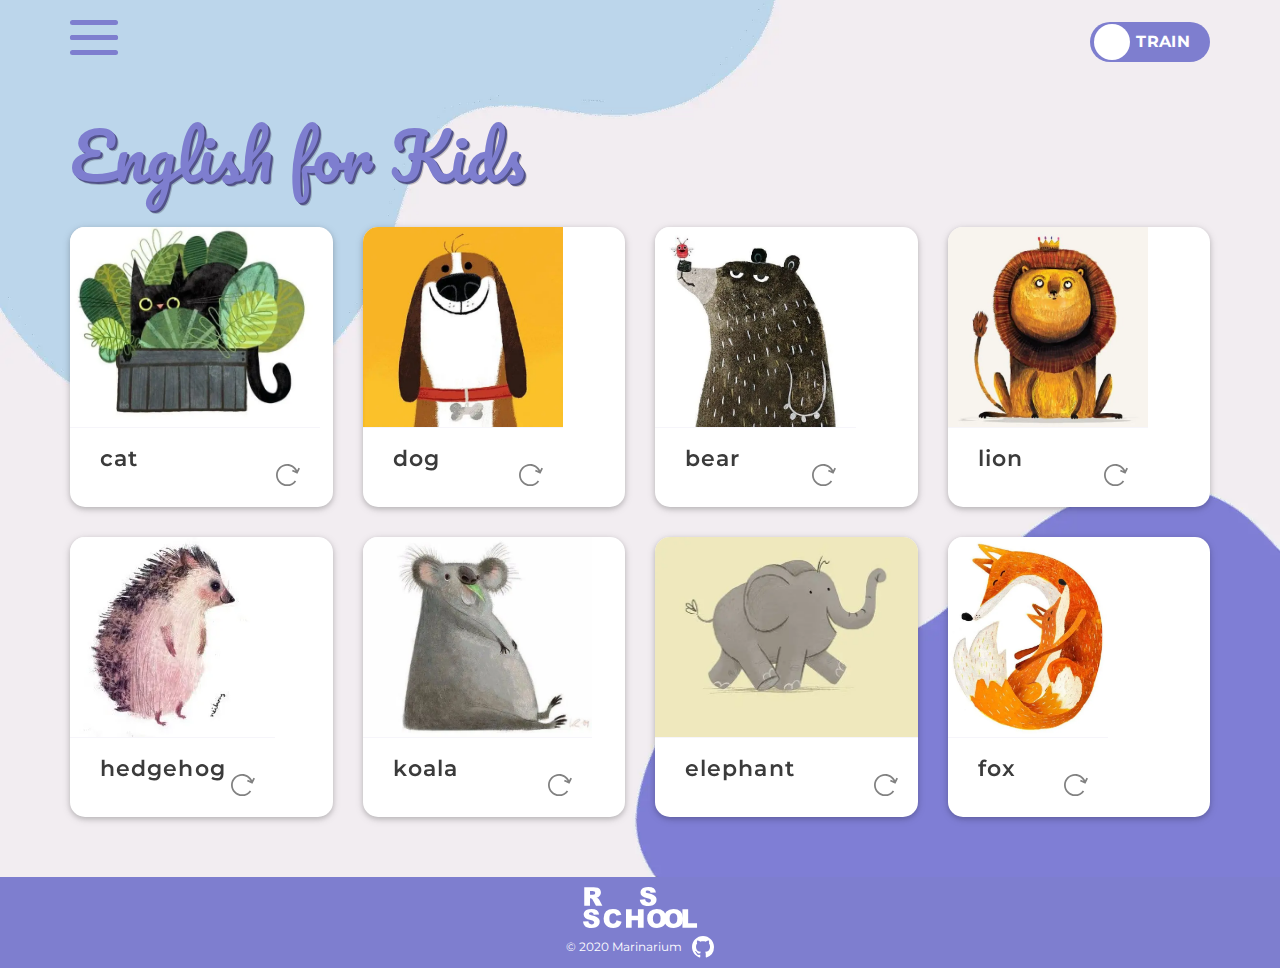
==== commit bbf3bbe5: "feat: otate and audio for cards" ====
--- a/english-for-kids/index.html
+++ b/english-for-kids/index.html
@@ -5,9 +5,9 @@
     <meta name="viewport" content="width=device-width, initial-scale=1">
     <title>English for Kids</title>
     <link rel="icon" type="image/png" href="img/favicon.png">
-    <link rel="stylesheet" href="css/style.css">
     <link rel="preconnect" href="https://fonts.gstatic.com">
-    <link href="https://fonts.googleapis.com/css2?family=Montserrat:wght@300;400;600&family=Pacifico&display=swap" rel="stylesheet">
+    <link href="https://fonts.googleapis.com/css2?family=Montserrat:wght@300;400;600&family=Pacifico&display=swap"
+          rel="stylesheet">
 <link href="style.css" rel="stylesheet"></head>
 <body class="body">
 <div class="content">
@@ -41,7 +41,7 @@
     </header>
     <main class="main">
         <h1 class="main-title"><a href="#" class="main-title__link">English for Kids</a></h1>
-        <ul class="topics">
+        <ul class="topics visually-hidden">
             <li class="topics__item">
                 <a href="#animals" class="topics__link">
                 <span class="topics__frame">
@@ -139,1812 +139,1875 @@
                 </a>
             </li>
         </ul>
-        <ul class="cards cards_animals visually-hidden">
-            <li class="card">
-            <div class="card__front">
-                <div class="card__frame">
-                    <img src="img/cat.jpg" alt="animals" class="card__img">
-                </div>
-                <h3 class="card__title">cat</h3>
-            </div>
-            <div class="card__back visually-hidden">
-                <div class="card__frame">
-                    <img src="img/cat.jpg" alt="animals" class="card__img">
-                </div>
-                <h3 class="card__title">кот</h3>
-            </div>
-            <div class="card__rotate">
-                <svg class="card__svg-rotate" version="1.1" id="Capa_1" xmlns="http://www.w3.org/2000/svg"
-                     xmlns:xlink="http://www.w3.org/1999/xlink" x="0px" y="0px"
-                     width="24px" height="24px" viewBox="0 0 80.429 80.428"
-                     style="enable-background:new 0 0 80.429 80.428;"
-                     xml:space="preserve">
-                    <g>
-                        <path fill="#818181" d="M37.242,2.971c14.689,0,27.651,8.476,33.688,21.325l4.201-8.719l5.298,2.552l-8.721,18.102L53.605,27.51l2.553-5.298
-                            l9.43,4.542C60.494,15.964,49.594,8.853,37.242,8.853C19.95,8.853,5.88,22.921,5.88,40.214s14.07,31.362,31.362,31.362
-                            c10.183,0,19.769-4.975,25.647-13.307l4.805,3.391c-6.979,9.892-18.361,15.797-30.452,15.797C16.707,77.458,0,60.75,0,40.214
-                            S16.707,2.971,37.242,2.971z"/>
-                    </g>
-                    </svg>
-            </div>
-        </li>
-            <li class="card">
+        <ul class="cards cards_animals">
+            <li class="card" data-word="cat">
+                <div class="card__front">
+                    <div class="card__frame">
+                        <img src="img/cat.jpg" alt="animals" class="card__img">
+                    </div>
+                    <h3 class="card__title">cat</h3>
+                    <div class="card__rotate">
+                        <svg class="card__svg-rotate" version="1.1" id="Capa_1" xmlns="http://www.w3.org/2000/svg"
+                             xmlns:xlink="http://www.w3.org/1999/xlink" x="0px" y="0px"
+                             width="24px" height="24px" viewBox="0 0 80.429 80.428"
+                             style="enable-background:new 0 0 80.429 80.428;"
+                             xml:space="preserve">
+                    <g>
+                        <path fill="#818181" d="M37.242,2.971c14.689,0,27.651,8.476,33.688,21.325l4.201-8.719l5.298,2.552l-8.721,18.102L53.605,27.51l2.553-5.298
+                            l9.43,4.542C60.494,15.964,49.594,8.853,37.242,8.853C19.95,8.853,5.88,22.921,5.88,40.214s14.07,31.362,31.362,31.362
+                            c10.183,0,19.769-4.975,25.647-13.307l4.805,3.391c-6.979,9.892-18.361,15.797-30.452,15.797C16.707,77.458,0,60.75,0,40.214
+                            S16.707,2.971,37.242,2.971z"/>
+                    </g>
+                    </svg>
+                    </div>
+                </div>
+                <div class="card__back">
+                    <div class="card__frame">
+                        <img src="img/cat.jpg" alt="animals" class="card__img">
+                    </div>
+                    <h3 class="card__title">кот</h3>
+                </div>
+            </li>
+            <li class="card" data-word="dog">
                 <div class="card__front">
                     <div class="card__frame">
                         <img src="img/dog.jpg" alt="animals" class="card__img">
                     </div>
                     <h3 class="card__title">dog</h3>
-                </div>
-                <div class="card__back visually-hidden">
+                    <div class="card__rotate">
+                    <svg class="card__svg-rotate" version="1.1" id="Capa_1" xmlns="http://www.w3.org/2000/svg"
+                         xmlns:xlink="http://www.w3.org/1999/xlink" x="0px" y="0px"
+                         width="24px" height="24px" viewBox="0 0 80.429 80.428"
+                         style="enable-background:new 0 0 80.429 80.428;"
+                         xml:space="preserve">
+                    <g>
+                        <path fill="#818181" d="M37.242,2.971c14.689,0,27.651,8.476,33.688,21.325l4.201-8.719l5.298,2.552l-8.721,18.102L53.605,27.51l2.553-5.298
+                            l9.43,4.542C60.494,15.964,49.594,8.853,37.242,8.853C19.95,8.853,5.88,22.921,5.88,40.214s14.07,31.362,31.362,31.362
+                            c10.183,0,19.769-4.975,25.647-13.307l4.805,3.391c-6.979,9.892-18.361,15.797-30.452,15.797C16.707,77.458,0,60.75,0,40.214
+                            S16.707,2.971,37.242,2.971z"/>
+                    </g>
+                    </svg>
+                </div>
+                </div>
+                <div class="card__back">
                     <div class="card__frame">
                         <img src="img/dog.jpg" alt="animals" class="card__img">
                     </div>
                     <h3 class="card__title">пёс</h3>
                 </div>
-                <div class="card__rotate">
-                    <svg class="card__svg-rotate" version="1.1" id="Capa_1" xmlns="http://www.w3.org/2000/svg"
-                         xmlns:xlink="http://www.w3.org/1999/xlink" x="0px" y="0px"
-                         width="24px" height="24px" viewBox="0 0 80.429 80.428"
-                         style="enable-background:new 0 0 80.429 80.428;"
-                         xml:space="preserve">
-                    <g>
-                        <path fill="#818181" d="M37.242,2.971c14.689,0,27.651,8.476,33.688,21.325l4.201-8.719l5.298,2.552l-8.721,18.102L53.605,27.51l2.553-5.298
-                            l9.43,4.542C60.494,15.964,49.594,8.853,37.242,8.853C19.95,8.853,5.88,22.921,5.88,40.214s14.07,31.362,31.362,31.362
-                            c10.183,0,19.769-4.975,25.647-13.307l4.805,3.391c-6.979,9.892-18.361,15.797-30.452,15.797C16.707,77.458,0,60.75,0,40.214
-                            S16.707,2.971,37.242,2.971z"/>
-                    </g>
-                    </svg>
-                </div>
-            </li>
-            <li class="card">
+
+            </li>
+            <li class="card" data-word="bear">
                 <div class="card__front">
                     <div class="card__frame">
                         <img src="img/bear.jpg" alt="animals" class="card__img">
                     </div>
                     <h3 class="card__title">bear</h3>
-                </div>
-                <div class="card__back visually-hidden">
+                    <div class="card__rotate">
+                    <svg class="card__svg-rotate" version="1.1" id="Capa_1" xmlns="http://www.w3.org/2000/svg"
+                         xmlns:xlink="http://www.w3.org/1999/xlink" x="0px" y="0px"
+                         width="24px" height="24px" viewBox="0 0 80.429 80.428"
+                         style="enable-background:new 0 0 80.429 80.428;"
+                         xml:space="preserve">
+                    <g>
+                        <path fill="#818181" d="M37.242,2.971c14.689,0,27.651,8.476,33.688,21.325l4.201-8.719l5.298,2.552l-8.721,18.102L53.605,27.51l2.553-5.298
+                            l9.43,4.542C60.494,15.964,49.594,8.853,37.242,8.853C19.95,8.853,5.88,22.921,5.88,40.214s14.07,31.362,31.362,31.362
+                            c10.183,0,19.769-4.975,25.647-13.307l4.805,3.391c-6.979,9.892-18.361,15.797-30.452,15.797C16.707,77.458,0,60.75,0,40.214
+                            S16.707,2.971,37.242,2.971z"/>
+                    </g>
+                    </svg>
+                </div>
+                </div>
+                <div class="card__back">
                     <div class="card__frame">
                         <img src="img/bear.jpg" alt="animals" class="card__img">
                     </div>
                     <h3 class="card__title">медведь</h3>
                 </div>
-                <div class="card__rotate">
-                    <svg class="card__svg-rotate" version="1.1" id="Capa_1" xmlns="http://www.w3.org/2000/svg"
-                         xmlns:xlink="http://www.w3.org/1999/xlink" x="0px" y="0px"
-                         width="24px" height="24px" viewBox="0 0 80.429 80.428"
-                         style="enable-background:new 0 0 80.429 80.428;"
-                         xml:space="preserve">
-                    <g>
-                        <path fill="#818181" d="M37.242,2.971c14.689,0,27.651,8.476,33.688,21.325l4.201-8.719l5.298,2.552l-8.721,18.102L53.605,27.51l2.553-5.298
-                            l9.43,4.542C60.494,15.964,49.594,8.853,37.242,8.853C19.95,8.853,5.88,22.921,5.88,40.214s14.07,31.362,31.362,31.362
-                            c10.183,0,19.769-4.975,25.647-13.307l4.805,3.391c-6.979,9.892-18.361,15.797-30.452,15.797C16.707,77.458,0,60.75,0,40.214
-                            S16.707,2.971,37.242,2.971z"/>
-                    </g>
-                    </svg>
-                </div>
-            </li>
-            <li class="card">
+
+            </li>
+            <li class="card" data-word="lion">
                 <div class="card__front">
                     <div class="card__frame">
                         <img src="img/lion.jpg" alt="animals" class="card__img">
                     </div>
                     <h3 class="card__title">lion</h3>
-                </div>
-                <div class="card__back visually-hidden">
+                    <div class="card__rotate">
+                    <svg class="card__svg-rotate" version="1.1" id="Capa_1" xmlns="http://www.w3.org/2000/svg"
+                         xmlns:xlink="http://www.w3.org/1999/xlink" x="0px" y="0px"
+                         width="24px" height="24px" viewBox="0 0 80.429 80.428"
+                         style="enable-background:new 0 0 80.429 80.428;"
+                         xml:space="preserve">
+                    <g>
+                        <path fill="#818181" d="M37.242,2.971c14.689,0,27.651,8.476,33.688,21.325l4.201-8.719l5.298,2.552l-8.721,18.102L53.605,27.51l2.553-5.298
+                            l9.43,4.542C60.494,15.964,49.594,8.853,37.242,8.853C19.95,8.853,5.88,22.921,5.88,40.214s14.07,31.362,31.362,31.362
+                            c10.183,0,19.769-4.975,25.647-13.307l4.805,3.391c-6.979,9.892-18.361,15.797-30.452,15.797C16.707,77.458,0,60.75,0,40.214
+                            S16.707,2.971,37.242,2.971z"/>
+                    </g>
+                    </svg>
+                </div>
+                </div>
+                <div class="card__back">
                     <div class="card__frame">
                         <img src="img/lion.jpg" alt="animals" class="card__img">
                     </div>
                     <h3 class="card__title">лев</h3>
                 </div>
-                <div class="card__rotate">
-                    <svg class="card__svg-rotate" version="1.1" id="Capa_1" xmlns="http://www.w3.org/2000/svg"
-                         xmlns:xlink="http://www.w3.org/1999/xlink" x="0px" y="0px"
-                         width="24px" height="24px" viewBox="0 0 80.429 80.428"
-                         style="enable-background:new 0 0 80.429 80.428;"
-                         xml:space="preserve">
-                    <g>
-                        <path fill="#818181" d="M37.242,2.971c14.689,0,27.651,8.476,33.688,21.325l4.201-8.719l5.298,2.552l-8.721,18.102L53.605,27.51l2.553-5.298
-                            l9.43,4.542C60.494,15.964,49.594,8.853,37.242,8.853C19.95,8.853,5.88,22.921,5.88,40.214s14.07,31.362,31.362,31.362
-                            c10.183,0,19.769-4.975,25.647-13.307l4.805,3.391c-6.979,9.892-18.361,15.797-30.452,15.797C16.707,77.458,0,60.75,0,40.214
-                            S16.707,2.971,37.242,2.971z"/>
-                    </g>
-                    </svg>
-                </div>
-            </li>
-            <li class="card">
-                <div class="card__front">
+
+            </li>
+            <li class="card" data-word="hedgehog">
+                <div class="card__front" >
                     <div class="card__frame">
                         <img src="img/hedgehog.jpg" alt="animals" class="card__img">
                     </div>
                     <h3 class="card__title">hedgehog</h3>
-                </div>
-                <div class="card__back visually-hidden">
+                    <div class="card__rotate">
+                    <svg class="card__svg-rotate" version="1.1" id="Capa_1" xmlns="http://www.w3.org/2000/svg"
+                         xmlns:xlink="http://www.w3.org/1999/xlink" x="0px" y="0px"
+                         width="24px" height="24px" viewBox="0 0 80.429 80.428"
+                         style="enable-background:new 0 0 80.429 80.428;"
+                         xml:space="preserve">
+                    <g>
+                        <path fill="#818181" d="M37.242,2.971c14.689,0,27.651,8.476,33.688,21.325l4.201-8.719l5.298,2.552l-8.721,18.102L53.605,27.51l2.553-5.298
+                            l9.43,4.542C60.494,15.964,49.594,8.853,37.242,8.853C19.95,8.853,5.88,22.921,5.88,40.214s14.07,31.362,31.362,31.362
+                            c10.183,0,19.769-4.975,25.647-13.307l4.805,3.391c-6.979,9.892-18.361,15.797-30.452,15.797C16.707,77.458,0,60.75,0,40.214
+                            S16.707,2.971,37.242,2.971z"/>
+                    </g>
+                    </svg>
+                </div>
+                </div>
+                <div class="card__back">
                     <div class="card__frame">
                         <img src="img/hedgehog.jpg" alt="animals" class="card__img">
                     </div>
                     <h3 class="card__title">ёжик</h3>
                 </div>
-                <div class="card__rotate">
-                    <svg class="card__svg-rotate" version="1.1" id="Capa_1" xmlns="http://www.w3.org/2000/svg"
-                         xmlns:xlink="http://www.w3.org/1999/xlink" x="0px" y="0px"
-                         width="24px" height="24px" viewBox="0 0 80.429 80.428"
-                         style="enable-background:new 0 0 80.429 80.428;"
-                         xml:space="preserve">
-                    <g>
-                        <path fill="#818181" d="M37.242,2.971c14.689,0,27.651,8.476,33.688,21.325l4.201-8.719l5.298,2.552l-8.721,18.102L53.605,27.51l2.553-5.298
-                            l9.43,4.542C60.494,15.964,49.594,8.853,37.242,8.853C19.95,8.853,5.88,22.921,5.88,40.214s14.07,31.362,31.362,31.362
-                            c10.183,0,19.769-4.975,25.647-13.307l4.805,3.391c-6.979,9.892-18.361,15.797-30.452,15.797C16.707,77.458,0,60.75,0,40.214
-                            S16.707,2.971,37.242,2.971z"/>
-                    </g>
-                    </svg>
-                </div>
-            </li>
-            <li class="card">
+
+            </li>
+            <li class="card" data-word="koala">
                 <div class="card__front">
                     <div class="card__frame">
                         <img src="img/koala.jpg" alt="animals" class="card__img">
                     </div>
                     <h3 class="card__title">koala</h3>
-                </div>
-                <div class="card__back visually-hidden">
+                    <div class="card__rotate">
+                    <svg class="card__svg-rotate" version="1.1" id="Capa_1" xmlns="http://www.w3.org/2000/svg"
+                         xmlns:xlink="http://www.w3.org/1999/xlink" x="0px" y="0px"
+                         width="24px" height="24px" viewBox="0 0 80.429 80.428"
+                         style="enable-background:new 0 0 80.429 80.428;"
+                         xml:space="preserve">
+                    <g>
+                        <path fill="#818181" d="M37.242,2.971c14.689,0,27.651,8.476,33.688,21.325l4.201-8.719l5.298,2.552l-8.721,18.102L53.605,27.51l2.553-5.298
+                            l9.43,4.542C60.494,15.964,49.594,8.853,37.242,8.853C19.95,8.853,5.88,22.921,5.88,40.214s14.07,31.362,31.362,31.362
+                            c10.183,0,19.769-4.975,25.647-13.307l4.805,3.391c-6.979,9.892-18.361,15.797-30.452,15.797C16.707,77.458,0,60.75,0,40.214
+                            S16.707,2.971,37.242,2.971z"/>
+                    </g>
+                    </svg>
+                </div>
+                </div>
+                <div class="card__back">
                     <div class="card__frame">
                         <img src="img/koala.jpg" alt="animals" class="card__img">
                     </div>
                     <h3 class="card__title">коала</h3>
                 </div>
-                <div class="card__rotate">
-                    <svg class="card__svg-rotate" version="1.1" id="Capa_1" xmlns="http://www.w3.org/2000/svg"
-                         xmlns:xlink="http://www.w3.org/1999/xlink" x="0px" y="0px"
-                         width="24px" height="24px" viewBox="0 0 80.429 80.428"
-                         style="enable-background:new 0 0 80.429 80.428;"
-                         xml:space="preserve">
-                    <g>
-                        <path fill="#818181" d="M37.242,2.971c14.689,0,27.651,8.476,33.688,21.325l4.201-8.719l5.298,2.552l-8.721,18.102L53.605,27.51l2.553-5.298
-                            l9.43,4.542C60.494,15.964,49.594,8.853,37.242,8.853C19.95,8.853,5.88,22.921,5.88,40.214s14.07,31.362,31.362,31.362
-                            c10.183,0,19.769-4.975,25.647-13.307l4.805,3.391c-6.979,9.892-18.361,15.797-30.452,15.797C16.707,77.458,0,60.75,0,40.214
-                            S16.707,2.971,37.242,2.971z"/>
-                    </g>
-                    </svg>
-                </div>
-            </li>
-            <li class="card">
+
+            </li>
+            <li class="card" data-word="elephant">
                 <div class="card__front">
                     <div class="card__frame">
                         <img src="img/elephant.jpg" alt="animals" class="card__img">
                     </div>
                     <h3 class="card__title">elephant</h3>
-                </div>
-                <div class="card__back visually-hidden">
+                    <div class="card__rotate">
+                    <svg class="card__svg-rotate" version="1.1" id="Capa_1" xmlns="http://www.w3.org/2000/svg"
+                         xmlns:xlink="http://www.w3.org/1999/xlink" x="0px" y="0px"
+                         width="24px" height="24px" viewBox="0 0 80.429 80.428"
+                         style="enable-background:new 0 0 80.429 80.428;"
+                         xml:space="preserve">
+                    <g>
+                        <path fill="#818181" d="M37.242,2.971c14.689,0,27.651,8.476,33.688,21.325l4.201-8.719l5.298,2.552l-8.721,18.102L53.605,27.51l2.553-5.298
+                            l9.43,4.542C60.494,15.964,49.594,8.853,37.242,8.853C19.95,8.853,5.88,22.921,5.88,40.214s14.07,31.362,31.362,31.362
+                            c10.183,0,19.769-4.975,25.647-13.307l4.805,3.391c-6.979,9.892-18.361,15.797-30.452,15.797C16.707,77.458,0,60.75,0,40.214
+                            S16.707,2.971,37.242,2.971z"/>
+                    </g>
+                    </svg>
+                </div>
+                </div>
+                <div class="card__back">
                     <div class="card__frame">
                         <img src="img/elephant.jpg" alt="animals" class="card__img">
                     </div>
                     <h3 class="card__title">слон</h3>
                 </div>
-                <div class="card__rotate">
-                    <svg class="card__svg-rotate" version="1.1" id="Capa_1" xmlns="http://www.w3.org/2000/svg"
-                         xmlns:xlink="http://www.w3.org/1999/xlink" x="0px" y="0px"
-                         width="24px" height="24px" viewBox="0 0 80.429 80.428"
-                         style="enable-background:new 0 0 80.429 80.428;"
-                         xml:space="preserve">
-                    <g>
-                        <path fill="#818181" d="M37.242,2.971c14.689,0,27.651,8.476,33.688,21.325l4.201-8.719l5.298,2.552l-8.721,18.102L53.605,27.51l2.553-5.298
-                            l9.43,4.542C60.494,15.964,49.594,8.853,37.242,8.853C19.95,8.853,5.88,22.921,5.88,40.214s14.07,31.362,31.362,31.362
-                            c10.183,0,19.769-4.975,25.647-13.307l4.805,3.391c-6.979,9.892-18.361,15.797-30.452,15.797C16.707,77.458,0,60.75,0,40.214
-                            S16.707,2.971,37.242,2.971z"/>
-                    </g>
-                    </svg>
-                </div>
-            </li>
-            <li class="card">
+
+            </li>
+            <li class="card" data-word="fox">
                 <div class="card__front">
                     <div class="card__frame">
                         <img src="img/fox.jpg" alt="animals" class="card__img">
                     </div>
                     <h3 class="card__title">fox</h3>
-                </div>
-                <div class="card__back visually-hidden">
-                    <div class="card__frame">
-                        <img src="img/cat.jpg" alt="animals" class="card__img">
+                    <div class="card__rotate">
+                    <svg class="card__svg-rotate" version="1.1" id="Capa_1" xmlns="http://www.w3.org/2000/svg"
+                         xmlns:xlink="http://www.w3.org/1999/xlink" x="0px" y="0px"
+                         width="24px" height="24px" viewBox="0 0 80.429 80.428"
+                         style="enable-background:new 0 0 80.429 80.428;"
+                         xml:space="preserve">
+                    <g>
+                        <path fill="#818181" d="M37.242,2.971c14.689,0,27.651,8.476,33.688,21.325l4.201-8.719l5.298,2.552l-8.721,18.102L53.605,27.51l2.553-5.298
+                            l9.43,4.542C60.494,15.964,49.594,8.853,37.242,8.853C19.95,8.853,5.88,22.921,5.88,40.214s14.07,31.362,31.362,31.362
+                            c10.183,0,19.769-4.975,25.647-13.307l4.805,3.391c-6.979,9.892-18.361,15.797-30.452,15.797C16.707,77.458,0,60.75,0,40.214
+                            S16.707,2.971,37.242,2.971z"/>
+                    </g>
+                    </svg>
+                </div>
+                </div>
+                <div class="card__back">
+                    <div class="card__frame">
+                        <img src="img/fox.jpg" alt="animals" class="card__img">
                     </div>
                     <h3 class="card__title">лиса</h3>
                 </div>
-                <div class="card__rotate">
-                    <svg class="card__svg-rotate" version="1.1" id="Capa_1" xmlns="http://www.w3.org/2000/svg"
-                         xmlns:xlink="http://www.w3.org/1999/xlink" x="0px" y="0px"
-                         width="24px" height="24px" viewBox="0 0 80.429 80.428"
-                         style="enable-background:new 0 0 80.429 80.428;"
-                         xml:space="preserve">
-                    <g>
-                        <path fill="#818181" d="M37.242,2.971c14.689,0,27.651,8.476,33.688,21.325l4.201-8.719l5.298,2.552l-8.721,18.102L53.605,27.51l2.553-5.298
-                            l9.43,4.542C60.494,15.964,49.594,8.853,37.242,8.853C19.95,8.853,5.88,22.921,5.88,40.214s14.07,31.362,31.362,31.362
-                            c10.183,0,19.769-4.975,25.647-13.307l4.805,3.391c-6.979,9.892-18.361,15.797-30.452,15.797C16.707,77.458,0,60.75,0,40.214
-                            S16.707,2.971,37.242,2.971z"/>
-                    </g>
-                    </svg>
-                </div>
+
             </li>
         </ul>
         <ul class="cards cards_birds visually-hidden">
-            <li class="card">
+            <li class="card" data-word="sparrow">
                 <div class="card__front">
                     <div class="card__frame">
                         <img src="img/sparrow.jpg" alt="bird" class="card__img">
                     </div>
                     <h3 class="card__title">sparrow</h3>
-                </div>
-                <div class="card__back visually-hidden">
+                    <div class="card__rotate">
+                    <svg class="card__svg-rotate" version="1.1" id="Capa_1" xmlns="http://www.w3.org/2000/svg"
+                         xmlns:xlink="http://www.w3.org/1999/xlink" x="0px" y="0px"
+                         width="24px" height="24px" viewBox="0 0 80.429 80.428"
+                         style="enable-background:new 0 0 80.429 80.428;"
+                         xml:space="preserve">
+                    <g>
+                        <path fill="#818181" d="M37.242,2.971c14.689,0,27.651,8.476,33.688,21.325l4.201-8.719l5.298,2.552l-8.721,18.102L53.605,27.51l2.553-5.298
+                            l9.43,4.542C60.494,15.964,49.594,8.853,37.242,8.853C19.95,8.853,5.88,22.921,5.88,40.214s14.07,31.362,31.362,31.362
+                            c10.183,0,19.769-4.975,25.647-13.307l4.805,3.391c-6.979,9.892-18.361,15.797-30.452,15.797C16.707,77.458,0,60.75,0,40.214
+                            S16.707,2.971,37.242,2.971z"/>
+                    </g>
+                    </svg>
+                </div>
+                </div>
+                <div class="card__back">
                     <div class="card__frame">
                         <img src="img/sparrow.jpg" alt="bird" class="card__img">
                     </div>
                     <h3 class="card__title">воробей</h3>
                 </div>
-                <div class="card__rotate">
-                    <svg class="card__svg-rotate" version="1.1" id="Capa_1" xmlns="http://www.w3.org/2000/svg"
-                         xmlns:xlink="http://www.w3.org/1999/xlink" x="0px" y="0px"
-                         width="24px" height="24px" viewBox="0 0 80.429 80.428"
-                         style="enable-background:new 0 0 80.429 80.428;"
-                         xml:space="preserve">
-                    <g>
-                        <path fill="#818181" d="M37.242,2.971c14.689,0,27.651,8.476,33.688,21.325l4.201-8.719l5.298,2.552l-8.721,18.102L53.605,27.51l2.553-5.298
-                            l9.43,4.542C60.494,15.964,49.594,8.853,37.242,8.853C19.95,8.853,5.88,22.921,5.88,40.214s14.07,31.362,31.362,31.362
-                            c10.183,0,19.769-4.975,25.647-13.307l4.805,3.391c-6.979,9.892-18.361,15.797-30.452,15.797C16.707,77.458,0,60.75,0,40.214
-                            S16.707,2.971,37.242,2.971z"/>
-                    </g>
-                    </svg>
-                </div>
-            </li>
-            <li class="card">
+
+            </li>
+            <li class="card" data-word="bullfinch">
                 <div class="card__front">
                     <div class="card__frame">
                         <img src="img/bullfinch.jpg" alt="bird" class="card__img">
                     </div>
                     <h3 class="card__title">bullfinch</h3>
-                </div>
-                <div class="card__back visually-hidden">
+                    <div class="card__rotate">
+                    <svg class="card__svg-rotate" version="1.1" id="Capa_1" xmlns="http://www.w3.org/2000/svg"
+                         xmlns:xlink="http://www.w3.org/1999/xlink" x="0px" y="0px"
+                         width="24px" height="24px" viewBox="0 0 80.429 80.428"
+                         style="enable-background:new 0 0 80.429 80.428;"
+                         xml:space="preserve">
+                    <g>
+                        <path fill="#818181" d="M37.242,2.971c14.689,0,27.651,8.476,33.688,21.325l4.201-8.719l5.298,2.552l-8.721,18.102L53.605,27.51l2.553-5.298
+                            l9.43,4.542C60.494,15.964,49.594,8.853,37.242,8.853C19.95,8.853,5.88,22.921,5.88,40.214s14.07,31.362,31.362,31.362
+                            c10.183,0,19.769-4.975,25.647-13.307l4.805,3.391c-6.979,9.892-18.361,15.797-30.452,15.797C16.707,77.458,0,60.75,0,40.214
+                            S16.707,2.971,37.242,2.971z"/>
+                    </g>
+                    </svg>
+                </div>
+                </div>
+                <div class="card__back">
                     <div class="card__frame">
                         <img src="img/bullfinch.jpg" alt="bird" class="card__img">
                     </div>
                     <h3 class="card__title">снегирь</h3>
                 </div>
-                <div class="card__rotate">
-                    <svg class="card__svg-rotate" version="1.1" id="Capa_1" xmlns="http://www.w3.org/2000/svg"
-                         xmlns:xlink="http://www.w3.org/1999/xlink" x="0px" y="0px"
-                         width="24px" height="24px" viewBox="0 0 80.429 80.428"
-                         style="enable-background:new 0 0 80.429 80.428;"
-                         xml:space="preserve">
-                    <g>
-                        <path fill="#818181" d="M37.242,2.971c14.689,0,27.651,8.476,33.688,21.325l4.201-8.719l5.298,2.552l-8.721,18.102L53.605,27.51l2.553-5.298
-                            l9.43,4.542C60.494,15.964,49.594,8.853,37.242,8.853C19.95,8.853,5.88,22.921,5.88,40.214s14.07,31.362,31.362,31.362
-                            c10.183,0,19.769-4.975,25.647-13.307l4.805,3.391c-6.979,9.892-18.361,15.797-30.452,15.797C16.707,77.458,0,60.75,0,40.214
-                            S16.707,2.971,37.242,2.971z"/>
-                    </g>
-                    </svg>
-                </div>
-            </li>
-            <li class="card">
+
+            </li>
+            <li class="card" data-word="chicken">
                 <div class="card__front">
                     <div class="card__frame">
                         <img src="img/chicken.jpg" alt="bird" class="card__img">
                     </div>
                     <h3 class="card__title">chicken</h3>
-                </div>
-                <div class="card__back visually-hidden">
+                    <div class="card__rotate">
+                    <svg class="card__svg-rotate" version="1.1" id="Capa_1" xmlns="http://www.w3.org/2000/svg"
+                         xmlns:xlink="http://www.w3.org/1999/xlink" x="0px" y="0px"
+                         width="24px" height="24px" viewBox="0 0 80.429 80.428"
+                         style="enable-background:new 0 0 80.429 80.428;"
+                         xml:space="preserve">
+                    <g>
+                        <path fill="#818181" d="M37.242,2.971c14.689,0,27.651,8.476,33.688,21.325l4.201-8.719l5.298,2.552l-8.721,18.102L53.605,27.51l2.553-5.298
+                            l9.43,4.542C60.494,15.964,49.594,8.853,37.242,8.853C19.95,8.853,5.88,22.921,5.88,40.214s14.07,31.362,31.362,31.362
+                            c10.183,0,19.769-4.975,25.647-13.307l4.805,3.391c-6.979,9.892-18.361,15.797-30.452,15.797C16.707,77.458,0,60.75,0,40.214
+                            S16.707,2.971,37.242,2.971z"/>
+                    </g>
+                    </svg>
+                </div>
+                </div>
+                <div class="card__back">
                     <div class="card__frame">
                         <img src="img/chicken.jpg" alt="bird" class="card__img">
                     </div>
                     <h3 class="card__title">цыплёнок</h3>
                 </div>
-                <div class="card__rotate">
-                    <svg class="card__svg-rotate" version="1.1" id="Capa_1" xmlns="http://www.w3.org/2000/svg"
-                         xmlns:xlink="http://www.w3.org/1999/xlink" x="0px" y="0px"
-                         width="24px" height="24px" viewBox="0 0 80.429 80.428"
-                         style="enable-background:new 0 0 80.429 80.428;"
-                         xml:space="preserve">
-                    <g>
-                        <path fill="#818181" d="M37.242,2.971c14.689,0,27.651,8.476,33.688,21.325l4.201-8.719l5.298,2.552l-8.721,18.102L53.605,27.51l2.553-5.298
-                            l9.43,4.542C60.494,15.964,49.594,8.853,37.242,8.853C19.95,8.853,5.88,22.921,5.88,40.214s14.07,31.362,31.362,31.362
-                            c10.183,0,19.769-4.975,25.647-13.307l4.805,3.391c-6.979,9.892-18.361,15.797-30.452,15.797C16.707,77.458,0,60.75,0,40.214
-                            S16.707,2.971,37.242,2.971z"/>
-                    </g>
-                    </svg>
-                </div>
-            </li>
-            <li class="card">
+
+            </li>
+            <li class="card" data-word="crow">
                 <div class="card__front">
                     <div class="card__frame">
                         <img src="img/crow.jpg" alt="bird" class="card__img">
                     </div>
                     <h3 class="card__title">crow</h3>
-                </div>
-                <div class="card__back visually-hidden">
+                    <div class="card__rotate">
+                    <svg class="card__svg-rotate" version="1.1" id="Capa_1" xmlns="http://www.w3.org/2000/svg"
+                         xmlns:xlink="http://www.w3.org/1999/xlink" x="0px" y="0px"
+                         width="24px" height="24px" viewBox="0 0 80.429 80.428"
+                         style="enable-background:new 0 0 80.429 80.428;"
+                         xml:space="preserve">
+                    <g>
+                        <path fill="#818181" d="M37.242,2.971c14.689,0,27.651,8.476,33.688,21.325l4.201-8.719l5.298,2.552l-8.721,18.102L53.605,27.51l2.553-5.298
+                            l9.43,4.542C60.494,15.964,49.594,8.853,37.242,8.853C19.95,8.853,5.88,22.921,5.88,40.214s14.07,31.362,31.362,31.362
+                            c10.183,0,19.769-4.975,25.647-13.307l4.805,3.391c-6.979,9.892-18.361,15.797-30.452,15.797C16.707,77.458,0,60.75,0,40.214
+                            S16.707,2.971,37.242,2.971z"/>
+                    </g>
+                    </svg>
+                </div>
+                </div>
+                <div class="card__back">
                     <div class="card__frame">
                         <img src="img/crow.jpg" alt="bird" class="card__img">
                     </div>
                     <h3 class="card__title">ворона</h3>
                 </div>
-                <div class="card__rotate">
-                    <svg class="card__svg-rotate" version="1.1" id="Capa_1" xmlns="http://www.w3.org/2000/svg"
-                         xmlns:xlink="http://www.w3.org/1999/xlink" x="0px" y="0px"
-                         width="24px" height="24px" viewBox="0 0 80.429 80.428"
-                         style="enable-background:new 0 0 80.429 80.428;"
-                         xml:space="preserve">
-                    <g>
-                        <path fill="#818181" d="M37.242,2.971c14.689,0,27.651,8.476,33.688,21.325l4.201-8.719l5.298,2.552l-8.721,18.102L53.605,27.51l2.553-5.298
-                            l9.43,4.542C60.494,15.964,49.594,8.853,37.242,8.853C19.95,8.853,5.88,22.921,5.88,40.214s14.07,31.362,31.362,31.362
-                            c10.183,0,19.769-4.975,25.647-13.307l4.805,3.391c-6.979,9.892-18.361,15.797-30.452,15.797C16.707,77.458,0,60.75,0,40.214
-                            S16.707,2.971,37.242,2.971z"/>
-                    </g>
-                    </svg>
-                </div>
-            </li>
-            <li class="card">
+
+            </li>
+            <li class="card" data-word="duck">
                 <div class="card__front">
                     <div class="card__frame">
                         <img src="img/duck.jpg" alt="bird" class="card__img">
                     </div>
                     <h3 class="card__title">duck</h3>
-                </div>
-                <div class="card__back visually-hidden">
+                    <div class="card__rotate">
+                    <svg class="card__svg-rotate" version="1.1" id="Capa_1" xmlns="http://www.w3.org/2000/svg"
+                         xmlns:xlink="http://www.w3.org/1999/xlink" x="0px" y="0px"
+                         width="24px" height="24px" viewBox="0 0 80.429 80.428"
+                         style="enable-background:new 0 0 80.429 80.428;"
+                         xml:space="preserve">
+                    <g>
+                        <path fill="#818181" d="M37.242,2.971c14.689,0,27.651,8.476,33.688,21.325l4.201-8.719l5.298,2.552l-8.721,18.102L53.605,27.51l2.553-5.298
+                            l9.43,4.542C60.494,15.964,49.594,8.853,37.242,8.853C19.95,8.853,5.88,22.921,5.88,40.214s14.07,31.362,31.362,31.362
+                            c10.183,0,19.769-4.975,25.647-13.307l4.805,3.391c-6.979,9.892-18.361,15.797-30.452,15.797C16.707,77.458,0,60.75,0,40.214
+                            S16.707,2.971,37.242,2.971z"/>
+                    </g>
+                    </svg>
+                </div>
+                </div>
+                <div class="card__back">
                     <div class="card__frame">
                         <img src="img/duck.jpg" alt="bird" class="card__img">
                     </div>
                     <h3 class="card__title">утка</h3>
                 </div>
-                <div class="card__rotate">
-                    <svg class="card__svg-rotate" version="1.1" id="Capa_1" xmlns="http://www.w3.org/2000/svg"
-                         xmlns:xlink="http://www.w3.org/1999/xlink" x="0px" y="0px"
-                         width="24px" height="24px" viewBox="0 0 80.429 80.428"
-                         style="enable-background:new 0 0 80.429 80.428;"
-                         xml:space="preserve">
-                    <g>
-                        <path fill="#818181" d="M37.242,2.971c14.689,0,27.651,8.476,33.688,21.325l4.201-8.719l5.298,2.552l-8.721,18.102L53.605,27.51l2.553-5.298
-                            l9.43,4.542C60.494,15.964,49.594,8.853,37.242,8.853C19.95,8.853,5.88,22.921,5.88,40.214s14.07,31.362,31.362,31.362
-                            c10.183,0,19.769-4.975,25.647-13.307l4.805,3.391c-6.979,9.892-18.361,15.797-30.452,15.797C16.707,77.458,0,60.75,0,40.214
-                            S16.707,2.971,37.242,2.971z"/>
-                    </g>
-                    </svg>
-                </div>
-            </li>
-            <li class="card">
+
+            </li>
+            <li class="card" data-word="owl">
                 <div class="card__front">
                     <div class="card__frame">
                         <img src="img/owl.jpg" alt="bird" class="card__img">
                     </div>
                     <h3 class="card__title">owl</h3>
-                </div>
-                <div class="card__back visually-hidden">
+                    <div class="card__rotate">
+                    <svg class="card__svg-rotate" version="1.1" id="Capa_1" xmlns="http://www.w3.org/2000/svg"
+                         xmlns:xlink="http://www.w3.org/1999/xlink" x="0px" y="0px"
+                         width="24px" height="24px" viewBox="0 0 80.429 80.428"
+                         style="enable-background:new 0 0 80.429 80.428;"
+                         xml:space="preserve">
+                    <g>
+                        <path fill="#818181" d="M37.242,2.971c14.689,0,27.651,8.476,33.688,21.325l4.201-8.719l5.298,2.552l-8.721,18.102L53.605,27.51l2.553-5.298
+                            l9.43,4.542C60.494,15.964,49.594,8.853,37.242,8.853C19.95,8.853,5.88,22.921,5.88,40.214s14.07,31.362,31.362,31.362
+                            c10.183,0,19.769-4.975,25.647-13.307l4.805,3.391c-6.979,9.892-18.361,15.797-30.452,15.797C16.707,77.458,0,60.75,0,40.214
+                            S16.707,2.971,37.242,2.971z"/>
+                    </g>
+                    </svg>
+                </div>
+                </div>
+                <div class="card__back">
                     <div class="card__frame">
                         <img src="img/owl.jpg" alt="bird" class="card__img">
                     </div>
                     <h3 class="card__title">сова</h3>
                 </div>
-                <div class="card__rotate">
-                    <svg class="card__svg-rotate" version="1.1" id="Capa_1" xmlns="http://www.w3.org/2000/svg"
-                         xmlns:xlink="http://www.w3.org/1999/xlink" x="0px" y="0px"
-                         width="24px" height="24px" viewBox="0 0 80.429 80.428"
-                         style="enable-background:new 0 0 80.429 80.428;"
-                         xml:space="preserve">
-                    <g>
-                        <path fill="#818181" d="M37.242,2.971c14.689,0,27.651,8.476,33.688,21.325l4.201-8.719l5.298,2.552l-8.721,18.102L53.605,27.51l2.553-5.298
-                            l9.43,4.542C60.494,15.964,49.594,8.853,37.242,8.853C19.95,8.853,5.88,22.921,5.88,40.214s14.07,31.362,31.362,31.362
-                            c10.183,0,19.769-4.975,25.647-13.307l4.805,3.391c-6.979,9.892-18.361,15.797-30.452,15.797C16.707,77.458,0,60.75,0,40.214
-                            S16.707,2.971,37.242,2.971z"/>
-                    </g>
-                    </svg>
-                </div>
-            </li>
-            <li class="card">
+
+            </li>
+            <li class="card" data-word="parrot">
                 <div class="card__front">
                     <div class="card__frame">
                         <img src="img/parrot.jpg" alt="bird" class="card__img">
                     </div>
                     <h3 class="card__title">parrot</h3>
-                </div>
-                <div class="card__back visually-hidden">
+                    <div class="card__rotate">
+                    <svg class="card__svg-rotate" version="1.1" id="Capa_1" xmlns="http://www.w3.org/2000/svg"
+                         xmlns:xlink="http://www.w3.org/1999/xlink" x="0px" y="0px"
+                         width="24px" height="24px" viewBox="0 0 80.429 80.428"
+                         style="enable-background:new 0 0 80.429 80.428;"
+                         xml:space="preserve">
+                    <g>
+                        <path fill="#818181" d="M37.242,2.971c14.689,0,27.651,8.476,33.688,21.325l4.201-8.719l5.298,2.552l-8.721,18.102L53.605,27.51l2.553-5.298
+                            l9.43,4.542C60.494,15.964,49.594,8.853,37.242,8.853C19.95,8.853,5.88,22.921,5.88,40.214s14.07,31.362,31.362,31.362
+                            c10.183,0,19.769-4.975,25.647-13.307l4.805,3.391c-6.979,9.892-18.361,15.797-30.452,15.797C16.707,77.458,0,60.75,0,40.214
+                            S16.707,2.971,37.242,2.971z"/>
+                    </g>
+                    </svg>
+                </div>
+                </div>
+                <div class="card__back">
                     <div class="card__frame">
                         <img src="img/parrot.jpg" alt="bird" class="card__img">
                     </div>
                     <h3 class="card__title">попугай</h3>
                 </div>
-                <div class="card__rotate">
-                    <svg class="card__svg-rotate" version="1.1" id="Capa_1" xmlns="http://www.w3.org/2000/svg"
-                         xmlns:xlink="http://www.w3.org/1999/xlink" x="0px" y="0px"
-                         width="24px" height="24px" viewBox="0 0 80.429 80.428"
-                         style="enable-background:new 0 0 80.429 80.428;"
-                         xml:space="preserve">
-                    <g>
-                        <path fill="#818181" d="M37.242,2.971c14.689,0,27.651,8.476,33.688,21.325l4.201-8.719l5.298,2.552l-8.721,18.102L53.605,27.51l2.553-5.298
-                            l9.43,4.542C60.494,15.964,49.594,8.853,37.242,8.853C19.95,8.853,5.88,22.921,5.88,40.214s14.07,31.362,31.362,31.362
-                            c10.183,0,19.769-4.975,25.647-13.307l4.805,3.391c-6.979,9.892-18.361,15.797-30.452,15.797C16.707,77.458,0,60.75,0,40.214
-                            S16.707,2.971,37.242,2.971z"/>
-                    </g>
-                    </svg>
-                </div>
-            </li>
-            <li class="card">
+
+            </li>
+            <li class="card" data-word="pigeon">
                 <div class="card__front">
                     <div class="card__frame">
                         <img src="img/pigeon.jpg" alt="bird" class="card__img">
                     </div>
                     <h3 class="card__title">pigeon</h3>
-                </div>
-                <div class="card__back visually-hidden">
+                    <div class="card__rotate">
+                    <svg class="card__svg-rotate" version="1.1" id="Capa_1" xmlns="http://www.w3.org/2000/svg"
+                         xmlns:xlink="http://www.w3.org/1999/xlink" x="0px" y="0px"
+                         width="24px" height="24px" viewBox="0 0 80.429 80.428"
+                         style="enable-background:new 0 0 80.429 80.428;"
+                         xml:space="preserve">
+                    <g>
+                        <path fill="#818181" d="M37.242,2.971c14.689,0,27.651,8.476,33.688,21.325l4.201-8.719l5.298,2.552l-8.721,18.102L53.605,27.51l2.553-5.298
+                            l9.43,4.542C60.494,15.964,49.594,8.853,37.242,8.853C19.95,8.853,5.88,22.921,5.88,40.214s14.07,31.362,31.362,31.362
+                            c10.183,0,19.769-4.975,25.647-13.307l4.805,3.391c-6.979,9.892-18.361,15.797-30.452,15.797C16.707,77.458,0,60.75,0,40.214
+                            S16.707,2.971,37.242,2.971z"/>
+                    </g>
+                    </svg>
+                </div>
+                </div>
+                <div class="card__back">
                     <div class="card__frame">
                         <img src="img/pigeon.jpg" alt="bird" class="card__img">
                     </div>
                     <h3 class="card__title">голубь</h3>
                 </div>
-                <div class="card__rotate">
-                    <svg class="card__svg-rotate" version="1.1" id="Capa_1" xmlns="http://www.w3.org/2000/svg"
-                         xmlns:xlink="http://www.w3.org/1999/xlink" x="0px" y="0px"
-                         width="24px" height="24px" viewBox="0 0 80.429 80.428"
-                         style="enable-background:new 0 0 80.429 80.428;"
-                         xml:space="preserve">
-                    <g>
-                        <path fill="#818181" d="M37.242,2.971c14.689,0,27.651,8.476,33.688,21.325l4.201-8.719l5.298,2.552l-8.721,18.102L53.605,27.51l2.553-5.298
-                            l9.43,4.542C60.494,15.964,49.594,8.853,37.242,8.853C19.95,8.853,5.88,22.921,5.88,40.214s14.07,31.362,31.362,31.362
-                            c10.183,0,19.769-4.975,25.647-13.307l4.805,3.391c-6.979,9.892-18.361,15.797-30.452,15.797C16.707,77.458,0,60.75,0,40.214
-                            S16.707,2.971,37.242,2.971z"/>
-                    </g>
-                    </svg>
-                </div>
+
             </li>
         </ul>
         <ul class="cards cards_fishes visually-hidden">
-            <li class="card">
+            <li class="card" data-word="carp">
                 <div class="card__front">
                     <div class="card__frame">
                         <img src="img/carp.jpg" alt="carp" class="card__img">
                     </div>
                     <h3 class="card__title">carp</h3>
-                </div>
-                <div class="card__back visually-hidden">
+                    <div class="card__rotate">
+                    <svg class="card__svg-rotate" version="1.1" id="Capa_1" xmlns="http://www.w3.org/2000/svg"
+                         xmlns:xlink="http://www.w3.org/1999/xlink" x="0px" y="0px"
+                         width="24px" height="24px" viewBox="0 0 80.429 80.428"
+                         style="enable-background:new 0 0 80.429 80.428;"
+                         xml:space="preserve">
+                    <g>
+                        <path fill="#818181" d="M37.242,2.971c14.689,0,27.651,8.476,33.688,21.325l4.201-8.719l5.298,2.552l-8.721,18.102L53.605,27.51l2.553-5.298
+                            l9.43,4.542C60.494,15.964,49.594,8.853,37.242,8.853C19.95,8.853,5.88,22.921,5.88,40.214s14.07,31.362,31.362,31.362
+                            c10.183,0,19.769-4.975,25.647-13.307l4.805,3.391c-6.979,9.892-18.361,15.797-30.452,15.797C16.707,77.458,0,60.75,0,40.214
+                            S16.707,2.971,37.242,2.971z"/>
+                    </g>
+                    </svg>
+                </div>
+                </div>
+                <div class="card__back">
                     <div class="card__frame">
                         <img src="img/carp.jpg" alt="carp" class="card__img">
                     </div>
                     <h3 class="card__title">карп</h3>
                 </div>
-                <div class="card__rotate">
-                    <svg class="card__svg-rotate" version="1.1" id="Capa_1" xmlns="http://www.w3.org/2000/svg"
-                         xmlns:xlink="http://www.w3.org/1999/xlink" x="0px" y="0px"
-                         width="24px" height="24px" viewBox="0 0 80.429 80.428"
-                         style="enable-background:new 0 0 80.429 80.428;"
-                         xml:space="preserve">
-                    <g>
-                        <path fill="#818181" d="M37.242,2.971c14.689,0,27.651,8.476,33.688,21.325l4.201-8.719l5.298,2.552l-8.721,18.102L53.605,27.51l2.553-5.298
-                            l9.43,4.542C60.494,15.964,49.594,8.853,37.242,8.853C19.95,8.853,5.88,22.921,5.88,40.214s14.07,31.362,31.362,31.362
-                            c10.183,0,19.769-4.975,25.647-13.307l4.805,3.391c-6.979,9.892-18.361,15.797-30.452,15.797C16.707,77.458,0,60.75,0,40.214
-                            S16.707,2.971,37.242,2.971z"/>
-                    </g>
-                    </svg>
-                </div>
-            </li>
-            <li class="card">
+
+            </li>
+            <li class="card" data-word="goldfish">
                 <div class="card__front">
                     <div class="card__frame">
                         <img src="img/goldfish.jpg" alt="goldfish" class="card__img">
                     </div>
                     <h3 class="card__title">goldfish</h3>
-                </div>
-                <div class="card__back visually-hidden">
+                    <div class="card__rotate">
+                    <svg class="card__svg-rotate" version="1.1" id="Capa_1" xmlns="http://www.w3.org/2000/svg"
+                         xmlns:xlink="http://www.w3.org/1999/xlink" x="0px" y="0px"
+                         width="24px" height="24px" viewBox="0 0 80.429 80.428"
+                         style="enable-background:new 0 0 80.429 80.428;"
+                         xml:space="preserve">
+                    <g>
+                        <path fill="#818181" d="M37.242,2.971c14.689,0,27.651,8.476,33.688,21.325l4.201-8.719l5.298,2.552l-8.721,18.102L53.605,27.51l2.553-5.298
+                            l9.43,4.542C60.494,15.964,49.594,8.853,37.242,8.853C19.95,8.853,5.88,22.921,5.88,40.214s14.07,31.362,31.362,31.362
+                            c10.183,0,19.769-4.975,25.647-13.307l4.805,3.391c-6.979,9.892-18.361,15.797-30.452,15.797C16.707,77.458,0,60.75,0,40.214
+                            S16.707,2.971,37.242,2.971z"/>
+                    </g>
+                    </svg>
+                </div>
+                </div>
+                <div class="card__back">
                     <div class="card__frame">
                         <img src="img/goldfish.jpg" alt="goldfish" class="card__img">
                     </div>
                     <h3 class="card__title">золотая рыбка</h3>
                 </div>
-                <div class="card__rotate">
-                    <svg class="card__svg-rotate" version="1.1" id="Capa_1" xmlns="http://www.w3.org/2000/svg"
-                         xmlns:xlink="http://www.w3.org/1999/xlink" x="0px" y="0px"
-                         width="24px" height="24px" viewBox="0 0 80.429 80.428"
-                         style="enable-background:new 0 0 80.429 80.428;"
-                         xml:space="preserve">
-                    <g>
-                        <path fill="#818181" d="M37.242,2.971c14.689,0,27.651,8.476,33.688,21.325l4.201-8.719l5.298,2.552l-8.721,18.102L53.605,27.51l2.553-5.298
-                            l9.43,4.542C60.494,15.964,49.594,8.853,37.242,8.853C19.95,8.853,5.88,22.921,5.88,40.214s14.07,31.362,31.362,31.362
-                            c10.183,0,19.769-4.975,25.647-13.307l4.805,3.391c-6.979,9.892-18.361,15.797-30.452,15.797C16.707,77.458,0,60.75,0,40.214
-                            S16.707,2.971,37.242,2.971z"/>
-                    </g>
-                    </svg>
-                </div>
-            </li>
-            <li class="card">
+
+            </li>
+            <li class="card" data-word="herring">
                 <div class="card__front">
                     <div class="card__frame">
                         <img src="img/herring.jpg" alt="herring" class="card__img">
                     </div>
                     <h3 class="card__title">herring</h3>
-                </div>
-                <div class="card__back visually-hidden">
+                    <div class="card__rotate">
+                    <svg class="card__svg-rotate" version="1.1" id="Capa_1" xmlns="http://www.w3.org/2000/svg"
+                         xmlns:xlink="http://www.w3.org/1999/xlink" x="0px" y="0px"
+                         width="24px" height="24px" viewBox="0 0 80.429 80.428"
+                         style="enable-background:new 0 0 80.429 80.428;"
+                         xml:space="preserve">
+                    <g>
+                        <path fill="#818181" d="M37.242,2.971c14.689,0,27.651,8.476,33.688,21.325l4.201-8.719l5.298,2.552l-8.721,18.102L53.605,27.51l2.553-5.298
+                            l9.43,4.542C60.494,15.964,49.594,8.853,37.242,8.853C19.95,8.853,5.88,22.921,5.88,40.214s14.07,31.362,31.362,31.362
+                            c10.183,0,19.769-4.975,25.647-13.307l4.805,3.391c-6.979,9.892-18.361,15.797-30.452,15.797C16.707,77.458,0,60.75,0,40.214
+                            S16.707,2.971,37.242,2.971z"/>
+                    </g>
+                    </svg>
+                </div>
+                </div>
+                <div class="card__back">
                     <div class="card__frame">
                         <img src="img/herring.jpg" alt="herring" class="card__img">
                     </div>
                     <h3 class="card__title">селёдка</h3>
                 </div>
-                <div class="card__rotate">
-                    <svg class="card__svg-rotate" version="1.1" id="Capa_1" xmlns="http://www.w3.org/2000/svg"
-                         xmlns:xlink="http://www.w3.org/1999/xlink" x="0px" y="0px"
-                         width="24px" height="24px" viewBox="0 0 80.429 80.428"
-                         style="enable-background:new 0 0 80.429 80.428;"
-                         xml:space="preserve">
-                    <g>
-                        <path fill="#818181" d="M37.242,2.971c14.689,0,27.651,8.476,33.688,21.325l4.201-8.719l5.298,2.552l-8.721,18.102L53.605,27.51l2.553-5.298
-                            l9.43,4.542C60.494,15.964,49.594,8.853,37.242,8.853C19.95,8.853,5.88,22.921,5.88,40.214s14.07,31.362,31.362,31.362
-                            c10.183,0,19.769-4.975,25.647-13.307l4.805,3.391c-6.979,9.892-18.361,15.797-30.452,15.797C16.707,77.458,0,60.75,0,40.214
-                            S16.707,2.971,37.242,2.971z"/>
-                    </g>
-                    </svg>
-                </div>
-            </li>
-            <li class="card">
+
+            </li>
+            <li class="card" data-word="pike">
                 <div class="card__front">
                     <div class="card__frame">
                         <img src="img/pike.jpg" alt="pike" class="card__img">
                     </div>
                     <h3 class="card__title">pike</h3>
-                </div>
-                <div class="card__back visually-hidden">
+                    <div class="card__rotate">
+                    <svg class="card__svg-rotate" version="1.1" id="Capa_1" xmlns="http://www.w3.org/2000/svg"
+                         xmlns:xlink="http://www.w3.org/1999/xlink" x="0px" y="0px"
+                         width="24px" height="24px" viewBox="0 0 80.429 80.428"
+                         style="enable-background:new 0 0 80.429 80.428;"
+                         xml:space="preserve">
+                    <g>
+                        <path fill="#818181" d="M37.242,2.971c14.689,0,27.651,8.476,33.688,21.325l4.201-8.719l5.298,2.552l-8.721,18.102L53.605,27.51l2.553-5.298
+                            l9.43,4.542C60.494,15.964,49.594,8.853,37.242,8.853C19.95,8.853,5.88,22.921,5.88,40.214s14.07,31.362,31.362,31.362
+                            c10.183,0,19.769-4.975,25.647-13.307l4.805,3.391c-6.979,9.892-18.361,15.797-30.452,15.797C16.707,77.458,0,60.75,0,40.214
+                            S16.707,2.971,37.242,2.971z"/>
+                    </g>
+                    </svg>
+                </div>
+                </div>
+                <div class="card__back">
                     <div class="card__frame">
                         <img src="img/pike.jpg" alt="pike" class="card__img">
                     </div>
                     <h3 class="card__title">щука</h3>
                 </div>
-                <div class="card__rotate">
-                    <svg class="card__svg-rotate" version="1.1" id="Capa_1" xmlns="http://www.w3.org/2000/svg"
-                         xmlns:xlink="http://www.w3.org/1999/xlink" x="0px" y="0px"
-                         width="24px" height="24px" viewBox="0 0 80.429 80.428"
-                         style="enable-background:new 0 0 80.429 80.428;"
-                         xml:space="preserve">
-                    <g>
-                        <path fill="#818181" d="M37.242,2.971c14.689,0,27.651,8.476,33.688,21.325l4.201-8.719l5.298,2.552l-8.721,18.102L53.605,27.51l2.553-5.298
-                            l9.43,4.542C60.494,15.964,49.594,8.853,37.242,8.853C19.95,8.853,5.88,22.921,5.88,40.214s14.07,31.362,31.362,31.362
-                            c10.183,0,19.769-4.975,25.647-13.307l4.805,3.391c-6.979,9.892-18.361,15.797-30.452,15.797C16.707,77.458,0,60.75,0,40.214
-                            S16.707,2.971,37.242,2.971z"/>
-                    </g>
-                    </svg>
-                </div>
-            </li>
-            <li class="card">
+
+            </li>
+            <li class="card" data-word="salmon">
                 <div class="card__front">
                     <div class="card__frame">
                         <img src="img/salmon.jpg" alt="salmon" class="card__img">
                     </div>
                     <h3 class="card__title">salmon</h3>
-                </div>
-                <div class="card__back visually-hidden">
+                    <div class="card__rotate">
+                    <svg class="card__svg-rotate" version="1.1" id="Capa_1" xmlns="http://www.w3.org/2000/svg"
+                         xmlns:xlink="http://www.w3.org/1999/xlink" x="0px" y="0px"
+                         width="24px" height="24px" viewBox="0 0 80.429 80.428"
+                         style="enable-background:new 0 0 80.429 80.428;"
+                         xml:space="preserve">
+                    <g>
+                        <path fill="#818181" d="M37.242,2.971c14.689,0,27.651,8.476,33.688,21.325l4.201-8.719l5.298,2.552l-8.721,18.102L53.605,27.51l2.553-5.298
+                            l9.43,4.542C60.494,15.964,49.594,8.853,37.242,8.853C19.95,8.853,5.88,22.921,5.88,40.214s14.07,31.362,31.362,31.362
+                            c10.183,0,19.769-4.975,25.647-13.307l4.805,3.391c-6.979,9.892-18.361,15.797-30.452,15.797C16.707,77.458,0,60.75,0,40.214
+                            S16.707,2.971,37.242,2.971z"/>
+                    </g>
+                    </svg>
+                </div>
+                </div>
+                <div class="card__back">
                     <div class="card__frame">
                         <img src="img/salmon.jpg" alt="salmon" class="card__img">
                     </div>
                     <h3 class="card__title">лосось</h3>
                 </div>
-                <div class="card__rotate">
-                    <svg class="card__svg-rotate" version="1.1" id="Capa_1" xmlns="http://www.w3.org/2000/svg"
-                         xmlns:xlink="http://www.w3.org/1999/xlink" x="0px" y="0px"
-                         width="24px" height="24px" viewBox="0 0 80.429 80.428"
-                         style="enable-background:new 0 0 80.429 80.428;"
-                         xml:space="preserve">
-                    <g>
-                        <path fill="#818181" d="M37.242,2.971c14.689,0,27.651,8.476,33.688,21.325l4.201-8.719l5.298,2.552l-8.721,18.102L53.605,27.51l2.553-5.298
-                            l9.43,4.542C60.494,15.964,49.594,8.853,37.242,8.853C19.95,8.853,5.88,22.921,5.88,40.214s14.07,31.362,31.362,31.362
-                            c10.183,0,19.769-4.975,25.647-13.307l4.805,3.391c-6.979,9.892-18.361,15.797-30.452,15.797C16.707,77.458,0,60.75,0,40.214
-                            S16.707,2.971,37.242,2.971z"/>
-                    </g>
-                    </svg>
-                </div>
-            </li>
-            <li class="card">
+
+            </li>
+            <li class="card" data-word="shark">
                 <div class="card__front">
                     <div class="card__frame">
                         <img src="img/shark.jpg" alt="shark" class="card__img">
                     </div>
                     <h3 class="card__title">shark</h3>
-                </div>
-                <div class="card__back visually-hidden">
+                    <div class="card__rotate">
+                    <svg class="card__svg-rotate" version="1.1" id="Capa_1" xmlns="http://www.w3.org/2000/svg"
+                         xmlns:xlink="http://www.w3.org/1999/xlink" x="0px" y="0px"
+                         width="24px" height="24px" viewBox="0 0 80.429 80.428"
+                         style="enable-background:new 0 0 80.429 80.428;"
+                         xml:space="preserve">
+                    <g>
+                        <path fill="#818181" d="M37.242,2.971c14.689,0,27.651,8.476,33.688,21.325l4.201-8.719l5.298,2.552l-8.721,18.102L53.605,27.51l2.553-5.298
+                            l9.43,4.542C60.494,15.964,49.594,8.853,37.242,8.853C19.95,8.853,5.88,22.921,5.88,40.214s14.07,31.362,31.362,31.362
+                            c10.183,0,19.769-4.975,25.647-13.307l4.805,3.391c-6.979,9.892-18.361,15.797-30.452,15.797C16.707,77.458,0,60.75,0,40.214
+                            S16.707,2.971,37.242,2.971z"/>
+                    </g>
+                    </svg>
+                </div>
+                </div>
+                <div class="card__back">
                     <div class="card__frame">
                         <img src="img/shark.jpg" alt="shark" class="card__img">
                     </div>
                     <h3 class="card__title">акула</h3>
                 </div>
-                <div class="card__rotate">
-                    <svg class="card__svg-rotate" version="1.1" id="Capa_1" xmlns="http://www.w3.org/2000/svg"
-                         xmlns:xlink="http://www.w3.org/1999/xlink" x="0px" y="0px"
-                         width="24px" height="24px" viewBox="0 0 80.429 80.428"
-                         style="enable-background:new 0 0 80.429 80.428;"
-                         xml:space="preserve">
-                    <g>
-                        <path fill="#818181" d="M37.242,2.971c14.689,0,27.651,8.476,33.688,21.325l4.201-8.719l5.298,2.552l-8.721,18.102L53.605,27.51l2.553-5.298
-                            l9.43,4.542C60.494,15.964,49.594,8.853,37.242,8.853C19.95,8.853,5.88,22.921,5.88,40.214s14.07,31.362,31.362,31.362
-                            c10.183,0,19.769-4.975,25.647-13.307l4.805,3.391c-6.979,9.892-18.361,15.797-30.452,15.797C16.707,77.458,0,60.75,0,40.214
-                            S16.707,2.971,37.242,2.971z"/>
-                    </g>
-                    </svg>
-                </div>
-            </li>
-            <li class="card">
+
+            </li>
+            <li class="card" data-word="sprat">
                 <div class="card__front">
                     <div class="card__frame">
                         <img src="img/sprat.jpg" alt="sprat" class="card__img">
                     </div>
                     <h3 class="card__title">sprat</h3>
-                </div>
-                <div class="card__back visually-hidden">
+                    <div class="card__rotate">
+                    <svg class="card__svg-rotate" version="1.1" id="Capa_1" xmlns="http://www.w3.org/2000/svg"
+                         xmlns:xlink="http://www.w3.org/1999/xlink" x="0px" y="0px"
+                         width="24px" height="24px" viewBox="0 0 80.429 80.428"
+                         style="enable-background:new 0 0 80.429 80.428;"
+                         xml:space="preserve">
+                    <g>
+                        <path fill="#818181" d="M37.242,2.971c14.689,0,27.651,8.476,33.688,21.325l4.201-8.719l5.298,2.552l-8.721,18.102L53.605,27.51l2.553-5.298
+                            l9.43,4.542C60.494,15.964,49.594,8.853,37.242,8.853C19.95,8.853,5.88,22.921,5.88,40.214s14.07,31.362,31.362,31.362
+                            c10.183,0,19.769-4.975,25.647-13.307l4.805,3.391c-6.979,9.892-18.361,15.797-30.452,15.797C16.707,77.458,0,60.75,0,40.214
+                            S16.707,2.971,37.242,2.971z"/>
+                    </g>
+                    </svg>
+                </div>
+                </div>
+                <div class="card__back">
                     <div class="card__frame">
                         <img src="img/sprat.jpg" alt="sprat" class="card__img">
                     </div>
                     <h3 class="card__title">килька</h3>
                 </div>
-                <div class="card__rotate">
-                    <svg class="card__svg-rotate" version="1.1" id="Capa_1" xmlns="http://www.w3.org/2000/svg"
-                         xmlns:xlink="http://www.w3.org/1999/xlink" x="0px" y="0px"
-                         width="24px" height="24px" viewBox="0 0 80.429 80.428"
-                         style="enable-background:new 0 0 80.429 80.428;"
-                         xml:space="preserve">
-                    <g>
-                        <path fill="#818181" d="M37.242,2.971c14.689,0,27.651,8.476,33.688,21.325l4.201-8.719l5.298,2.552l-8.721,18.102L53.605,27.51l2.553-5.298
-                            l9.43,4.542C60.494,15.964,49.594,8.853,37.242,8.853C19.95,8.853,5.88,22.921,5.88,40.214s14.07,31.362,31.362,31.362
-                            c10.183,0,19.769-4.975,25.647-13.307l4.805,3.391c-6.979,9.892-18.361,15.797-30.452,15.797C16.707,77.458,0,60.75,0,40.214
-                            S16.707,2.971,37.242,2.971z"/>
-                    </g>
-                    </svg>
-                </div>
-            </li>
-            <li class="card">
+
+            </li>
+            <li class="card" data-word="tuna">
                 <div class="card__front">
                     <div class="card__frame">
                         <img src="img/tuna.jpg" alt="tuna" class="card__img">
                     </div>
                     <h3 class="card__title">tuna</h3>
-                </div>
-                <div class="card__back visually-hidden">
+                    <div class="card__rotate">
+                    <svg class="card__svg-rotate" version="1.1" id="Capa_1" xmlns="http://www.w3.org/2000/svg"
+                         xmlns:xlink="http://www.w3.org/1999/xlink" x="0px" y="0px"
+                         width="24px" height="24px" viewBox="0 0 80.429 80.428"
+                         style="enable-background:new 0 0 80.429 80.428;"
+                         xml:space="preserve">
+                    <g>
+                        <path fill="#818181" d="M37.242,2.971c14.689,0,27.651,8.476,33.688,21.325l4.201-8.719l5.298,2.552l-8.721,18.102L53.605,27.51l2.553-5.298
+                            l9.43,4.542C60.494,15.964,49.594,8.853,37.242,8.853C19.95,8.853,5.88,22.921,5.88,40.214s14.07,31.362,31.362,31.362
+                            c10.183,0,19.769-4.975,25.647-13.307l4.805,3.391c-6.979,9.892-18.361,15.797-30.452,15.797C16.707,77.458,0,60.75,0,40.214
+                            S16.707,2.971,37.242,2.971z"/>
+                    </g>
+                    </svg>
+                </div>
+                </div>
+                <div class="card__back">
                     <div class="card__frame">
                         <img src="img/tuna.jpg" alt="tuna" class="card__img">
                     </div>
                     <h3 class="card__title">тунец</h3>
                 </div>
-                <div class="card__rotate">
-                    <svg class="card__svg-rotate" version="1.1" id="Capa_1" xmlns="http://www.w3.org/2000/svg"
-                         xmlns:xlink="http://www.w3.org/1999/xlink" x="0px" y="0px"
-                         width="24px" height="24px" viewBox="0 0 80.429 80.428"
-                         style="enable-background:new 0 0 80.429 80.428;"
-                         xml:space="preserve">
-                    <g>
-                        <path fill="#818181" d="M37.242,2.971c14.689,0,27.651,8.476,33.688,21.325l4.201-8.719l5.298,2.552l-8.721,18.102L53.605,27.51l2.553-5.298
-                            l9.43,4.542C60.494,15.964,49.594,8.853,37.242,8.853C19.95,8.853,5.88,22.921,5.88,40.214s14.07,31.362,31.362,31.362
-                            c10.183,0,19.769-4.975,25.647-13.307l4.805,3.391c-6.979,9.892-18.361,15.797-30.452,15.797C16.707,77.458,0,60.75,0,40.214
-                            S16.707,2.971,37.242,2.971z"/>
-                    </g>
-                    </svg>
-                </div>
+
             </li>
         </ul>
         <ul class="cards cards_plants visually-hidden">
-            <li class="card">
+            <li class="card" data-word="tree">
                 <div class="card__front">
                     <div class="card__frame">
                         <img src="img/tree.jpg" alt="tree" class="card__img">
                     </div>
                     <h3 class="card__title">tree</h3>
-                </div>
-                <div class="card__back visually-hidden">
+                    <div class="card__rotate">
+                    <svg class="card__svg-rotate" version="1.1" id="Capa_1" xmlns="http://www.w3.org/2000/svg"
+                         xmlns:xlink="http://www.w3.org/1999/xlink" x="0px" y="0px"
+                         width="24px" height="24px" viewBox="0 0 80.429 80.428"
+                         style="enable-background:new 0 0 80.429 80.428;"
+                         xml:space="preserve">
+                    <g>
+                        <path fill="#818181" d="M37.242,2.971c14.689,0,27.651,8.476,33.688,21.325l4.201-8.719l5.298,2.552l-8.721,18.102L53.605,27.51l2.553-5.298
+                            l9.43,4.542C60.494,15.964,49.594,8.853,37.242,8.853C19.95,8.853,5.88,22.921,5.88,40.214s14.07,31.362,31.362,31.362
+                            c10.183,0,19.769-4.975,25.647-13.307l4.805,3.391c-6.979,9.892-18.361,15.797-30.452,15.797C16.707,77.458,0,60.75,0,40.214
+                            S16.707,2.971,37.242,2.971z"/>
+                    </g>
+                    </svg>
+                </div>
+                </div>
+                <div class="card__back">
                     <div class="card__frame">
                         <img src="img/tree.jpg" alt="tree" class="card__img">
                     </div>
                     <h3 class="card__title">дерево</h3>
                 </div>
-                <div class="card__rotate">
-                    <svg class="card__svg-rotate" version="1.1" id="Capa_1" xmlns="http://www.w3.org/2000/svg"
-                         xmlns:xlink="http://www.w3.org/1999/xlink" x="0px" y="0px"
-                         width="24px" height="24px" viewBox="0 0 80.429 80.428"
-                         style="enable-background:new 0 0 80.429 80.428;"
-                         xml:space="preserve">
-                    <g>
-                        <path fill="#818181" d="M37.242,2.971c14.689,0,27.651,8.476,33.688,21.325l4.201-8.719l5.298,2.552l-8.721,18.102L53.605,27.51l2.553-5.298
-                            l9.43,4.542C60.494,15.964,49.594,8.853,37.242,8.853C19.95,8.853,5.88,22.921,5.88,40.214s14.07,31.362,31.362,31.362
-                            c10.183,0,19.769-4.975,25.647-13.307l4.805,3.391c-6.979,9.892-18.361,15.797-30.452,15.797C16.707,77.458,0,60.75,0,40.214
-                            S16.707,2.971,37.242,2.971z"/>
-                    </g>
-                    </svg>
-                </div>
-            </li>
-            <li class="card">
+
+            </li>
+            <li class="card" data-word="cactus">
                 <div class="card__front">
                     <div class="card__frame">
                         <img src="img/cactus.jpg" alt="cactus" class="card__img">
                     </div>
                     <h3 class="card__title">cactus</h3>
-                </div>
-                <div class="card__back visually-hidden">
+                    <div class="card__rotate">
+                    <svg class="card__svg-rotate" version="1.1" id="Capa_1" xmlns="http://www.w3.org/2000/svg"
+                         xmlns:xlink="http://www.w3.org/1999/xlink" x="0px" y="0px"
+                         width="24px" height="24px" viewBox="0 0 80.429 80.428"
+                         style="enable-background:new 0 0 80.429 80.428;"
+                         xml:space="preserve">
+                    <g>
+                        <path fill="#818181" d="M37.242,2.971c14.689,0,27.651,8.476,33.688,21.325l4.201-8.719l5.298,2.552l-8.721,18.102L53.605,27.51l2.553-5.298
+                            l9.43,4.542C60.494,15.964,49.594,8.853,37.242,8.853C19.95,8.853,5.88,22.921,5.88,40.214s14.07,31.362,31.362,31.362
+                            c10.183,0,19.769-4.975,25.647-13.307l4.805,3.391c-6.979,9.892-18.361,15.797-30.452,15.797C16.707,77.458,0,60.75,0,40.214
+                            S16.707,2.971,37.242,2.971z"/>
+                    </g>
+                    </svg>
+                </div>
+                </div>
+                <div class="card__back">
                     <div class="card__frame">
                         <img src="img/cactus.jpg" alt="cactus" class="card__img">
                     </div>
                     <h3 class="card__title">кактус</h3>
                 </div>
-                <div class="card__rotate">
-                    <svg class="card__svg-rotate" version="1.1" id="Capa_1" xmlns="http://www.w3.org/2000/svg"
-                         xmlns:xlink="http://www.w3.org/1999/xlink" x="0px" y="0px"
-                         width="24px" height="24px" viewBox="0 0 80.429 80.428"
-                         style="enable-background:new 0 0 80.429 80.428;"
-                         xml:space="preserve">
-                    <g>
-                        <path fill="#818181" d="M37.242,2.971c14.689,0,27.651,8.476,33.688,21.325l4.201-8.719l5.298,2.552l-8.721,18.102L53.605,27.51l2.553-5.298
-                            l9.43,4.542C60.494,15.964,49.594,8.853,37.242,8.853C19.95,8.853,5.88,22.921,5.88,40.214s14.07,31.362,31.362,31.362
-                            c10.183,0,19.769-4.975,25.647-13.307l4.805,3.391c-6.979,9.892-18.361,15.797-30.452,15.797C16.707,77.458,0,60.75,0,40.214
-                            S16.707,2.971,37.242,2.971z"/>
-                    </g>
-                    </svg>
-                </div>
-            </li>
-            <li class="card">
+
+            </li>
+            <li class="card" data-word="flower">
                 <div class="card__front">
                     <div class="card__frame">
                         <img src="img/flower.jpg" alt="flower" class="card__img">
                     </div>
                     <h3 class="card__title">flower</h3>
-                </div>
-                <div class="card__back visually-hidden">
+                    <div class="card__rotate">
+                    <svg class="card__svg-rotate" version="1.1" id="Capa_1" xmlns="http://www.w3.org/2000/svg"
+                         xmlns:xlink="http://www.w3.org/1999/xlink" x="0px" y="0px"
+                         width="24px" height="24px" viewBox="0 0 80.429 80.428"
+                         style="enable-background:new 0 0 80.429 80.428;"
+                         xml:space="preserve">
+                    <g>
+                        <path fill="#818181" d="M37.242,2.971c14.689,0,27.651,8.476,33.688,21.325l4.201-8.719l5.298,2.552l-8.721,18.102L53.605,27.51l2.553-5.298
+                            l9.43,4.542C60.494,15.964,49.594,8.853,37.242,8.853C19.95,8.853,5.88,22.921,5.88,40.214s14.07,31.362,31.362,31.362
+                            c10.183,0,19.769-4.975,25.647-13.307l4.805,3.391c-6.979,9.892-18.361,15.797-30.452,15.797C16.707,77.458,0,60.75,0,40.214
+                            S16.707,2.971,37.242,2.971z"/>
+                    </g>
+                    </svg>
+                </div>
+                </div>
+                <div class="card__back">
                     <div class="card__frame">
                         <img src="img/flower.jpg" alt="flower" class="card__img">
                     </div>
                     <h3 class="card__title">цветок</h3>
                 </div>
-                <div class="card__rotate">
-                    <svg class="card__svg-rotate" version="1.1" id="Capa_1" xmlns="http://www.w3.org/2000/svg"
-                         xmlns:xlink="http://www.w3.org/1999/xlink" x="0px" y="0px"
-                         width="24px" height="24px" viewBox="0 0 80.429 80.428"
-                         style="enable-background:new 0 0 80.429 80.428;"
-                         xml:space="preserve">
-                    <g>
-                        <path fill="#818181" d="M37.242,2.971c14.689,0,27.651,8.476,33.688,21.325l4.201-8.719l5.298,2.552l-8.721,18.102L53.605,27.51l2.553-5.298
-                            l9.43,4.542C60.494,15.964,49.594,8.853,37.242,8.853C19.95,8.853,5.88,22.921,5.88,40.214s14.07,31.362,31.362,31.362
-                            c10.183,0,19.769-4.975,25.647-13.307l4.805,3.391c-6.979,9.892-18.361,15.797-30.452,15.797C16.707,77.458,0,60.75,0,40.214
-                            S16.707,2.971,37.242,2.971z"/>
-                    </g>
-                    </svg>
-                </div>
-            </li>
-            <li class="card">
+
+            </li>
+            <li class="card" data-word="grass">
                 <div class="card__front">
                     <div class="card__frame">
                         <img src="img/grass.jpg" alt="grass" class="card__img">
                     </div>
                     <h3 class="card__title">grass</h3>
-                </div>
-                <div class="card__back visually-hidden">
+                    <div class="card__rotate">
+                    <svg class="card__svg-rotate" version="1.1" id="Capa_1" xmlns="http://www.w3.org/2000/svg"
+                         xmlns:xlink="http://www.w3.org/1999/xlink" x="0px" y="0px"
+                         width="24px" height="24px" viewBox="0 0 80.429 80.428"
+                         style="enable-background:new 0 0 80.429 80.428;"
+                         xml:space="preserve">
+                    <g>
+                        <path fill="#818181" d="M37.242,2.971c14.689,0,27.651,8.476,33.688,21.325l4.201-8.719l5.298,2.552l-8.721,18.102L53.605,27.51l2.553-5.298
+                            l9.43,4.542C60.494,15.964,49.594,8.853,37.242,8.853C19.95,8.853,5.88,22.921,5.88,40.214s14.07,31.362,31.362,31.362
+                            c10.183,0,19.769-4.975,25.647-13.307l4.805,3.391c-6.979,9.892-18.361,15.797-30.452,15.797C16.707,77.458,0,60.75,0,40.214
+                            S16.707,2.971,37.242,2.971z"/>
+                    </g>
+                    </svg>
+                </div>
+                </div>
+                <div class="card__back">
                     <div class="card__frame">
                         <img src="img/grass.jpg" alt="grass" class="card__img">
                     </div>
                     <h3 class="card__title">трава</h3>
                 </div>
-                <div class="card__rotate">
-                    <svg class="card__svg-rotate" version="1.1" id="Capa_1" xmlns="http://www.w3.org/2000/svg"
-                         xmlns:xlink="http://www.w3.org/1999/xlink" x="0px" y="0px"
-                         width="24px" height="24px" viewBox="0 0 80.429 80.428"
-                         style="enable-background:new 0 0 80.429 80.428;"
-                         xml:space="preserve">
-                    <g>
-                        <path fill="#818181" d="M37.242,2.971c14.689,0,27.651,8.476,33.688,21.325l4.201-8.719l5.298,2.552l-8.721,18.102L53.605,27.51l2.553-5.298
-                            l9.43,4.542C60.494,15.964,49.594,8.853,37.242,8.853C19.95,8.853,5.88,22.921,5.88,40.214s14.07,31.362,31.362,31.362
-                            c10.183,0,19.769-4.975,25.647-13.307l4.805,3.391c-6.979,9.892-18.361,15.797-30.452,15.797C16.707,77.458,0,60.75,0,40.214
-                            S16.707,2.971,37.242,2.971z"/>
-                    </g>
-                    </svg>
-                </div>
-            </li>
-            <li class="card">
+
+            </li>
+            <li class="card" data-word="leaves">
                 <div class="card__front">
                     <div class="card__frame">
                         <img src="img/leaves.jpg" alt="leaves" class="card__img">
                     </div>
                     <h3 class="card__title">leaves</h3>
-                </div>
-                <div class="card__back visually-hidden">
+                    <div class="card__rotate">
+                    <svg class="card__svg-rotate" version="1.1" id="Capa_1" xmlns="http://www.w3.org/2000/svg"
+                         xmlns:xlink="http://www.w3.org/1999/xlink" x="0px" y="0px"
+                         width="24px" height="24px" viewBox="0 0 80.429 80.428"
+                         style="enable-background:new 0 0 80.429 80.428;"
+                         xml:space="preserve">
+                    <g>
+                        <path fill="#818181" d="M37.242,2.971c14.689,0,27.651,8.476,33.688,21.325l4.201-8.719l5.298,2.552l-8.721,18.102L53.605,27.51l2.553-5.298
+                            l9.43,4.542C60.494,15.964,49.594,8.853,37.242,8.853C19.95,8.853,5.88,22.921,5.88,40.214s14.07,31.362,31.362,31.362
+                            c10.183,0,19.769-4.975,25.647-13.307l4.805,3.391c-6.979,9.892-18.361,15.797-30.452,15.797C16.707,77.458,0,60.75,0,40.214
+                            S16.707,2.971,37.242,2.971z"/>
+                    </g>
+                    </svg>
+                </div>
+                </div>
+                <div class="card__back">
                     <div class="card__frame">
                         <img src="img/leaves.jpg" alt="leaves" class="card__img">
                     </div>
                     <h3 class="card__title">листья</h3>
                 </div>
-                <div class="card__rotate">
-                    <svg class="card__svg-rotate" version="1.1" id="Capa_1" xmlns="http://www.w3.org/2000/svg"
-                         xmlns:xlink="http://www.w3.org/1999/xlink" x="0px" y="0px"
-                         width="24px" height="24px" viewBox="0 0 80.429 80.428"
-                         style="enable-background:new 0 0 80.429 80.428;"
-                         xml:space="preserve">
-                    <g>
-                        <path fill="#818181" d="M37.242,2.971c14.689,0,27.651,8.476,33.688,21.325l4.201-8.719l5.298,2.552l-8.721,18.102L53.605,27.51l2.553-5.298
-                            l9.43,4.542C60.494,15.964,49.594,8.853,37.242,8.853C19.95,8.853,5.88,22.921,5.88,40.214s14.07,31.362,31.362,31.362
-                            c10.183,0,19.769-4.975,25.647-13.307l4.805,3.391c-6.979,9.892-18.361,15.797-30.452,15.797C16.707,77.458,0,60.75,0,40.214
-                            S16.707,2.971,37.242,2.971z"/>
-                    </g>
-                    </svg>
-                </div>
-            </li>
-            <li class="card">
+
+            </li>
+            <li class="card" data-word="palm">
                 <div class="card__front">
                     <div class="card__frame">
                         <img src="img/palm.jpg" alt="palm" class="card__img">
                     </div>
                     <h3 class="card__title">palm</h3>
-                </div>
-                <div class="card__back visually-hidden">
+                    <div class="card__rotate">
+                    <svg class="card__svg-rotate" version="1.1" id="Capa_1" xmlns="http://www.w3.org/2000/svg"
+                         xmlns:xlink="http://www.w3.org/1999/xlink" x="0px" y="0px"
+                         width="24px" height="24px" viewBox="0 0 80.429 80.428"
+                         style="enable-background:new 0 0 80.429 80.428;"
+                         xml:space="preserve">
+                    <g>
+                        <path fill="#818181" d="M37.242,2.971c14.689,0,27.651,8.476,33.688,21.325l4.201-8.719l5.298,2.552l-8.721,18.102L53.605,27.51l2.553-5.298
+                            l9.43,4.542C60.494,15.964,49.594,8.853,37.242,8.853C19.95,8.853,5.88,22.921,5.88,40.214s14.07,31.362,31.362,31.362
+                            c10.183,0,19.769-4.975,25.647-13.307l4.805,3.391c-6.979,9.892-18.361,15.797-30.452,15.797C16.707,77.458,0,60.75,0,40.214
+                            S16.707,2.971,37.242,2.971z"/>
+                    </g>
+                    </svg>
+                </div>
+                </div>
+                <div class="card__back">
                     <div class="card__frame">
                         <img src="img/palm.jpg" alt="palm" class="card__img">
                     </div>
                     <h3 class="card__title">пальма</h3>
                 </div>
-                <div class="card__rotate">
-                    <svg class="card__svg-rotate" version="1.1" id="Capa_1" xmlns="http://www.w3.org/2000/svg"
-                         xmlns:xlink="http://www.w3.org/1999/xlink" x="0px" y="0px"
-                         width="24px" height="24px" viewBox="0 0 80.429 80.428"
-                         style="enable-background:new 0 0 80.429 80.428;"
-                         xml:space="preserve">
-                    <g>
-                        <path fill="#818181" d="M37.242,2.971c14.689,0,27.651,8.476,33.688,21.325l4.201-8.719l5.298,2.552l-8.721,18.102L53.605,27.51l2.553-5.298
-                            l9.43,4.542C60.494,15.964,49.594,8.853,37.242,8.853C19.95,8.853,5.88,22.921,5.88,40.214s14.07,31.362,31.362,31.362
-                            c10.183,0,19.769-4.975,25.647-13.307l4.805,3.391c-6.979,9.892-18.361,15.797-30.452,15.797C16.707,77.458,0,60.75,0,40.214
-                            S16.707,2.971,37.242,2.971z"/>
-                    </g>
-                    </svg>
-                </div>
-            </li>
-            <li class="card">
+
+            </li>
+            <li class="card" data-word="sunflower">
                 <div class="card__front">
                     <div class="card__frame">
                         <img src="img/sunflower.jpg" alt="sunflower" class="card__img">
                     </div>
                     <h3 class="card__title">sunflower</h3>
-                </div>
-                <div class="card__back visually-hidden">
+                    <div class="card__rotate">
+                    <svg class="card__svg-rotate" version="1.1" id="Capa_1" xmlns="http://www.w3.org/2000/svg"
+                         xmlns:xlink="http://www.w3.org/1999/xlink" x="0px" y="0px"
+                         width="24px" height="24px" viewBox="0 0 80.429 80.428"
+                         style="enable-background:new 0 0 80.429 80.428;"
+                         xml:space="preserve">
+                    <g>
+                        <path fill="#818181" d="M37.242,2.971c14.689,0,27.651,8.476,33.688,21.325l4.201-8.719l5.298,2.552l-8.721,18.102L53.605,27.51l2.553-5.298
+                            l9.43,4.542C60.494,15.964,49.594,8.853,37.242,8.853C19.95,8.853,5.88,22.921,5.88,40.214s14.07,31.362,31.362,31.362
+                            c10.183,0,19.769-4.975,25.647-13.307l4.805,3.391c-6.979,9.892-18.361,15.797-30.452,15.797C16.707,77.458,0,60.75,0,40.214
+                            S16.707,2.971,37.242,2.971z"/>
+                    </g>
+                    </svg>
+                </div>
+                </div>
+                <div class="card__back">
                     <div class="card__frame">
                         <img src="img/sunflower.jpg" alt="sunflower" class="card__img">
                     </div>
                     <h3 class="card__title">подсолнух</h3>
                 </div>
-                <div class="card__rotate">
-                    <svg class="card__svg-rotate" version="1.1" id="Capa_1" xmlns="http://www.w3.org/2000/svg"
-                         xmlns:xlink="http://www.w3.org/1999/xlink" x="0px" y="0px"
-                         width="24px" height="24px" viewBox="0 0 80.429 80.428"
-                         style="enable-background:new 0 0 80.429 80.428;"
-                         xml:space="preserve">
-                    <g>
-                        <path fill="#818181" d="M37.242,2.971c14.689,0,27.651,8.476,33.688,21.325l4.201-8.719l5.298,2.552l-8.721,18.102L53.605,27.51l2.553-5.298
-                            l9.43,4.542C60.494,15.964,49.594,8.853,37.242,8.853C19.95,8.853,5.88,22.921,5.88,40.214s14.07,31.362,31.362,31.362
-                            c10.183,0,19.769-4.975,25.647-13.307l4.805,3.391c-6.979,9.892-18.361,15.797-30.452,15.797C16.707,77.458,0,60.75,0,40.214
-                            S16.707,2.971,37.242,2.971z"/>
-                    </g>
-                    </svg>
-                </div>
-            </li>
-            <li class="card">
+
+            </li>
+            <li class="card" data-word="clover">
                 <div class="card__front">
                     <div class="card__frame">
                         <img src="img/clover.jpg" alt="clover" class="card__img">
                     </div>
                     <h3 class="card__title">clover</h3>
-                </div>
-                <div class="card__back visually-hidden">
+                    <div class="card__rotate">
+                    <svg class="card__svg-rotate" version="1.1" id="Capa_1" xmlns="http://www.w3.org/2000/svg"
+                         xmlns:xlink="http://www.w3.org/1999/xlink" x="0px" y="0px"
+                         width="24px" height="24px" viewBox="0 0 80.429 80.428"
+                         style="enable-background:new 0 0 80.429 80.428;"
+                         xml:space="preserve">
+                    <g>
+                        <path fill="#818181" d="M37.242,2.971c14.689,0,27.651,8.476,33.688,21.325l4.201-8.719l5.298,2.552l-8.721,18.102L53.605,27.51l2.553-5.298
+                            l9.43,4.542C60.494,15.964,49.594,8.853,37.242,8.853C19.95,8.853,5.88,22.921,5.88,40.214s14.07,31.362,31.362,31.362
+                            c10.183,0,19.769-4.975,25.647-13.307l4.805,3.391c-6.979,9.892-18.361,15.797-30.452,15.797C16.707,77.458,0,60.75,0,40.214
+                            S16.707,2.971,37.242,2.971z"/>
+                    </g>
+                    </svg>
+                </div>
+                </div>
+                <div class="card__back">
                     <div class="card__frame">
                         <img src="img/clover.jpg" alt="clover" class="card__img">
                     </div>
                     <h3 class="card__title">клевер</h3>
                 </div>
-                <div class="card__rotate">
-                    <svg class="card__svg-rotate" version="1.1" id="Capa_1" xmlns="http://www.w3.org/2000/svg"
-                         xmlns:xlink="http://www.w3.org/1999/xlink" x="0px" y="0px"
-                         width="24px" height="24px" viewBox="0 0 80.429 80.428"
-                         style="enable-background:new 0 0 80.429 80.428;"
-                         xml:space="preserve">
-                    <g>
-                        <path fill="#818181" d="M37.242,2.971c14.689,0,27.651,8.476,33.688,21.325l4.201-8.719l5.298,2.552l-8.721,18.102L53.605,27.51l2.553-5.298
-                            l9.43,4.542C60.494,15.964,49.594,8.853,37.242,8.853C19.95,8.853,5.88,22.921,5.88,40.214s14.07,31.362,31.362,31.362
-                            c10.183,0,19.769-4.975,25.647-13.307l4.805,3.391c-6.979,9.892-18.361,15.797-30.452,15.797C16.707,77.458,0,60.75,0,40.214
-                            S16.707,2.971,37.242,2.971z"/>
-                    </g>
-                    </svg>
-                </div>
+
             </li>
         </ul>
         <ul class="cards cards_colors visually-hidden">
-            <li class="card">
+            <li class="card" data-word="black">
                 <div class="card__front">
                     <div class="card__frame">
                         <img src="img/black.jpg" alt="black" class="card__img">
                     </div>
                     <h3 class="card__title">black</h3>
-                </div>
-                <div class="card__back visually-hidden">
+                    <div class="card__rotate">
+                    <svg class="card__svg-rotate" version="1.1" id="Capa_1" xmlns="http://www.w3.org/2000/svg"
+                         xmlns:xlink="http://www.w3.org/1999/xlink" x="0px" y="0px"
+                         width="24px" height="24px" viewBox="0 0 80.429 80.428"
+                         style="enable-background:new 0 0 80.429 80.428;"
+                         xml:space="preserve">
+                    <g>
+                        <path fill="#818181" d="M37.242,2.971c14.689,0,27.651,8.476,33.688,21.325l4.201-8.719l5.298,2.552l-8.721,18.102L53.605,27.51l2.553-5.298
+                            l9.43,4.542C60.494,15.964,49.594,8.853,37.242,8.853C19.95,8.853,5.88,22.921,5.88,40.214s14.07,31.362,31.362,31.362
+                            c10.183,0,19.769-4.975,25.647-13.307l4.805,3.391c-6.979,9.892-18.361,15.797-30.452,15.797C16.707,77.458,0,60.75,0,40.214
+                            S16.707,2.971,37.242,2.971z"/>
+                    </g>
+                    </svg>
+                </div>
+                </div>
+                <div class="card__back">
                     <div class="card__frame">
                         <img src="img/black.jpg" alt="black" class="card__img">
                     </div>
                     <h3 class="card__title">чёрный</h3>
                 </div>
-                <div class="card__rotate">
-                    <svg class="card__svg-rotate" version="1.1" id="Capa_1" xmlns="http://www.w3.org/2000/svg"
-                         xmlns:xlink="http://www.w3.org/1999/xlink" x="0px" y="0px"
-                         width="24px" height="24px" viewBox="0 0 80.429 80.428"
-                         style="enable-background:new 0 0 80.429 80.428;"
-                         xml:space="preserve">
-                    <g>
-                        <path fill="#818181" d="M37.242,2.971c14.689,0,27.651,8.476,33.688,21.325l4.201-8.719l5.298,2.552l-8.721,18.102L53.605,27.51l2.553-5.298
-                            l9.43,4.542C60.494,15.964,49.594,8.853,37.242,8.853C19.95,8.853,5.88,22.921,5.88,40.214s14.07,31.362,31.362,31.362
-                            c10.183,0,19.769-4.975,25.647-13.307l4.805,3.391c-6.979,9.892-18.361,15.797-30.452,15.797C16.707,77.458,0,60.75,0,40.214
-                            S16.707,2.971,37.242,2.971z"/>
-                    </g>
-                    </svg>
-                </div>
-            </li>
-            <li class="card">
+
+            </li>
+            <li class="card" data-word="blue">
                 <div class="card__front">
                     <div class="card__frame">
                         <img src="img/blue.jpg" alt="blue" class="card__img">
                     </div>
                     <h3 class="card__title">blue</h3>
-                </div>
-                <div class="card__back visually-hidden">
+                    <div class="card__rotate">
+                    <svg class="card__svg-rotate" version="1.1" id="Capa_1" xmlns="http://www.w3.org/2000/svg"
+                         xmlns:xlink="http://www.w3.org/1999/xlink" x="0px" y="0px"
+                         width="24px" height="24px" viewBox="0 0 80.429 80.428"
+                         style="enable-background:new 0 0 80.429 80.428;"
+                         xml:space="preserve">
+                    <g>
+                        <path fill="#818181" d="M37.242,2.971c14.689,0,27.651,8.476,33.688,21.325l4.201-8.719l5.298,2.552l-8.721,18.102L53.605,27.51l2.553-5.298
+                            l9.43,4.542C60.494,15.964,49.594,8.853,37.242,8.853C19.95,8.853,5.88,22.921,5.88,40.214s14.07,31.362,31.362,31.362
+                            c10.183,0,19.769-4.975,25.647-13.307l4.805,3.391c-6.979,9.892-18.361,15.797-30.452,15.797C16.707,77.458,0,60.75,0,40.214
+                            S16.707,2.971,37.242,2.971z"/>
+                    </g>
+                    </svg>
+                </div>
+                </div>
+                <div class="card__back">
                     <div class="card__frame">
                         <img src="img/blue.jpg" alt="blue" class="card__img">
                     </div>
                     <h3 class="card__title">синий</h3>
                 </div>
-                <div class="card__rotate">
-                    <svg class="card__svg-rotate" version="1.1" id="Capa_1" xmlns="http://www.w3.org/2000/svg"
-                         xmlns:xlink="http://www.w3.org/1999/xlink" x="0px" y="0px"
-                         width="24px" height="24px" viewBox="0 0 80.429 80.428"
-                         style="enable-background:new 0 0 80.429 80.428;"
-                         xml:space="preserve">
-                    <g>
-                        <path fill="#818181" d="M37.242,2.971c14.689,0,27.651,8.476,33.688,21.325l4.201-8.719l5.298,2.552l-8.721,18.102L53.605,27.51l2.553-5.298
-                            l9.43,4.542C60.494,15.964,49.594,8.853,37.242,8.853C19.95,8.853,5.88,22.921,5.88,40.214s14.07,31.362,31.362,31.362
-                            c10.183,0,19.769-4.975,25.647-13.307l4.805,3.391c-6.979,9.892-18.361,15.797-30.452,15.797C16.707,77.458,0,60.75,0,40.214
-                            S16.707,2.971,37.242,2.971z"/>
-                    </g>
-                    </svg>
-                </div>
-            </li>
-            <li class="card">
+
+            </li>
+            <li class="card" data-word="brown">
                 <div class="card__front">
                     <div class="card__frame">
                         <img src="img/brown.jpg" alt="brown" class="card__img">
                     </div>
                     <h3 class="card__title">brown</h3>
-                </div>
-                <div class="card__back visually-hidden">
+                    <div class="card__rotate">
+                    <svg class="card__svg-rotate" version="1.1" id="Capa_1" xmlns="http://www.w3.org/2000/svg"
+                         xmlns:xlink="http://www.w3.org/1999/xlink" x="0px" y="0px"
+                         width="24px" height="24px" viewBox="0 0 80.429 80.428"
+                         style="enable-background:new 0 0 80.429 80.428;"
+                         xml:space="preserve">
+                    <g>
+                        <path fill="#818181" d="M37.242,2.971c14.689,0,27.651,8.476,33.688,21.325l4.201-8.719l5.298,2.552l-8.721,18.102L53.605,27.51l2.553-5.298
+                            l9.43,4.542C60.494,15.964,49.594,8.853,37.242,8.853C19.95,8.853,5.88,22.921,5.88,40.214s14.07,31.362,31.362,31.362
+                            c10.183,0,19.769-4.975,25.647-13.307l4.805,3.391c-6.979,9.892-18.361,15.797-30.452,15.797C16.707,77.458,0,60.75,0,40.214
+                            S16.707,2.971,37.242,2.971z"/>
+                    </g>
+                    </svg>
+                </div>
+                </div>
+                <div class="card__back">
                     <div class="card__frame">
                         <img src="img/brown.jpg" alt="brown" class="card__img">
                     </div>
                     <h3 class="card__title">коричневый</h3>
                 </div>
-                <div class="card__rotate">
-                    <svg class="card__svg-rotate" version="1.1" id="Capa_1" xmlns="http://www.w3.org/2000/svg"
-                         xmlns:xlink="http://www.w3.org/1999/xlink" x="0px" y="0px"
-                         width="24px" height="24px" viewBox="0 0 80.429 80.428"
-                         style="enable-background:new 0 0 80.429 80.428;"
-                         xml:space="preserve">
-                    <g>
-                        <path fill="#818181" d="M37.242,2.971c14.689,0,27.651,8.476,33.688,21.325l4.201-8.719l5.298,2.552l-8.721,18.102L53.605,27.51l2.553-5.298
-                            l9.43,4.542C60.494,15.964,49.594,8.853,37.242,8.853C19.95,8.853,5.88,22.921,5.88,40.214s14.07,31.362,31.362,31.362
-                            c10.183,0,19.769-4.975,25.647-13.307l4.805,3.391c-6.979,9.892-18.361,15.797-30.452,15.797C16.707,77.458,0,60.75,0,40.214
-                            S16.707,2.971,37.242,2.971z"/>
-                    </g>
-                    </svg>
-                </div>
-            </li>
-            <li class="card">
+
+            </li>
+            <li class="card" data-word="green">
                 <div class="card__front">
                     <div class="card__frame">
                         <img src="img/green.jpg" alt="green" class="card__img">
                     </div>
                     <h3 class="card__title">green</h3>
-                </div>
-                <div class="card__back visually-hidden">
+                    <div class="card__rotate">
+                    <svg class="card__svg-rotate" version="1.1" id="Capa_1" xmlns="http://www.w3.org/2000/svg"
+                         xmlns:xlink="http://www.w3.org/1999/xlink" x="0px" y="0px"
+                         width="24px" height="24px" viewBox="0 0 80.429 80.428"
+                         style="enable-background:new 0 0 80.429 80.428;"
+                         xml:space="preserve">
+                    <g>
+                        <path fill="#818181" d="M37.242,2.971c14.689,0,27.651,8.476,33.688,21.325l4.201-8.719l5.298,2.552l-8.721,18.102L53.605,27.51l2.553-5.298
+                            l9.43,4.542C60.494,15.964,49.594,8.853,37.242,8.853C19.95,8.853,5.88,22.921,5.88,40.214s14.07,31.362,31.362,31.362
+                            c10.183,0,19.769-4.975,25.647-13.307l4.805,3.391c-6.979,9.892-18.361,15.797-30.452,15.797C16.707,77.458,0,60.75,0,40.214
+                            S16.707,2.971,37.242,2.971z"/>
+                    </g>
+                    </svg>
+                </div>
+                </div>
+                <div class="card__back">
                     <div class="card__frame">
                         <img src="img/green.jpg" alt="green" class="card__img">
                     </div>
                     <h3 class="card__title">зелёный</h3>
                 </div>
-                <div class="card__rotate">
-                    <svg class="card__svg-rotate" version="1.1" id="Capa_1" xmlns="http://www.w3.org/2000/svg"
-                         xmlns:xlink="http://www.w3.org/1999/xlink" x="0px" y="0px"
-                         width="24px" height="24px" viewBox="0 0 80.429 80.428"
-                         style="enable-background:new 0 0 80.429 80.428;"
-                         xml:space="preserve">
-                    <g>
-                        <path fill="#818181" d="M37.242,2.971c14.689,0,27.651,8.476,33.688,21.325l4.201-8.719l5.298,2.552l-8.721,18.102L53.605,27.51l2.553-5.298
-                            l9.43,4.542C60.494,15.964,49.594,8.853,37.242,8.853C19.95,8.853,5.88,22.921,5.88,40.214s14.07,31.362,31.362,31.362
-                            c10.183,0,19.769-4.975,25.647-13.307l4.805,3.391c-6.979,9.892-18.361,15.797-30.452,15.797C16.707,77.458,0,60.75,0,40.214
-                            S16.707,2.971,37.242,2.971z"/>
-                    </g>
-                    </svg>
-                </div>
-            </li>
-            <li class="card">
+
+            </li>
+            <li class="card" data-word="red">
                 <div class="card__front">
                     <div class="card__frame">
                         <img src="img/red.jpg" alt="red" class="card__img">
                     </div>
                     <h3 class="card__title">red</h3>
-                </div>
-                <div class="card__back visually-hidden">
+                    <div class="card__rotate">
+                    <svg class="card__svg-rotate" version="1.1" id="Capa_1" xmlns="http://www.w3.org/2000/svg"
+                         xmlns:xlink="http://www.w3.org/1999/xlink" x="0px" y="0px"
+                         width="24px" height="24px" viewBox="0 0 80.429 80.428"
+                         style="enable-background:new 0 0 80.429 80.428;"
+                         xml:space="preserve">
+                    <g>
+                        <path fill="#818181" d="M37.242,2.971c14.689,0,27.651,8.476,33.688,21.325l4.201-8.719l5.298,2.552l-8.721,18.102L53.605,27.51l2.553-5.298
+                            l9.43,4.542C60.494,15.964,49.594,8.853,37.242,8.853C19.95,8.853,5.88,22.921,5.88,40.214s14.07,31.362,31.362,31.362
+                            c10.183,0,19.769-4.975,25.647-13.307l4.805,3.391c-6.979,9.892-18.361,15.797-30.452,15.797C16.707,77.458,0,60.75,0,40.214
+                            S16.707,2.971,37.242,2.971z"/>
+                    </g>
+                    </svg>
+                </div>
+                </div>
+                <div class="card__back">
                     <div class="card__frame">
                         <img src="img/red.jpg" alt="red" class="card__img">
                     </div>
                     <h3 class="card__title">красный</h3>
                 </div>
-                <div class="card__rotate">
-                    <svg class="card__svg-rotate" version="1.1" id="Capa_1" xmlns="http://www.w3.org/2000/svg"
-                         xmlns:xlink="http://www.w3.org/1999/xlink" x="0px" y="0px"
-                         width="24px" height="24px" viewBox="0 0 80.429 80.428"
-                         style="enable-background:new 0 0 80.429 80.428;"
-                         xml:space="preserve">
-                    <g>
-                        <path fill="#818181" d="M37.242,2.971c14.689,0,27.651,8.476,33.688,21.325l4.201-8.719l5.298,2.552l-8.721,18.102L53.605,27.51l2.553-5.298
-                            l9.43,4.542C60.494,15.964,49.594,8.853,37.242,8.853C19.95,8.853,5.88,22.921,5.88,40.214s14.07,31.362,31.362,31.362
-                            c10.183,0,19.769-4.975,25.647-13.307l4.805,3.391c-6.979,9.892-18.361,15.797-30.452,15.797C16.707,77.458,0,60.75,0,40.214
-                            S16.707,2.971,37.242,2.971z"/>
-                    </g>
-                    </svg>
-                </div>
-            </li>
-            <li class="card">
+
+            </li>
+            <li class="card" data-word="violet">
                 <div class="card__front">
                     <div class="card__frame">
                         <img src="img/violet.jpg" alt="violet" class="card__img">
                     </div>
                     <h3 class="card__title">violet</h3>
-                </div>
-                <div class="card__back visually-hidden">
+                    <div class="card__rotate">
+                    <svg class="card__svg-rotate" version="1.1" id="Capa_1" xmlns="http://www.w3.org/2000/svg"
+                         xmlns:xlink="http://www.w3.org/1999/xlink" x="0px" y="0px"
+                         width="24px" height="24px" viewBox="0 0 80.429 80.428"
+                         style="enable-background:new 0 0 80.429 80.428;"
+                         xml:space="preserve">
+                    <g>
+                        <path fill="#818181" d="M37.242,2.971c14.689,0,27.651,8.476,33.688,21.325l4.201-8.719l5.298,2.552l-8.721,18.102L53.605,27.51l2.553-5.298
+                            l9.43,4.542C60.494,15.964,49.594,8.853,37.242,8.853C19.95,8.853,5.88,22.921,5.88,40.214s14.07,31.362,31.362,31.362
+                            c10.183,0,19.769-4.975,25.647-13.307l4.805,3.391c-6.979,9.892-18.361,15.797-30.452,15.797C16.707,77.458,0,60.75,0,40.214
+                            S16.707,2.971,37.242,2.971z"/>
+                    </g>
+                    </svg>
+                </div>
+                </div>
+                <div class="card__back">
                     <div class="card__frame">
                         <img src="img/violet.jpg" alt="violet" class="card__img">
                     </div>
-                    <h3 class="card__title">сиреневый</h3>
-                </div>
-                <div class="card__rotate">
-                    <svg class="card__svg-rotate" version="1.1" id="Capa_1" xmlns="http://www.w3.org/2000/svg"
-                         xmlns:xlink="http://www.w3.org/1999/xlink" x="0px" y="0px"
-                         width="24px" height="24px" viewBox="0 0 80.429 80.428"
-                         style="enable-background:new 0 0 80.429 80.428;"
-                         xml:space="preserve">
-                    <g>
-                        <path fill="#818181" d="M37.242,2.971c14.689,0,27.651,8.476,33.688,21.325l4.201-8.719l5.298,2.552l-8.721,18.102L53.605,27.51l2.553-5.298
-                            l9.43,4.542C60.494,15.964,49.594,8.853,37.242,8.853C19.95,8.853,5.88,22.921,5.88,40.214s14.07,31.362,31.362,31.362
-                            c10.183,0,19.769-4.975,25.647-13.307l4.805,3.391c-6.979,9.892-18.361,15.797-30.452,15.797C16.707,77.458,0,60.75,0,40.214
-                            S16.707,2.971,37.242,2.971z"/>
-                    </g>
-                    </svg>
-                </div>
-            </li>
-            <li class="card">
+                    <h3 class="card__title">фиолетовый</h3>
+                </div>
+
+            </li>
+            <li class="card" data-word="white">
                 <div class="card__front">
                     <div class="card__frame">
                         <img src="img/white.jpg" alt="white" class="card__img">
                     </div>
                     <h3 class="card__title">white</h3>
-                </div>
-                <div class="card__back visually-hidden">
+                    <div class="card__rotate">
+                    <svg class="card__svg-rotate" version="1.1" id="Capa_1" xmlns="http://www.w3.org/2000/svg"
+                         xmlns:xlink="http://www.w3.org/1999/xlink" x="0px" y="0px"
+                         width="24px" height="24px" viewBox="0 0 80.429 80.428"
+                         style="enable-background:new 0 0 80.429 80.428;"
+                         xml:space="preserve">
+                    <g>
+                        <path fill="#818181" d="M37.242,2.971c14.689,0,27.651,8.476,33.688,21.325l4.201-8.719l5.298,2.552l-8.721,18.102L53.605,27.51l2.553-5.298
+                            l9.43,4.542C60.494,15.964,49.594,8.853,37.242,8.853C19.95,8.853,5.88,22.921,5.88,40.214s14.07,31.362,31.362,31.362
+                            c10.183,0,19.769-4.975,25.647-13.307l4.805,3.391c-6.979,9.892-18.361,15.797-30.452,15.797C16.707,77.458,0,60.75,0,40.214
+                            S16.707,2.971,37.242,2.971z"/>
+                    </g>
+                    </svg>
+                </div>
+                </div>
+                <div class="card__back">
                     <div class="card__frame">
                         <img src="img/white.jpg" alt="white" class="card__img">
                     </div>
                     <h3 class="card__title">белый</h3>
                 </div>
-                <div class="card__rotate">
-                    <svg class="card__svg-rotate" version="1.1" id="Capa_1" xmlns="http://www.w3.org/2000/svg"
-                         xmlns:xlink="http://www.w3.org/1999/xlink" x="0px" y="0px"
-                         width="24px" height="24px" viewBox="0 0 80.429 80.428"
-                         style="enable-background:new 0 0 80.429 80.428;"
-                         xml:space="preserve">
-                    <g>
-                        <path fill="#818181" d="M37.242,2.971c14.689,0,27.651,8.476,33.688,21.325l4.201-8.719l5.298,2.552l-8.721,18.102L53.605,27.51l2.553-5.298
-                            l9.43,4.542C60.494,15.964,49.594,8.853,37.242,8.853C19.95,8.853,5.88,22.921,5.88,40.214s14.07,31.362,31.362,31.362
-                            c10.183,0,19.769-4.975,25.647-13.307l4.805,3.391c-6.979,9.892-18.361,15.797-30.452,15.797C16.707,77.458,0,60.75,0,40.214
-                            S16.707,2.971,37.242,2.971z"/>
-                    </g>
-                    </svg>
-                </div>
-            </li>
-            <li class="card">
+
+            </li>
+            <li class="card" data-word="yellow">
                 <div class="card__front">
                     <div class="card__frame">
                         <img src="img/yellow.jpg" alt="yellow" class="card__img">
                     </div>
                     <h3 class="card__title">yellow</h3>
-                </div>
-                <div class="card__back visually-hidden">
+                    <div class="card__rotate">
+                    <svg class="card__svg-rotate" version="1.1" id="Capa_1" xmlns="http://www.w3.org/2000/svg"
+                         xmlns:xlink="http://www.w3.org/1999/xlink" x="0px" y="0px"
+                         width="24px" height="24px" viewBox="0 0 80.429 80.428"
+                         style="enable-background:new 0 0 80.429 80.428;"
+                         xml:space="preserve">
+                    <g>
+                        <path fill="#818181" d="M37.242,2.971c14.689,0,27.651,8.476,33.688,21.325l4.201-8.719l5.298,2.552l-8.721,18.102L53.605,27.51l2.553-5.298
+                            l9.43,4.542C60.494,15.964,49.594,8.853,37.242,8.853C19.95,8.853,5.88,22.921,5.88,40.214s14.07,31.362,31.362,31.362
+                            c10.183,0,19.769-4.975,25.647-13.307l4.805,3.391c-6.979,9.892-18.361,15.797-30.452,15.797C16.707,77.458,0,60.75,0,40.214
+                            S16.707,2.971,37.242,2.971z"/>
+                    </g>
+                    </svg>
+                </div>
+                </div>
+                <div class="card__back">
                     <div class="card__frame">
                         <img src="img/yellow.jpg" alt="yellow" class="card__img">
                     </div>
                     <h3 class="card__title">жёлтый</h3>
                 </div>
-                <div class="card__rotate">
-                    <svg class="card__svg-rotate" version="1.1" id="Capa_1" xmlns="http://www.w3.org/2000/svg"
-                         xmlns:xlink="http://www.w3.org/1999/xlink" x="0px" y="0px"
-                         width="24px" height="24px" viewBox="0 0 80.429 80.428"
-                         style="enable-background:new 0 0 80.429 80.428;"
-                         xml:space="preserve">
-                    <g>
-                        <path fill="#818181" d="M37.242,2.971c14.689,0,27.651,8.476,33.688,21.325l4.201-8.719l5.298,2.552l-8.721,18.102L53.605,27.51l2.553-5.298
-                            l9.43,4.542C60.494,15.964,49.594,8.853,37.242,8.853C19.95,8.853,5.88,22.921,5.88,40.214s14.07,31.362,31.362,31.362
-                            c10.183,0,19.769-4.975,25.647-13.307l4.805,3.391c-6.979,9.892-18.361,15.797-30.452,15.797C16.707,77.458,0,60.75,0,40.214
-                            S16.707,2.971,37.242,2.971z"/>
-                    </g>
-                    </svg>
-                </div>
+
             </li>
         </ul>
         <ul class="cards cards_food visually-hidden">
-            <li class="card">
+            <li class="card" data-word="bread">
                 <div class="card__front">
                     <div class="card__frame">
                         <img src="img/bread.jpg" alt="bread" class="card__img">
                     </div>
                     <h3 class="card__title">bread</h3>
-                </div>
-                <div class="card__back visually-hidden">
+                    <div class="card__rotate">
+                    <svg class="card__svg-rotate" version="1.1" id="Capa_1" xmlns="http://www.w3.org/2000/svg"
+                         xmlns:xlink="http://www.w3.org/1999/xlink" x="0px" y="0px"
+                         width="24px" height="24px" viewBox="0 0 80.429 80.428"
+                         style="enable-background:new 0 0 80.429 80.428;"
+                         xml:space="preserve">
+                    <g>
+                        <path fill="#818181" d="M37.242,2.971c14.689,0,27.651,8.476,33.688,21.325l4.201-8.719l5.298,2.552l-8.721,18.102L53.605,27.51l2.553-5.298
+                            l9.43,4.542C60.494,15.964,49.594,8.853,37.242,8.853C19.95,8.853,5.88,22.921,5.88,40.214s14.07,31.362,31.362,31.362
+                            c10.183,0,19.769-4.975,25.647-13.307l4.805,3.391c-6.979,9.892-18.361,15.797-30.452,15.797C16.707,77.458,0,60.75,0,40.214
+                            S16.707,2.971,37.242,2.971z"/>
+                    </g>
+                    </svg>
+                </div>
+                </div>
+                <div class="card__back">
                     <div class="card__frame">
                         <img src="img/bread.jpg" alt="bread" class="card__img">
                     </div>
                     <h3 class="card__title">хлеб</h3>
                 </div>
-                <div class="card__rotate">
-                    <svg class="card__svg-rotate" version="1.1" id="Capa_1" xmlns="http://www.w3.org/2000/svg"
-                         xmlns:xlink="http://www.w3.org/1999/xlink" x="0px" y="0px"
-                         width="24px" height="24px" viewBox="0 0 80.429 80.428"
-                         style="enable-background:new 0 0 80.429 80.428;"
-                         xml:space="preserve">
-                    <g>
-                        <path fill="#818181" d="M37.242,2.971c14.689,0,27.651,8.476,33.688,21.325l4.201-8.719l5.298,2.552l-8.721,18.102L53.605,27.51l2.553-5.298
-                            l9.43,4.542C60.494,15.964,49.594,8.853,37.242,8.853C19.95,8.853,5.88,22.921,5.88,40.214s14.07,31.362,31.362,31.362
-                            c10.183,0,19.769-4.975,25.647-13.307l4.805,3.391c-6.979,9.892-18.361,15.797-30.452,15.797C16.707,77.458,0,60.75,0,40.214
-                            S16.707,2.971,37.242,2.971z"/>
-                    </g>
-                    </svg>
-                </div>
-            </li>
-            <li class="card">
+
+            </li>
+            <li class="card" data-word="cheese">
                 <div class="card__front">
                     <div class="card__frame">
                         <img src="img/cheese.jpg" alt="cheese" class="card__img">
                     </div>
                     <h3 class="card__title">cheese</h3>
-                </div>
-                <div class="card__back visually-hidden">
+                    <div class="card__rotate">
+                    <svg class="card__svg-rotate" version="1.1" id="Capa_1" xmlns="http://www.w3.org/2000/svg"
+                         xmlns:xlink="http://www.w3.org/1999/xlink" x="0px" y="0px"
+                         width="24px" height="24px" viewBox="0 0 80.429 80.428"
+                         style="enable-background:new 0 0 80.429 80.428;"
+                         xml:space="preserve">
+                    <g>
+                        <path fill="#818181" d="M37.242,2.971c14.689,0,27.651,8.476,33.688,21.325l4.201-8.719l5.298,2.552l-8.721,18.102L53.605,27.51l2.553-5.298
+                            l9.43,4.542C60.494,15.964,49.594,8.853,37.242,8.853C19.95,8.853,5.88,22.921,5.88,40.214s14.07,31.362,31.362,31.362
+                            c10.183,0,19.769-4.975,25.647-13.307l4.805,3.391c-6.979,9.892-18.361,15.797-30.452,15.797C16.707,77.458,0,60.75,0,40.214
+                            S16.707,2.971,37.242,2.971z"/>
+                    </g>
+                    </svg>
+                </div>
+                </div>
+                <div class="card__back">
                     <div class="card__frame">
                         <img src="img/cheese.jpg" alt="cheese" class="card__img">
                     </div>
                     <h3 class="card__title">сыр</h3>
                 </div>
-                <div class="card__rotate">
-                    <svg class="card__svg-rotate" version="1.1" id="Capa_1" xmlns="http://www.w3.org/2000/svg"
-                         xmlns:xlink="http://www.w3.org/1999/xlink" x="0px" y="0px"
-                         width="24px" height="24px" viewBox="0 0 80.429 80.428"
-                         style="enable-background:new 0 0 80.429 80.428;"
-                         xml:space="preserve">
-                    <g>
-                        <path fill="#818181" d="M37.242,2.971c14.689,0,27.651,8.476,33.688,21.325l4.201-8.719l5.298,2.552l-8.721,18.102L53.605,27.51l2.553-5.298
-                            l9.43,4.542C60.494,15.964,49.594,8.853,37.242,8.853C19.95,8.853,5.88,22.921,5.88,40.214s14.07,31.362,31.362,31.362
-                            c10.183,0,19.769-4.975,25.647-13.307l4.805,3.391c-6.979,9.892-18.361,15.797-30.452,15.797C16.707,77.458,0,60.75,0,40.214
-                            S16.707,2.971,37.242,2.971z"/>
-                    </g>
-                    </svg>
-                </div>
-            </li>
-            <li class="card">
+
+            </li>
+            <li class="card" data-word="egg">
                 <div class="card__front">
                     <div class="card__frame">
                         <img src="img/egg.jpg" alt="egg" class="card__img">
                     </div>
                     <h3 class="card__title">egg</h3>
-                </div>
-                <div class="card__back visually-hidden">
+                    <div class="card__rotate">
+                    <svg class="card__svg-rotate" version="1.1" id="Capa_1" xmlns="http://www.w3.org/2000/svg"
+                         xmlns:xlink="http://www.w3.org/1999/xlink" x="0px" y="0px"
+                         width="24px" height="24px" viewBox="0 0 80.429 80.428"
+                         style="enable-background:new 0 0 80.429 80.428;"
+                         xml:space="preserve">
+                    <g>
+                        <path fill="#818181" d="M37.242,2.971c14.689,0,27.651,8.476,33.688,21.325l4.201-8.719l5.298,2.552l-8.721,18.102L53.605,27.51l2.553-5.298
+                            l9.43,4.542C60.494,15.964,49.594,8.853,37.242,8.853C19.95,8.853,5.88,22.921,5.88,40.214s14.07,31.362,31.362,31.362
+                            c10.183,0,19.769-4.975,25.647-13.307l4.805,3.391c-6.979,9.892-18.361,15.797-30.452,15.797C16.707,77.458,0,60.75,0,40.214
+                            S16.707,2.971,37.242,2.971z"/>
+                    </g>
+                    </svg>
+                </div>
+                </div>
+                <div class="card__back">
                     <div class="card__frame">
                         <img src="img/egg.jpg" alt="egg" class="card__img">
                     </div>
                     <h3 class="card__title">яйцо</h3>
                 </div>
-                <div class="card__rotate">
-                    <svg class="card__svg-rotate" version="1.1" id="Capa_1" xmlns="http://www.w3.org/2000/svg"
-                         xmlns:xlink="http://www.w3.org/1999/xlink" x="0px" y="0px"
-                         width="24px" height="24px" viewBox="0 0 80.429 80.428"
-                         style="enable-background:new 0 0 80.429 80.428;"
-                         xml:space="preserve">
-                    <g>
-                        <path fill="#818181" d="M37.242,2.971c14.689,0,27.651,8.476,33.688,21.325l4.201-8.719l5.298,2.552l-8.721,18.102L53.605,27.51l2.553-5.298
-                            l9.43,4.542C60.494,15.964,49.594,8.853,37.242,8.853C19.95,8.853,5.88,22.921,5.88,40.214s14.07,31.362,31.362,31.362
-                            c10.183,0,19.769-4.975,25.647-13.307l4.805,3.391c-6.979,9.892-18.361,15.797-30.452,15.797C16.707,77.458,0,60.75,0,40.214
-                            S16.707,2.971,37.242,2.971z"/>
-                    </g>
-                    </svg>
-                </div>
-            </li>
-            <li class="card">
+
+            </li>
+            <li class="card" data-word="fruit">
                 <div class="card__front">
                     <div class="card__frame">
                         <img src="img/fruit.jpg" alt="fruit" class="card__img">
                     </div>
                     <h3 class="card__title">fruit</h3>
-                </div>
-                <div class="card__back visually-hidden">
+                    <div class="card__rotate">
+                    <svg class="card__svg-rotate" version="1.1" id="Capa_1" xmlns="http://www.w3.org/2000/svg"
+                         xmlns:xlink="http://www.w3.org/1999/xlink" x="0px" y="0px"
+                         width="24px" height="24px" viewBox="0 0 80.429 80.428"
+                         style="enable-background:new 0 0 80.429 80.428;"
+                         xml:space="preserve">
+                    <g>
+                        <path fill="#818181" d="M37.242,2.971c14.689,0,27.651,8.476,33.688,21.325l4.201-8.719l5.298,2.552l-8.721,18.102L53.605,27.51l2.553-5.298
+                            l9.43,4.542C60.494,15.964,49.594,8.853,37.242,8.853C19.95,8.853,5.88,22.921,5.88,40.214s14.07,31.362,31.362,31.362
+                            c10.183,0,19.769-4.975,25.647-13.307l4.805,3.391c-6.979,9.892-18.361,15.797-30.452,15.797C16.707,77.458,0,60.75,0,40.214
+                            S16.707,2.971,37.242,2.971z"/>
+                    </g>
+                    </svg>
+                </div>
+                </div>
+                <div class="card__back">
                     <div class="card__frame">
                         <img src="img/fruit.jpg" alt="fruit" class="card__img">
                     </div>
-                    <h3 class="card__title">фрукты</h3>
-                </div>
-                <div class="card__rotate">
-                    <svg class="card__svg-rotate" version="1.1" id="Capa_1" xmlns="http://www.w3.org/2000/svg"
-                         xmlns:xlink="http://www.w3.org/1999/xlink" x="0px" y="0px"
-                         width="24px" height="24px" viewBox="0 0 80.429 80.428"
-                         style="enable-background:new 0 0 80.429 80.428;"
-                         xml:space="preserve">
-                    <g>
-                        <path fill="#818181" d="M37.242,2.971c14.689,0,27.651,8.476,33.688,21.325l4.201-8.719l5.298,2.552l-8.721,18.102L53.605,27.51l2.553-5.298
-                            l9.43,4.542C60.494,15.964,49.594,8.853,37.242,8.853C19.95,8.853,5.88,22.921,5.88,40.214s14.07,31.362,31.362,31.362
-                            c10.183,0,19.769-4.975,25.647-13.307l4.805,3.391c-6.979,9.892-18.361,15.797-30.452,15.797C16.707,77.458,0,60.75,0,40.214
-                            S16.707,2.971,37.242,2.971z"/>
-                    </g>
-                    </svg>
-                </div>
-            </li>
-            <li class="card">
+                    <h3 class="card__title">фрукт</h3>
+                </div>
+
+            </li>
+            <li class="card" data-word="ice-cream">
                 <div class="card__front">
                     <div class="card__frame">
                         <img src="img/ice-cream.jpg" alt="ice-cream" class="card__img">
                     </div>
                     <h3 class="card__title">ice cream</h3>
-                </div>
-                <div class="card__back visually-hidden">
+                    <div class="card__rotate">
+                    <svg class="card__svg-rotate" version="1.1" id="Capa_1" xmlns="http://www.w3.org/2000/svg"
+                         xmlns:xlink="http://www.w3.org/1999/xlink" x="0px" y="0px"
+                         width="24px" height="24px" viewBox="0 0 80.429 80.428"
+                         style="enable-background:new 0 0 80.429 80.428;"
+                         xml:space="preserve">
+                    <g>
+                        <path fill="#818181" d="M37.242,2.971c14.689,0,27.651,8.476,33.688,21.325l4.201-8.719l5.298,2.552l-8.721,18.102L53.605,27.51l2.553-5.298
+                            l9.43,4.542C60.494,15.964,49.594,8.853,37.242,8.853C19.95,8.853,5.88,22.921,5.88,40.214s14.07,31.362,31.362,31.362
+                            c10.183,0,19.769-4.975,25.647-13.307l4.805,3.391c-6.979,9.892-18.361,15.797-30.452,15.797C16.707,77.458,0,60.75,0,40.214
+                            S16.707,2.971,37.242,2.971z"/>
+                    </g>
+                    </svg>
+                </div>
+                </div>
+                <div class="card__back">
                     <div class="card__frame">
                         <img src="img/ice-cream.jpg" alt="ice-cream" class="card__img">
                     </div>
                     <h3 class="card__title">мороженое</h3>
                 </div>
-                <div class="card__rotate">
-                    <svg class="card__svg-rotate" version="1.1" id="Capa_1" xmlns="http://www.w3.org/2000/svg"
-                         xmlns:xlink="http://www.w3.org/1999/xlink" x="0px" y="0px"
-                         width="24px" height="24px" viewBox="0 0 80.429 80.428"
-                         style="enable-background:new 0 0 80.429 80.428;"
-                         xml:space="preserve">
-                    <g>
-                        <path fill="#818181" d="M37.242,2.971c14.689,0,27.651,8.476,33.688,21.325l4.201-8.719l5.298,2.552l-8.721,18.102L53.605,27.51l2.553-5.298
-                            l9.43,4.542C60.494,15.964,49.594,8.853,37.242,8.853C19.95,8.853,5.88,22.921,5.88,40.214s14.07,31.362,31.362,31.362
-                            c10.183,0,19.769-4.975,25.647-13.307l4.805,3.391c-6.979,9.892-18.361,15.797-30.452,15.797C16.707,77.458,0,60.75,0,40.214
-                            S16.707,2.971,37.242,2.971z"/>
-                    </g>
-                    </svg>
-                </div>
-            </li>
-            <li class="card">
+
+            </li>
+            <li class="card" data-word="milk">
                 <div class="card__front">
                     <div class="card__frame">
                         <img src="img/milk.jpg" alt="milk" class="card__img">
                     </div>
                     <h3 class="card__title">milk</h3>
-                </div>
-                <div class="card__back visually-hidden">
+                    <div class="card__rotate">
+                    <svg class="card__svg-rotate" version="1.1" id="Capa_1" xmlns="http://www.w3.org/2000/svg"
+                         xmlns:xlink="http://www.w3.org/1999/xlink" x="0px" y="0px"
+                         width="24px" height="24px" viewBox="0 0 80.429 80.428"
+                         style="enable-background:new 0 0 80.429 80.428;"
+                         xml:space="preserve">
+                    <g>
+                        <path fill="#818181" d="M37.242,2.971c14.689,0,27.651,8.476,33.688,21.325l4.201-8.719l5.298,2.552l-8.721,18.102L53.605,27.51l2.553-5.298
+                            l9.43,4.542C60.494,15.964,49.594,8.853,37.242,8.853C19.95,8.853,5.88,22.921,5.88,40.214s14.07,31.362,31.362,31.362
+                            c10.183,0,19.769-4.975,25.647-13.307l4.805,3.391c-6.979,9.892-18.361,15.797-30.452,15.797C16.707,77.458,0,60.75,0,40.214
+                            S16.707,2.971,37.242,2.971z"/>
+                    </g>
+                    </svg>
+                </div>
+                </div>
+                <div class="card__back">
                     <div class="card__frame">
                         <img src="img/milk.jpg" alt="milk" class="card__img">
                     </div>
                     <h3 class="card__title">молоко</h3>
                 </div>
-                <div class="card__rotate">
-                    <svg class="card__svg-rotate" version="1.1" id="Capa_1" xmlns="http://www.w3.org/2000/svg"
-                         xmlns:xlink="http://www.w3.org/1999/xlink" x="0px" y="0px"
-                         width="24px" height="24px" viewBox="0 0 80.429 80.428"
-                         style="enable-background:new 0 0 80.429 80.428;"
-                         xml:space="preserve">
-                    <g>
-                        <path fill="#818181" d="M37.242,2.971c14.689,0,27.651,8.476,33.688,21.325l4.201-8.719l5.298,2.552l-8.721,18.102L53.605,27.51l2.553-5.298
-                            l9.43,4.542C60.494,15.964,49.594,8.853,37.242,8.853C19.95,8.853,5.88,22.921,5.88,40.214s14.07,31.362,31.362,31.362
-                            c10.183,0,19.769-4.975,25.647-13.307l4.805,3.391c-6.979,9.892-18.361,15.797-30.452,15.797C16.707,77.458,0,60.75,0,40.214
-                            S16.707,2.971,37.242,2.971z"/>
-                    </g>
-                    </svg>
-                </div>
-            </li>
-            <li class="card">
+
+            </li>
+            <li class="card" data-word="pizza">
                 <div class="card__front">
                     <div class="card__frame">
                         <img src="img/pizza.jpg" alt="pizza" class="card__img">
                     </div>
-                    <h3 class="card__title">white</h3>
-                </div>
-                <div class="card__back visually-hidden">
+                    <h3 class="card__title">pizza</h3>
+                    <div class="card__rotate">
+                    <svg class="card__svg-rotate" version="1.1" id="Capa_1" xmlns="http://www.w3.org/2000/svg"
+                         xmlns:xlink="http://www.w3.org/1999/xlink" x="0px" y="0px"
+                         width="24px" height="24px" viewBox="0 0 80.429 80.428"
+                         style="enable-background:new 0 0 80.429 80.428;"
+                         xml:space="preserve">
+                    <g>
+                        <path fill="#818181" d="M37.242,2.971c14.689,0,27.651,8.476,33.688,21.325l4.201-8.719l5.298,2.552l-8.721,18.102L53.605,27.51l2.553-5.298
+                            l9.43,4.542C60.494,15.964,49.594,8.853,37.242,8.853C19.95,8.853,5.88,22.921,5.88,40.214s14.07,31.362,31.362,31.362
+                            c10.183,0,19.769-4.975,25.647-13.307l4.805,3.391c-6.979,9.892-18.361,15.797-30.452,15.797C16.707,77.458,0,60.75,0,40.214
+                            S16.707,2.971,37.242,2.971z"/>
+                    </g>
+                    </svg>
+                </div>
+                </div>
+                <div class="card__back">
                     <div class="card__frame">
                         <img src="img/pizza.jpg" alt="pizza" class="card__img">
                     </div>
                     <h3 class="card__title">пицца</h3>
                 </div>
-                <div class="card__rotate">
-                    <svg class="card__svg-rotate" version="1.1" id="Capa_1" xmlns="http://www.w3.org/2000/svg"
-                         xmlns:xlink="http://www.w3.org/1999/xlink" x="0px" y="0px"
-                         width="24px" height="24px" viewBox="0 0 80.429 80.428"
-                         style="enable-background:new 0 0 80.429 80.428;"
-                         xml:space="preserve">
-                    <g>
-                        <path fill="#818181" d="M37.242,2.971c14.689,0,27.651,8.476,33.688,21.325l4.201-8.719l5.298,2.552l-8.721,18.102L53.605,27.51l2.553-5.298
-                            l9.43,4.542C60.494,15.964,49.594,8.853,37.242,8.853C19.95,8.853,5.88,22.921,5.88,40.214s14.07,31.362,31.362,31.362
-                            c10.183,0,19.769-4.975,25.647-13.307l4.805,3.391c-6.979,9.892-18.361,15.797-30.452,15.797C16.707,77.458,0,60.75,0,40.214
-                            S16.707,2.971,37.242,2.971z"/>
-                    </g>
-                    </svg>
-                </div>
-            </li>
-            <li class="card">
-                <div class="card__front">
-                    <div class="card__frame">
-                        <img src="img/vegetables.jpg" alt="vegetables" class="card__img">
-                    </div>
-                    <h3 class="card__title">vegetables</h3>
-                </div>
-                <div class="card__back visually-hidden">
-                    <div class="card__frame">
-                        <img src="img/vegetables.jpg" alt="vegetables" class="card__img">
-                    </div>
-                    <h3 class="card__title">овощи</h3>
-                </div>
-                <div class="card__rotate">
-                    <svg class="card__svg-rotate" version="1.1" id="Capa_1" xmlns="http://www.w3.org/2000/svg"
-                         xmlns:xlink="http://www.w3.org/1999/xlink" x="0px" y="0px"
-                         width="24px" height="24px" viewBox="0 0 80.429 80.428"
-                         style="enable-background:new 0 0 80.429 80.428;"
-                         xml:space="preserve">
-                    <g>
-                        <path fill="#818181" d="M37.242,2.971c14.689,0,27.651,8.476,33.688,21.325l4.201-8.719l5.298,2.552l-8.721,18.102L53.605,27.51l2.553-5.298
-                            l9.43,4.542C60.494,15.964,49.594,8.853,37.242,8.853C19.95,8.853,5.88,22.921,5.88,40.214s14.07,31.362,31.362,31.362
-                            c10.183,0,19.769-4.975,25.647-13.307l4.805,3.391c-6.979,9.892-18.361,15.797-30.452,15.797C16.707,77.458,0,60.75,0,40.214
-                            S16.707,2.971,37.242,2.971z"/>
-                    </g>
-                    </svg>
-                </div>
+
+            </li>
+            <li class="card" data-word="vegetable">
+                <div class="card__front">
+                    <div class="card__frame">
+                        <img src="img/vegetables.jpg" alt="vegetable" class="card__img">
+                    </div>
+                    <h3 class="card__title">vegetable</h3>
+                    <div class="card__rotate">
+                    <svg class="card__svg-rotate" version="1.1" id="Capa_1" xmlns="http://www.w3.org/2000/svg"
+                         xmlns:xlink="http://www.w3.org/1999/xlink" x="0px" y="0px"
+                         width="24px" height="24px" viewBox="0 0 80.429 80.428"
+                         style="enable-background:new 0 0 80.429 80.428;"
+                         xml:space="preserve">
+                    <g>
+                        <path fill="#818181" d="M37.242,2.971c14.689,0,27.651,8.476,33.688,21.325l4.201-8.719l5.298,2.552l-8.721,18.102L53.605,27.51l2.553-5.298
+                            l9.43,4.542C60.494,15.964,49.594,8.853,37.242,8.853C19.95,8.853,5.88,22.921,5.88,40.214s14.07,31.362,31.362,31.362
+                            c10.183,0,19.769-4.975,25.647-13.307l4.805,3.391c-6.979,9.892-18.361,15.797-30.452,15.797C16.707,77.458,0,60.75,0,40.214
+                            S16.707,2.971,37.242,2.971z"/>
+                    </g>
+                    </svg>
+                </div>
+                </div>
+                <div class="card__back">
+                    <div class="card__frame">
+                        <img src="img/vegetables.jpg" alt="vegetable" class="card__img">
+                    </div>
+                    <h3 class="card__title">овощ</h3>
+                </div>
+
             </li>
         </ul>
         <ul class="cards cards_people visually-hidden">
-            <li class="card">
+            <li class="card" data-word="boy">
                 <div class="card__front">
                     <div class="card__frame">
                         <img src="img/boy.jpg" alt="boy" class="card__img">
                     </div>
                     <h3 class="card__title">boy</h3>
-                </div>
-                <div class="card__back visually-hidden">
+                    <div class="card__rotate">
+                    <svg class="card__svg-rotate" version="1.1" id="Capa_1" xmlns="http://www.w3.org/2000/svg"
+                         xmlns:xlink="http://www.w3.org/1999/xlink" x="0px" y="0px"
+                         width="24px" height="24px" viewBox="0 0 80.429 80.428"
+                         style="enable-background:new 0 0 80.429 80.428;"
+                         xml:space="preserve">
+                    <g>
+                        <path fill="#818181" d="M37.242,2.971c14.689,0,27.651,8.476,33.688,21.325l4.201-8.719l5.298,2.552l-8.721,18.102L53.605,27.51l2.553-5.298
+                            l9.43,4.542C60.494,15.964,49.594,8.853,37.242,8.853C19.95,8.853,5.88,22.921,5.88,40.214s14.07,31.362,31.362,31.362
+                            c10.183,0,19.769-4.975,25.647-13.307l4.805,3.391c-6.979,9.892-18.361,15.797-30.452,15.797C16.707,77.458,0,60.75,0,40.214
+                            S16.707,2.971,37.242,2.971z"/>
+                    </g>
+                    </svg>
+                </div>
+                </div>
+                <div class="card__back">
                     <div class="card__frame">
                         <img src="img/boy.jpg" alt="boy" class="card__img">
                     </div>
                     <h3 class="card__title">мальчик</h3>
                 </div>
-                <div class="card__rotate">
-                    <svg class="card__svg-rotate" version="1.1" id="Capa_1" xmlns="http://www.w3.org/2000/svg"
-                         xmlns:xlink="http://www.w3.org/1999/xlink" x="0px" y="0px"
-                         width="24px" height="24px" viewBox="0 0 80.429 80.428"
-                         style="enable-background:new 0 0 80.429 80.428;"
-                         xml:space="preserve">
-                    <g>
-                        <path fill="#818181" d="M37.242,2.971c14.689,0,27.651,8.476,33.688,21.325l4.201-8.719l5.298,2.552l-8.721,18.102L53.605,27.51l2.553-5.298
-                            l9.43,4.542C60.494,15.964,49.594,8.853,37.242,8.853C19.95,8.853,5.88,22.921,5.88,40.214s14.07,31.362,31.362,31.362
-                            c10.183,0,19.769-4.975,25.647-13.307l4.805,3.391c-6.979,9.892-18.361,15.797-30.452,15.797C16.707,77.458,0,60.75,0,40.214
-                            S16.707,2.971,37.242,2.971z"/>
-                    </g>
-                    </svg>
-                </div>
-            </li>
-            <li class="card">
+
+            </li>
+            <li class="card" data-word="child">
                 <div class="card__front">
                     <div class="card__frame">
                         <img src="img/child.jpg" alt="child" class="card__img">
                     </div>
                     <h3 class="card__title">child</h3>
-                </div>
-                <div class="card__back visually-hidden">
+                    <div class="card__rotate">
+                    <svg class="card__svg-rotate" version="1.1" id="Capa_1" xmlns="http://www.w3.org/2000/svg"
+                         xmlns:xlink="http://www.w3.org/1999/xlink" x="0px" y="0px"
+                         width="24px" height="24px" viewBox="0 0 80.429 80.428"
+                         style="enable-background:new 0 0 80.429 80.428;"
+                         xml:space="preserve">
+                    <g>
+                        <path fill="#818181" d="M37.242,2.971c14.689,0,27.651,8.476,33.688,21.325l4.201-8.719l5.298,2.552l-8.721,18.102L53.605,27.51l2.553-5.298
+                            l9.43,4.542C60.494,15.964,49.594,8.853,37.242,8.853C19.95,8.853,5.88,22.921,5.88,40.214s14.07,31.362,31.362,31.362
+                            c10.183,0,19.769-4.975,25.647-13.307l4.805,3.391c-6.979,9.892-18.361,15.797-30.452,15.797C16.707,77.458,0,60.75,0,40.214
+                            S16.707,2.971,37.242,2.971z"/>
+                    </g>
+                    </svg>
+                </div>
+                </div>
+                <div class="card__back">
                     <div class="card__frame">
                         <img src="img/child.jpg" alt="child" class="card__img">
                     </div>
                     <h3 class="card__title">ребёнок</h3>
                 </div>
-                <div class="card__rotate">
-                    <svg class="card__svg-rotate" version="1.1" id="Capa_1" xmlns="http://www.w3.org/2000/svg"
-                         xmlns:xlink="http://www.w3.org/1999/xlink" x="0px" y="0px"
-                         width="24px" height="24px" viewBox="0 0 80.429 80.428"
-                         style="enable-background:new 0 0 80.429 80.428;"
-                         xml:space="preserve">
-                    <g>
-                        <path fill="#818181" d="M37.242,2.971c14.689,0,27.651,8.476,33.688,21.325l4.201-8.719l5.298,2.552l-8.721,18.102L53.605,27.51l2.553-5.298
-                            l9.43,4.542C60.494,15.964,49.594,8.853,37.242,8.853C19.95,8.853,5.88,22.921,5.88,40.214s14.07,31.362,31.362,31.362
-                            c10.183,0,19.769-4.975,25.647-13.307l4.805,3.391c-6.979,9.892-18.361,15.797-30.452,15.797C16.707,77.458,0,60.75,0,40.214
-                            S16.707,2.971,37.242,2.971z"/>
-                    </g>
-                    </svg>
-                </div>
-            </li>
-            <li class="card">
+
+            </li>
+            <li class="card" data-word="father">
                 <div class="card__front">
                     <div class="card__frame">
                         <img src="img/father.jpg" alt="father" class="card__img">
                     </div>
                     <h3 class="card__title">father</h3>
-                </div>
-                <div class="card__back visually-hidden">
+                    <div class="card__rotate">
+                    <svg class="card__svg-rotate" version="1.1" id="Capa_1" xmlns="http://www.w3.org/2000/svg"
+                         xmlns:xlink="http://www.w3.org/1999/xlink" x="0px" y="0px"
+                         width="24px" height="24px" viewBox="0 0 80.429 80.428"
+                         style="enable-background:new 0 0 80.429 80.428;"
+                         xml:space="preserve">
+                    <g>
+                        <path fill="#818181" d="M37.242,2.971c14.689,0,27.651,8.476,33.688,21.325l4.201-8.719l5.298,2.552l-8.721,18.102L53.605,27.51l2.553-5.298
+                            l9.43,4.542C60.494,15.964,49.594,8.853,37.242,8.853C19.95,8.853,5.88,22.921,5.88,40.214s14.07,31.362,31.362,31.362
+                            c10.183,0,19.769-4.975,25.647-13.307l4.805,3.391c-6.979,9.892-18.361,15.797-30.452,15.797C16.707,77.458,0,60.75,0,40.214
+                            S16.707,2.971,37.242,2.971z"/>
+                    </g>
+                    </svg>
+                </div>
+                </div>
+                <div class="card__back">
                     <div class="card__frame">
                         <img src="img/father.jpg" alt="father" class="card__img">
                     </div>
                     <h3 class="card__title">отец</h3>
                 </div>
-                <div class="card__rotate">
-                    <svg class="card__svg-rotate" version="1.1" id="Capa_1" xmlns="http://www.w3.org/2000/svg"
-                         xmlns:xlink="http://www.w3.org/1999/xlink" x="0px" y="0px"
-                         width="24px" height="24px" viewBox="0 0 80.429 80.428"
-                         style="enable-background:new 0 0 80.429 80.428;"
-                         xml:space="preserve">
-                    <g>
-                        <path fill="#818181" d="M37.242,2.971c14.689,0,27.651,8.476,33.688,21.325l4.201-8.719l5.298,2.552l-8.721,18.102L53.605,27.51l2.553-5.298
-                            l9.43,4.542C60.494,15.964,49.594,8.853,37.242,8.853C19.95,8.853,5.88,22.921,5.88,40.214s14.07,31.362,31.362,31.362
-                            c10.183,0,19.769-4.975,25.647-13.307l4.805,3.391c-6.979,9.892-18.361,15.797-30.452,15.797C16.707,77.458,0,60.75,0,40.214
-                            S16.707,2.971,37.242,2.971z"/>
-                    </g>
-                    </svg>
-                </div>
-            </li>
-            <li class="card">
+
+            </li>
+            <li class="card" data-word="girl">
                 <div class="card__front">
                     <div class="card__frame">
                         <img src="img/girl.jpg" alt="girl" class="card__img">
                     </div>
                     <h3 class="card__title">girl</h3>
-                </div>
-                <div class="card__back visually-hidden">
+                    <div class="card__rotate">
+                    <svg class="card__svg-rotate" version="1.1" id="Capa_1" xmlns="http://www.w3.org/2000/svg"
+                         xmlns:xlink="http://www.w3.org/1999/xlink" x="0px" y="0px"
+                         width="24px" height="24px" viewBox="0 0 80.429 80.428"
+                         style="enable-background:new 0 0 80.429 80.428;"
+                         xml:space="preserve">
+                    <g>
+                        <path fill="#818181" d="M37.242,2.971c14.689,0,27.651,8.476,33.688,21.325l4.201-8.719l5.298,2.552l-8.721,18.102L53.605,27.51l2.553-5.298
+                            l9.43,4.542C60.494,15.964,49.594,8.853,37.242,8.853C19.95,8.853,5.88,22.921,5.88,40.214s14.07,31.362,31.362,31.362
+                            c10.183,0,19.769-4.975,25.647-13.307l4.805,3.391c-6.979,9.892-18.361,15.797-30.452,15.797C16.707,77.458,0,60.75,0,40.214
+                            S16.707,2.971,37.242,2.971z"/>
+                    </g>
+                    </svg>
+                </div>
+                </div>
+                <div class="card__back">
                     <div class="card__frame">
                         <img src="img/girl.jpg" alt="girl" class="card__img">
                     </div>
                     <h3 class="card__title">девочка</h3>
                 </div>
-                <div class="card__rotate">
-                    <svg class="card__svg-rotate" version="1.1" id="Capa_1" xmlns="http://www.w3.org/2000/svg"
-                         xmlns:xlink="http://www.w3.org/1999/xlink" x="0px" y="0px"
-                         width="24px" height="24px" viewBox="0 0 80.429 80.428"
-                         style="enable-background:new 0 0 80.429 80.428;"
-                         xml:space="preserve">
-                    <g>
-                        <path fill="#818181" d="M37.242,2.971c14.689,0,27.651,8.476,33.688,21.325l4.201-8.719l5.298,2.552l-8.721,18.102L53.605,27.51l2.553-5.298
-                            l9.43,4.542C60.494,15.964,49.594,8.853,37.242,8.853C19.95,8.853,5.88,22.921,5.88,40.214s14.07,31.362,31.362,31.362
-                            c10.183,0,19.769-4.975,25.647-13.307l4.805,3.391c-6.979,9.892-18.361,15.797-30.452,15.797C16.707,77.458,0,60.75,0,40.214
-                            S16.707,2.971,37.242,2.971z"/>
-                    </g>
-                    </svg>
-                </div>
-            </li>
-            <li class="card">
+
+            </li>
+            <li class="card" data-word="man">
                 <div class="card__front">
                     <div class="card__frame">
                         <img src="img/man.jpg" alt="man" class="card__img">
                     </div>
                     <h3 class="card__title">man</h3>
-                </div>
-                <div class="card__back visually-hidden">
+                    <div class="card__rotate">
+                    <svg class="card__svg-rotate" version="1.1" id="Capa_1" xmlns="http://www.w3.org/2000/svg"
+                         xmlns:xlink="http://www.w3.org/1999/xlink" x="0px" y="0px"
+                         width="24px" height="24px" viewBox="0 0 80.429 80.428"
+                         style="enable-background:new 0 0 80.429 80.428;"
+                         xml:space="preserve">
+                    <g>
+                        <path fill="#818181" d="M37.242,2.971c14.689,0,27.651,8.476,33.688,21.325l4.201-8.719l5.298,2.552l-8.721,18.102L53.605,27.51l2.553-5.298
+                            l9.43,4.542C60.494,15.964,49.594,8.853,37.242,8.853C19.95,8.853,5.88,22.921,5.88,40.214s14.07,31.362,31.362,31.362
+                            c10.183,0,19.769-4.975,25.647-13.307l4.805,3.391c-6.979,9.892-18.361,15.797-30.452,15.797C16.707,77.458,0,60.75,0,40.214
+                            S16.707,2.971,37.242,2.971z"/>
+                    </g>
+                    </svg>
+                </div>
+                </div>
+                <div class="card__back">
                     <div class="card__frame">
                         <img src="img/man.jpg" alt="man" class="card__img">
                     </div>
                     <h3 class="card__title">мужчина</h3>
                 </div>
-                <div class="card__rotate">
-                    <svg class="card__svg-rotate" version="1.1" id="Capa_1" xmlns="http://www.w3.org/2000/svg"
-                         xmlns:xlink="http://www.w3.org/1999/xlink" x="0px" y="0px"
-                         width="24px" height="24px" viewBox="0 0 80.429 80.428"
-                         style="enable-background:new 0 0 80.429 80.428;"
-                         xml:space="preserve">
-                    <g>
-                        <path fill="#818181" d="M37.242,2.971c14.689,0,27.651,8.476,33.688,21.325l4.201-8.719l5.298,2.552l-8.721,18.102L53.605,27.51l2.553-5.298
-                            l9.43,4.542C60.494,15.964,49.594,8.853,37.242,8.853C19.95,8.853,5.88,22.921,5.88,40.214s14.07,31.362,31.362,31.362
-                            c10.183,0,19.769-4.975,25.647-13.307l4.805,3.391c-6.979,9.892-18.361,15.797-30.452,15.797C16.707,77.458,0,60.75,0,40.214
-                            S16.707,2.971,37.242,2.971z"/>
-                    </g>
-                    </svg>
-                </div>
-            </li>
-            <li class="card">
+
+            </li>
+            <li class="card" data-word="mother">
                 <div class="card__front">
                     <div class="card__frame">
                         <img src="img/mother.jpg" alt="mother" class="card__img">
                     </div>
                     <h3 class="card__title">mother</h3>
-                </div>
-                <div class="card__back visually-hidden">
+                    <div class="card__rotate">
+                    <svg class="card__svg-rotate" version="1.1" id="Capa_1" xmlns="http://www.w3.org/2000/svg"
+                         xmlns:xlink="http://www.w3.org/1999/xlink" x="0px" y="0px"
+                         width="24px" height="24px" viewBox="0 0 80.429 80.428"
+                         style="enable-background:new 0 0 80.429 80.428;"
+                         xml:space="preserve">
+                    <g>
+                        <path fill="#818181" d="M37.242,2.971c14.689,0,27.651,8.476,33.688,21.325l4.201-8.719l5.298,2.552l-8.721,18.102L53.605,27.51l2.553-5.298
+                            l9.43,4.542C60.494,15.964,49.594,8.853,37.242,8.853C19.95,8.853,5.88,22.921,5.88,40.214s14.07,31.362,31.362,31.362
+                            c10.183,0,19.769-4.975,25.647-13.307l4.805,3.391c-6.979,9.892-18.361,15.797-30.452,15.797C16.707,77.458,0,60.75,0,40.214
+                            S16.707,2.971,37.242,2.971z"/>
+                    </g>
+                    </svg>
+                </div>
+                </div>
+                <div class="card__back">
                     <div class="card__frame">
                         <img src="img/mother.jpg" alt="mother" class="card__img">
                     </div>
                     <h3 class="card__title">мама</h3>
                 </div>
-                <div class="card__rotate">
-                    <svg class="card__svg-rotate" version="1.1" id="Capa_1" xmlns="http://www.w3.org/2000/svg"
-                         xmlns:xlink="http://www.w3.org/1999/xlink" x="0px" y="0px"
-                         width="24px" height="24px" viewBox="0 0 80.429 80.428"
-                         style="enable-background:new 0 0 80.429 80.428;"
-                         xml:space="preserve">
-                    <g>
-                        <path fill="#818181" d="M37.242,2.971c14.689,0,27.651,8.476,33.688,21.325l4.201-8.719l5.298,2.552l-8.721,18.102L53.605,27.51l2.553-5.298
-                            l9.43,4.542C60.494,15.964,49.594,8.853,37.242,8.853C19.95,8.853,5.88,22.921,5.88,40.214s14.07,31.362,31.362,31.362
-                            c10.183,0,19.769-4.975,25.647-13.307l4.805,3.391c-6.979,9.892-18.361,15.797-30.452,15.797C16.707,77.458,0,60.75,0,40.214
-                            S16.707,2.971,37.242,2.971z"/>
-                    </g>
-                    </svg>
-                </div>
-            </li>
-            <li class="card">
+
+            </li>
+            <li class="card" data-word="teacher">
                 <div class="card__front">
                     <div class="card__frame">
                         <img src="img/teacher.jpg" alt="teacher" class="card__img">
                     </div>
                     <h3 class="card__title">teacher</h3>
-                </div>
-                <div class="card__back visually-hidden">
+                    <div class="card__rotate">
+                    <svg class="card__svg-rotate" version="1.1" id="Capa_1" xmlns="http://www.w3.org/2000/svg"
+                         xmlns:xlink="http://www.w3.org/1999/xlink" x="0px" y="0px"
+                         width="24px" height="24px" viewBox="0 0 80.429 80.428"
+                         style="enable-background:new 0 0 80.429 80.428;"
+                         xml:space="preserve">
+                    <g>
+                        <path fill="#818181" d="M37.242,2.971c14.689,0,27.651,8.476,33.688,21.325l4.201-8.719l5.298,2.552l-8.721,18.102L53.605,27.51l2.553-5.298
+                            l9.43,4.542C60.494,15.964,49.594,8.853,37.242,8.853C19.95,8.853,5.88,22.921,5.88,40.214s14.07,31.362,31.362,31.362
+                            c10.183,0,19.769-4.975,25.647-13.307l4.805,3.391c-6.979,9.892-18.361,15.797-30.452,15.797C16.707,77.458,0,60.75,0,40.214
+                            S16.707,2.971,37.242,2.971z"/>
+                    </g>
+                    </svg>
+                </div>
+                </div>
+                <div class="card__back">
                     <div class="card__frame">
                         <img src="img/teacher.jpg" alt="teacher" class="card__img">
                     </div>
                     <h3 class="card__title">учитель</h3>
                 </div>
-                <div class="card__rotate">
-                    <svg class="card__svg-rotate" version="1.1" id="Capa_1" xmlns="http://www.w3.org/2000/svg"
-                         xmlns:xlink="http://www.w3.org/1999/xlink" x="0px" y="0px"
-                         width="24px" height="24px" viewBox="0 0 80.429 80.428"
-                         style="enable-background:new 0 0 80.429 80.428;"
-                         xml:space="preserve">
-                    <g>
-                        <path fill="#818181" d="M37.242,2.971c14.689,0,27.651,8.476,33.688,21.325l4.201-8.719l5.298,2.552l-8.721,18.102L53.605,27.51l2.553-5.298
-                            l9.43,4.542C60.494,15.964,49.594,8.853,37.242,8.853C19.95,8.853,5.88,22.921,5.88,40.214s14.07,31.362,31.362,31.362
-                            c10.183,0,19.769-4.975,25.647-13.307l4.805,3.391c-6.979,9.892-18.361,15.797-30.452,15.797C16.707,77.458,0,60.75,0,40.214
-                            S16.707,2.971,37.242,2.971z"/>
-                    </g>
-                    </svg>
-                </div>
-            </li>
-            <li class="card">
+
+            </li>
+            <li class="card" data-word="woman">
                 <div class="card__front">
                     <div class="card__frame">
                         <img src="img/woman.jpg" alt="woman" class="card__img">
                     </div>
                     <h3 class="card__title">woman</h3>
-                </div>
-                <div class="card__back visually-hidden">
+                    <div class="card__rotate">
+                    <svg class="card__svg-rotate" version="1.1" id="Capa_1" xmlns="http://www.w3.org/2000/svg"
+                         xmlns:xlink="http://www.w3.org/1999/xlink" x="0px" y="0px"
+                         width="24px" height="24px" viewBox="0 0 80.429 80.428"
+                         style="enable-background:new 0 0 80.429 80.428;"
+                         xml:space="preserve">
+                    <g>
+                        <path fill="#818181" d="M37.242,2.971c14.689,0,27.651,8.476,33.688,21.325l4.201-8.719l5.298,2.552l-8.721,18.102L53.605,27.51l2.553-5.298
+                            l9.43,4.542C60.494,15.964,49.594,8.853,37.242,8.853C19.95,8.853,5.88,22.921,5.88,40.214s14.07,31.362,31.362,31.362
+                            c10.183,0,19.769-4.975,25.647-13.307l4.805,3.391c-6.979,9.892-18.361,15.797-30.452,15.797C16.707,77.458,0,60.75,0,40.214
+                            S16.707,2.971,37.242,2.971z"/>
+                    </g>
+                    </svg>
+                </div>
+                </div>
+                <div class="card__back">
                     <div class="card__frame">
                         <img src="img/woman.jpg" alt="woman" class="card__img">
                     </div>
                     <h3 class="card__title">женщина</h3>
                 </div>
-                <div class="card__rotate">
-                    <svg class="card__svg-rotate" version="1.1" id="Capa_1" xmlns="http://www.w3.org/2000/svg"
-                         xmlns:xlink="http://www.w3.org/1999/xlink" x="0px" y="0px"
-                         width="24px" height="24px" viewBox="0 0 80.429 80.428"
-                         style="enable-background:new 0 0 80.429 80.428;"
-                         xml:space="preserve">
-                    <g>
-                        <path fill="#818181" d="M37.242,2.971c14.689,0,27.651,8.476,33.688,21.325l4.201-8.719l5.298,2.552l-8.721,18.102L53.605,27.51l2.553-5.298
-                            l9.43,4.542C60.494,15.964,49.594,8.853,37.242,8.853C19.95,8.853,5.88,22.921,5.88,40.214s14.07,31.362,31.362,31.362
-                            c10.183,0,19.769-4.975,25.647-13.307l4.805,3.391c-6.979,9.892-18.361,15.797-30.452,15.797C16.707,77.458,0,60.75,0,40.214
-                            S16.707,2.971,37.242,2.971z"/>
-                    </g>
-                    </svg>
-                </div>
+
             </li>
         </ul>
         <ul class="cards cards_places visually-hidden">
-            <li class="card">
+            <li class="card" data-word="beach">
                 <div class="card__front">
                     <div class="card__frame">
                         <img src="img/beach.jpg" alt="beach" class="card__img">
                     </div>
                     <h3 class="card__title">beach</h3>
-                </div>
-                <div class="card__back visually-hidden">
+                    <div class="card__rotate">
+                    <svg class="card__svg-rotate" version="1.1" id="Capa_1" xmlns="http://www.w3.org/2000/svg"
+                         xmlns:xlink="http://www.w3.org/1999/xlink" x="0px" y="0px"
+                         width="24px" height="24px" viewBox="0 0 80.429 80.428"
+                         style="enable-background:new 0 0 80.429 80.428;"
+                         xml:space="preserve">
+                    <g>
+                        <path fill="#818181" d="M37.242,2.971c14.689,0,27.651,8.476,33.688,21.325l4.201-8.719l5.298,2.552l-8.721,18.102L53.605,27.51l2.553-5.298
+                            l9.43,4.542C60.494,15.964,49.594,8.853,37.242,8.853C19.95,8.853,5.88,22.921,5.88,40.214s14.07,31.362,31.362,31.362
+                            c10.183,0,19.769-4.975,25.647-13.307l4.805,3.391c-6.979,9.892-18.361,15.797-30.452,15.797C16.707,77.458,0,60.75,0,40.214
+                            S16.707,2.971,37.242,2.971z"/>
+                    </g>
+                    </svg>
+                </div>
+                </div>
+                <div class="card__back">
                     <div class="card__frame">
                         <img src="img/beach.jpg" alt="beach" class="card__img">
                     </div>
                     <h3 class="card__title">пляж</h3>
                 </div>
-                <div class="card__rotate">
-                    <svg class="card__svg-rotate" version="1.1" id="Capa_1" xmlns="http://www.w3.org/2000/svg"
-                         xmlns:xlink="http://www.w3.org/1999/xlink" x="0px" y="0px"
-                         width="24px" height="24px" viewBox="0 0 80.429 80.428"
-                         style="enable-background:new 0 0 80.429 80.428;"
-                         xml:space="preserve">
-                    <g>
-                        <path fill="#818181" d="M37.242,2.971c14.689,0,27.651,8.476,33.688,21.325l4.201-8.719l5.298,2.552l-8.721,18.102L53.605,27.51l2.553-5.298
-                            l9.43,4.542C60.494,15.964,49.594,8.853,37.242,8.853C19.95,8.853,5.88,22.921,5.88,40.214s14.07,31.362,31.362,31.362
-                            c10.183,0,19.769-4.975,25.647-13.307l4.805,3.391c-6.979,9.892-18.361,15.797-30.452,15.797C16.707,77.458,0,60.75,0,40.214
-                            S16.707,2.971,37.242,2.971z"/>
-                    </g>
-                    </svg>
-                </div>
-            </li>
-            <li class="card">
+
+            </li>
+            <li class="card" data-word="city">
                 <div class="card__front">
                     <div class="card__frame">
                         <img src="img/city.jpg" alt="city" class="card__img">
                     </div>
                     <h3 class="card__title">city</h3>
-                </div>
-                <div class="card__back visually-hidden">
+                    <div class="card__rotate">
+                    <svg class="card__svg-rotate" version="1.1" id="Capa_1" xmlns="http://www.w3.org/2000/svg"
+                         xmlns:xlink="http://www.w3.org/1999/xlink" x="0px" y="0px"
+                         width="24px" height="24px" viewBox="0 0 80.429 80.428"
+                         style="enable-background:new 0 0 80.429 80.428;"
+                         xml:space="preserve">
+                    <g>
+                        <path fill="#818181" d="M37.242,2.971c14.689,0,27.651,8.476,33.688,21.325l4.201-8.719l5.298,2.552l-8.721,18.102L53.605,27.51l2.553-5.298
+                            l9.43,4.542C60.494,15.964,49.594,8.853,37.242,8.853C19.95,8.853,5.88,22.921,5.88,40.214s14.07,31.362,31.362,31.362
+                            c10.183,0,19.769-4.975,25.647-13.307l4.805,3.391c-6.979,9.892-18.361,15.797-30.452,15.797C16.707,77.458,0,60.75,0,40.214
+                            S16.707,2.971,37.242,2.971z"/>
+                    </g>
+                    </svg>
+                </div>
+                </div>
+                <div class="card__back">
                     <div class="card__frame">
                         <img src="img/city.jpg" alt="city" class="card__img">
                     </div>
                     <h3 class="card__title">город</h3>
                 </div>
-                <div class="card__rotate">
-                    <svg class="card__svg-rotate" version="1.1" id="Capa_1" xmlns="http://www.w3.org/2000/svg"
-                         xmlns:xlink="http://www.w3.org/1999/xlink" x="0px" y="0px"
-                         width="24px" height="24px" viewBox="0 0 80.429 80.428"
-                         style="enable-background:new 0 0 80.429 80.428;"
-                         xml:space="preserve">
-                    <g>
-                        <path fill="#818181" d="M37.242,2.971c14.689,0,27.651,8.476,33.688,21.325l4.201-8.719l5.298,2.552l-8.721,18.102L53.605,27.51l2.553-5.298
-                            l9.43,4.542C60.494,15.964,49.594,8.853,37.242,8.853C19.95,8.853,5.88,22.921,5.88,40.214s14.07,31.362,31.362,31.362
-                            c10.183,0,19.769-4.975,25.647-13.307l4.805,3.391c-6.979,9.892-18.361,15.797-30.452,15.797C16.707,77.458,0,60.75,0,40.214
-                            S16.707,2.971,37.242,2.971z"/>
-                    </g>
-                    </svg>
-                </div>
-            </li>
-            <li class="card">
+
+            </li>
+            <li class="card" data-word="desert">
                 <div class="card__front">
                     <div class="card__frame">
                         <img src="img/desert.jpg" alt="desert" class="card__img">
                     </div>
                     <h3 class="card__title">desert</h3>
-                </div>
-                <div class="card__back visually-hidden">
+                    <div class="card__rotate">
+                    <svg class="card__svg-rotate" version="1.1" id="Capa_1" xmlns="http://www.w3.org/2000/svg"
+                         xmlns:xlink="http://www.w3.org/1999/xlink" x="0px" y="0px"
+                         width="24px" height="24px" viewBox="0 0 80.429 80.428"
+                         style="enable-background:new 0 0 80.429 80.428;"
+                         xml:space="preserve">
+                    <g>
+                        <path fill="#818181" d="M37.242,2.971c14.689,0,27.651,8.476,33.688,21.325l4.201-8.719l5.298,2.552l-8.721,18.102L53.605,27.51l2.553-5.298
+                            l9.43,4.542C60.494,15.964,49.594,8.853,37.242,8.853C19.95,8.853,5.88,22.921,5.88,40.214s14.07,31.362,31.362,31.362
+                            c10.183,0,19.769-4.975,25.647-13.307l4.805,3.391c-6.979,9.892-18.361,15.797-30.452,15.797C16.707,77.458,0,60.75,0,40.214
+                            S16.707,2.971,37.242,2.971z"/>
+                    </g>
+                    </svg>
+                </div>
+                </div>
+                <div class="card__back">
                     <div class="card__frame">
                         <img src="img/desert.jpg" alt="desert" class="card__img">
                     </div>
                     <h3 class="card__title">пустыня</h3>
                 </div>
-                <div class="card__rotate">
-                    <svg class="card__svg-rotate" version="1.1" id="Capa_1" xmlns="http://www.w3.org/2000/svg"
-                         xmlns:xlink="http://www.w3.org/1999/xlink" x="0px" y="0px"
-                         width="24px" height="24px" viewBox="0 0 80.429 80.428"
-                         style="enable-background:new 0 0 80.429 80.428;"
-                         xml:space="preserve">
-                    <g>
-                        <path fill="#818181" d="M37.242,2.971c14.689,0,27.651,8.476,33.688,21.325l4.201-8.719l5.298,2.552l-8.721,18.102L53.605,27.51l2.553-5.298
-                            l9.43,4.542C60.494,15.964,49.594,8.853,37.242,8.853C19.95,8.853,5.88,22.921,5.88,40.214s14.07,31.362,31.362,31.362
-                            c10.183,0,19.769-4.975,25.647-13.307l4.805,3.391c-6.979,9.892-18.361,15.797-30.452,15.797C16.707,77.458,0,60.75,0,40.214
-                            S16.707,2.971,37.242,2.971z"/>
-                    </g>
-                    </svg>
-                </div>
-            </li>
-            <li class="card">
+
+            </li>
+            <li class="card" data-word="forest">
                 <div class="card__front">
                     <div class="card__frame">
                         <img src="img/forest.jpg" alt="forest" class="card__img">
                     </div>
                     <h3 class="card__title">forest</h3>
-                </div>
-                <div class="card__back visually-hidden">
+                    <div class="card__rotate">
+                    <svg class="card__svg-rotate" version="1.1" id="Capa_1" xmlns="http://www.w3.org/2000/svg"
+                         xmlns:xlink="http://www.w3.org/1999/xlink" x="0px" y="0px"
+                         width="24px" height="24px" viewBox="0 0 80.429 80.428"
+                         style="enable-background:new 0 0 80.429 80.428;"
+                         xml:space="preserve">
+                    <g>
+                        <path fill="#818181" d="M37.242,2.971c14.689,0,27.651,8.476,33.688,21.325l4.201-8.719l5.298,2.552l-8.721,18.102L53.605,27.51l2.553-5.298
+                            l9.43,4.542C60.494,15.964,49.594,8.853,37.242,8.853C19.95,8.853,5.88,22.921,5.88,40.214s14.07,31.362,31.362,31.362
+                            c10.183,0,19.769-4.975,25.647-13.307l4.805,3.391c-6.979,9.892-18.361,15.797-30.452,15.797C16.707,77.458,0,60.75,0,40.214
+                            S16.707,2.971,37.242,2.971z"/>
+                    </g>
+                    </svg>
+                </div>
+                </div>
+                <div class="card__back">
                     <div class="card__frame">
                         <img src="img/forest.jpg" alt="forest" class="card__img">
                     </div>
                     <h3 class="card__title">лес</h3>
                 </div>
-                <div class="card__rotate">
-                    <svg class="card__svg-rotate" version="1.1" id="Capa_1" xmlns="http://www.w3.org/2000/svg"
-                         xmlns:xlink="http://www.w3.org/1999/xlink" x="0px" y="0px"
-                         width="24px" height="24px" viewBox="0 0 80.429 80.428"
-                         style="enable-background:new 0 0 80.429 80.428;"
-                         xml:space="preserve">
-                    <g>
-                        <path fill="#818181" d="M37.242,2.971c14.689,0,27.651,8.476,33.688,21.325l4.201-8.719l5.298,2.552l-8.721,18.102L53.605,27.51l2.553-5.298
-                            l9.43,4.542C60.494,15.964,49.594,8.853,37.242,8.853C19.95,8.853,5.88,22.921,5.88,40.214s14.07,31.362,31.362,31.362
-                            c10.183,0,19.769-4.975,25.647-13.307l4.805,3.391c-6.979,9.892-18.361,15.797-30.452,15.797C16.707,77.458,0,60.75,0,40.214
-                            S16.707,2.971,37.242,2.971z"/>
-                    </g>
-                    </svg>
-                </div>
-            </li>
-            <li class="card">
+
+            </li>
+            <li class="card" data-word="home">
                 <div class="card__front">
                     <div class="card__frame">
                         <img src="img/home.jpg" alt="home" class="card__img">
                     </div>
                     <h3 class="card__title">home</h3>
-                </div>
-                <div class="card__back visually-hidden">
+                    <div class="card__rotate">
+                    <svg class="card__svg-rotate" version="1.1" id="Capa_1" xmlns="http://www.w3.org/2000/svg"
+                         xmlns:xlink="http://www.w3.org/1999/xlink" x="0px" y="0px"
+                         width="24px" height="24px" viewBox="0 0 80.429 80.428"
+                         style="enable-background:new 0 0 80.429 80.428;"
+                         xml:space="preserve">
+                    <g>
+                        <path fill="#818181" d="M37.242,2.971c14.689,0,27.651,8.476,33.688,21.325l4.201-8.719l5.298,2.552l-8.721,18.102L53.605,27.51l2.553-5.298
+                            l9.43,4.542C60.494,15.964,49.594,8.853,37.242,8.853C19.95,8.853,5.88,22.921,5.88,40.214s14.07,31.362,31.362,31.362
+                            c10.183,0,19.769-4.975,25.647-13.307l4.805,3.391c-6.979,9.892-18.361,15.797-30.452,15.797C16.707,77.458,0,60.75,0,40.214
+                            S16.707,2.971,37.242,2.971z"/>
+                    </g>
+                    </svg>
+                </div>
+                </div>
+                <div class="card__back">
                     <div class="card__frame">
                         <img src="img/home.jpg" alt="home" class="card__img">
                     </div>
                     <h3 class="card__title">дом</h3>
                 </div>
-                <div class="card__rotate">
-                    <svg class="card__svg-rotate" version="1.1" id="Capa_1" xmlns="http://www.w3.org/2000/svg"
-                         xmlns:xlink="http://www.w3.org/1999/xlink" x="0px" y="0px"
-                         width="24px" height="24px" viewBox="0 0 80.429 80.428"
-                         style="enable-background:new 0 0 80.429 80.428;"
-                         xml:space="preserve">
-                    <g>
-                        <path fill="#818181" d="M37.242,2.971c14.689,0,27.651,8.476,33.688,21.325l4.201-8.719l5.298,2.552l-8.721,18.102L53.605,27.51l2.553-5.298
-                            l9.43,4.542C60.494,15.964,49.594,8.853,37.242,8.853C19.95,8.853,5.88,22.921,5.88,40.214s14.07,31.362,31.362,31.362
-                            c10.183,0,19.769-4.975,25.647-13.307l4.805,3.391c-6.979,9.892-18.361,15.797-30.452,15.797C16.707,77.458,0,60.75,0,40.214
-                            S16.707,2.971,37.242,2.971z"/>
-                    </g>
-                    </svg>
-                </div>
-            </li>
-            <li class="card">
+
+            </li>
+            <li class="card" data-word="room">
                 <div class="card__front">
                     <div class="card__frame">
                         <img src="img/room.jpg" alt="room" class="card__img">
                     </div>
                     <h3 class="card__title">room</h3>
-                </div>
-                <div class="card__back visually-hidden">
+                    <div class="card__rotate">
+                    <svg class="card__svg-rotate" version="1.1" id="Capa_1" xmlns="http://www.w3.org/2000/svg"
+                         xmlns:xlink="http://www.w3.org/1999/xlink" x="0px" y="0px"
+                         width="24px" height="24px" viewBox="0 0 80.429 80.428"
+                         style="enable-background:new 0 0 80.429 80.428;"
+                         xml:space="preserve">
+                    <g>
+                        <path fill="#818181" d="M37.242,2.971c14.689,0,27.651,8.476,33.688,21.325l4.201-8.719l5.298,2.552l-8.721,18.102L53.605,27.51l2.553-5.298
+                            l9.43,4.542C60.494,15.964,49.594,8.853,37.242,8.853C19.95,8.853,5.88,22.921,5.88,40.214s14.07,31.362,31.362,31.362
+                            c10.183,0,19.769-4.975,25.647-13.307l4.805,3.391c-6.979,9.892-18.361,15.797-30.452,15.797C16.707,77.458,0,60.75,0,40.214
+                            S16.707,2.971,37.242,2.971z"/>
+                    </g>
+                    </svg>
+                </div>
+                </div>
+                <div class="card__back">
                     <div class="card__frame">
                         <img src="img/room.jpg" alt="room" class="card__img">
                     </div>
                     <h3 class="card__title">комната</h3>
                 </div>
-                <div class="card__rotate">
-                    <svg class="card__svg-rotate" version="1.1" id="Capa_1" xmlns="http://www.w3.org/2000/svg"
-                         xmlns:xlink="http://www.w3.org/1999/xlink" x="0px" y="0px"
-                         width="24px" height="24px" viewBox="0 0 80.429 80.428"
-                         style="enable-background:new 0 0 80.429 80.428;"
-                         xml:space="preserve">
-                    <g>
-                        <path fill="#818181" d="M37.242,2.971c14.689,0,27.651,8.476,33.688,21.325l4.201-8.719l5.298,2.552l-8.721,18.102L53.605,27.51l2.553-5.298
-                            l9.43,4.542C60.494,15.964,49.594,8.853,37.242,8.853C19.95,8.853,5.88,22.921,5.88,40.214s14.07,31.362,31.362,31.362
-                            c10.183,0,19.769-4.975,25.647-13.307l4.805,3.391c-6.979,9.892-18.361,15.797-30.452,15.797C16.707,77.458,0,60.75,0,40.214
-                            S16.707,2.971,37.242,2.971z"/>
-                    </g>
-                    </svg>
-                </div>
-            </li>
-            <li class="card">
+
+            </li>
+            <li class="card" data-word="village">
                 <div class="card__front">
                     <div class="card__frame">
                         <img src="img/village.jpg" alt="village" class="card__img">
                     </div>
                     <h3 class="card__title">village</h3>
-                </div>
-                <div class="card__back visually-hidden">
+                    <div class="card__rotate">
+                    <svg class="card__svg-rotate" version="1.1" id="Capa_1" xmlns="http://www.w3.org/2000/svg"
+                         xmlns:xlink="http://www.w3.org/1999/xlink" x="0px" y="0px"
+                         width="24px" height="24px" viewBox="0 0 80.429 80.428"
+                         style="enable-background:new 0 0 80.429 80.428;"
+                         xml:space="preserve">
+                    <g>
+                        <path fill="#818181" d="M37.242,2.971c14.689,0,27.651,8.476,33.688,21.325l4.201-8.719l5.298,2.552l-8.721,18.102L53.605,27.51l2.553-5.298
+                            l9.43,4.542C60.494,15.964,49.594,8.853,37.242,8.853C19.95,8.853,5.88,22.921,5.88,40.214s14.07,31.362,31.362,31.362
+                            c10.183,0,19.769-4.975,25.647-13.307l4.805,3.391c-6.979,9.892-18.361,15.797-30.452,15.797C16.707,77.458,0,60.75,0,40.214
+                            S16.707,2.971,37.242,2.971z"/>
+                    </g>
+                    </svg>
+                </div>
+                </div>
+                <div class="card__back">
                     <div class="card__frame">
                         <img src="img/village.jpg" alt="village" class="card__img">
                     </div>
                     <h3 class="card__title">деревня</h3>
                 </div>
-                <div class="card__rotate">
-                    <svg class="card__svg-rotate" version="1.1" id="Capa_1" xmlns="http://www.w3.org/2000/svg"
-                         xmlns:xlink="http://www.w3.org/1999/xlink" x="0px" y="0px"
-                         width="24px" height="24px" viewBox="0 0 80.429 80.428"
-                         style="enable-background:new 0 0 80.429 80.428;"
-                         xml:space="preserve">
-                    <g>
-                        <path fill="#818181" d="M37.242,2.971c14.689,0,27.651,8.476,33.688,21.325l4.201-8.719l5.298,2.552l-8.721,18.102L53.605,27.51l2.553-5.298
-                            l9.43,4.542C60.494,15.964,49.594,8.853,37.242,8.853C19.95,8.853,5.88,22.921,5.88,40.214s14.07,31.362,31.362,31.362
-                            c10.183,0,19.769-4.975,25.647-13.307l4.805,3.391c-6.979,9.892-18.361,15.797-30.452,15.797C16.707,77.458,0,60.75,0,40.214
-                            S16.707,2.971,37.242,2.971z"/>
-                    </g>
-                    </svg>
-                </div>
-            </li>
-            <li class="card">
+
+            </li>
+            <li class="card" data-word="zoo">
                 <div class="card__front">
                     <div class="card__frame">
                         <img src="img/zoo.jpg" alt="zoo" class="card__img">
                     </div>
                     <h3 class="card__title">zoo</h3>
-                </div>
-                <div class="card__back visually-hidden">
+                    <div class="card__rotate">
+                    <svg class="card__svg-rotate" version="1.1" id="Capa_1" xmlns="http://www.w3.org/2000/svg"
+                         xmlns:xlink="http://www.w3.org/1999/xlink" x="0px" y="0px"
+                         width="24px" height="24px" viewBox="0 0 80.429 80.428"
+                         style="enable-background:new 0 0 80.429 80.428;"
+                         xml:space="preserve">
+                    <g>
+                        <path fill="#818181" d="M37.242,2.971c14.689,0,27.651,8.476,33.688,21.325l4.201-8.719l5.298,2.552l-8.721,18.102L53.605,27.51l2.553-5.298
+                            l9.43,4.542C60.494,15.964,49.594,8.853,37.242,8.853C19.95,8.853,5.88,22.921,5.88,40.214s14.07,31.362,31.362,31.362
+                            c10.183,0,19.769-4.975,25.647-13.307l4.805,3.391c-6.979,9.892-18.361,15.797-30.452,15.797C16.707,77.458,0,60.75,0,40.214
+                            S16.707,2.971,37.242,2.971z"/>
+                    </g>
+                    </svg>
+                </div>
+                </div>
+                <div class="card__back">
                     <div class="card__frame">
                         <img src="img/zoo.jpg" alt="zoo" class="card__img">
                     </div>
                     <h3 class="card__title">зоопарк</h3>
                 </div>
-                <div class="card__rotate">
-                    <svg class="card__svg-rotate" version="1.1" id="Capa_1" xmlns="http://www.w3.org/2000/svg"
-                         xmlns:xlink="http://www.w3.org/1999/xlink" x="0px" y="0px"
-                         width="24px" height="24px" viewBox="0 0 80.429 80.428"
-                         style="enable-background:new 0 0 80.429 80.428;"
-                         xml:space="preserve">
-                    <g>
-                        <path fill="#818181" d="M37.242,2.971c14.689,0,27.651,8.476,33.688,21.325l4.201-8.719l5.298,2.552l-8.721,18.102L53.605,27.51l2.553-5.298
-                            l9.43,4.542C60.494,15.964,49.594,8.853,37.242,8.853C19.95,8.853,5.88,22.921,5.88,40.214s14.07,31.362,31.362,31.362
-                            c10.183,0,19.769-4.975,25.647-13.307l4.805,3.391c-6.979,9.892-18.361,15.797-30.452,15.797C16.707,77.458,0,60.75,0,40.214
-                            S16.707,2.971,37.242,2.971z"/>
-                    </g>
-                    </svg>
-                </div>
+
             </li>
         </ul>
     </main>
--- a/english-for-kids/style.css
+++ b/english-for-kids/style.css
@@ -1,2 +1,2 @@
 
-a,abbr,acronym,address,applet,article,aside,audio,b,big,blockquote,body,canvas,caption,center,cite,code,dd,del,details,dfn,div,dl,dt,em,embed,fieldset,figcaption,figure,footer,form,h1,h2,h3,h4,h5,h6,header,hgroup,html,i,iframe,img,ins,kbd,label,legend,li,mark,menu,nav,object,ol,output,p,pre,q,ruby,s,samp,section,small,span,strike,strong,sub,summary,sup,table,tbody,td,tfoot,th,thead,time,tr,tt,u,ul,var,video{margin:0;padding:0;border:0;font-size:100%;font:inherit;vertical-align:baseline}article,aside,details,figcaption,figure,footer,header,hgroup,menu,nav,section{display:block}body{line-height:1}ol,ul{list-style:none}blockquote,q{quotes:none}blockquote:after,blockquote:before,q:after,q:before{content:"";content:none}table{border-collapse:collapse;border-spacing:0}body{font-weight:400}body,h1,h2,h3,h4,h5,h6{font-family:Montserrat,sans-serif;font-style:normal}h1,h2,h3,h4,h5,h6{font-weight:600}h1{font-size:64px;font-family:Pacifico,cursive;font-weight:400;text-shadow:2px 2px 0 #515188,3px 3px 0 rgba(0,0,0,.2);text-align:left;margin-bottom:40px}.main-title__link{color:#7e7ecf}a{text-decoration:none}.main-menu__burger{display:inline-block;position:relative;width:48px;height:40px;margin-left:auto;cursor:pointer}.main-menu__burger span{display:block;position:absolute;width:100%;opacity:1;left:0;-webkit-transform:rotate(0deg);transform:rotate(0deg);-webkit-transition:.25s ease-in-out;transition:.25s ease-in-out;height:5px;background-color:#7e7ecf;z-index:2000;border-radius:10px}.main-menu__burger span:first-child{top:0}.main-menu__burger span:nth-child(2),.main-menu__burger span:nth-child(3){top:15px}.main-menu__burger span:nth-child(4){top:30px}.main-menu__burger.active span:first-child{top:15px;width:0;left:50%}.main-menu__burger.active span:nth-child(2){-webkit-transform:rotate(45deg);transform:rotate(45deg);background-color:#ffc75b}.main-menu__burger.active span:nth-child(3){-webkit-transform:rotate(-45deg);transform:rotate(-45deg);background-color:#ffc75b}.main-menu__burger.active span:nth-child(4){top:15px;width:0;left:50%}.switch{position:relative;display:inline-block;width:120px;height:40px;cursor:pointer}.switch__checkbox{opacity:0;width:0;height:0}.switch__slider{cursor:pointer;top:0;left:0;right:0;bottom:0;background-color:#7e7ecf}.switch__slider,.switch__slider:before{position:absolute;-webkit-transition:.4s;transition:.4s}.switch__slider:before{content:"";height:36px;width:36px;left:4px;bottom:2px;background-color:#fff}.switch__checkbox:checked+.switch__slider{background-color:#ffc75b}.switch__checkbox:focus+.switch__slider{box-shadow:0 0 1px #ffc75b}.switch__checkbox:checked+.switch__slider:before{-webkit-transform:translateX(75px);transform:translateX(75px)}.switch__slider_round{border-radius:34px}.switch__slider_round:before{border-radius:50%}.switch__status{position:absolute;font-weight:700;text-transform:uppercase;color:#fff;letter-spacing:.02em}.switch__status_train{right:20px;top:12px}.switch__status_play{left:20px;top:12px}body{background-color:#f0edf0;background-image:url(img/bg.png);background-size:cover;background-repeat:no-repeat;background-position:50%}.header{margin-bottom:20px}.header__wrap{-webkit-box-pack:justify;justify-content:space-between;max-width:1440px;margin:auto;padding:20px 70px}.header__wrap,.main-menu__list{box-sizing:border-box;display:-webkit-box;display:flex;-webkit-box-align:center;align-items:center}.main-menu__list{-webkit-box-orient:vertical;-webkit-box-direction:normal;flex-direction:column;position:absolute;width:40%;height:100%;left:0;top:0;background:#7e7ecf;padding-top:90px;opacity:1;z-index:1000;-webkit-transition-property:left;transition-property:left;-webkit-transition-duration:.45s;transition-duration:.45s}.main-menu__list.visually-hidden{left:-1600px}.main-menu__link{display:inline-block;color:#fff;font-size:20px;font-weight:600;padding:15px;-webkit-transition-duration:.25s;transition-duration:.25s}.main-menu__link:hover{color:#ffc75b}.main{box-sizing:border-box;max-width:1440px;margin:auto;padding:20px 70px}.topics{display:grid;grid-template-columns:repeat(4,1fr);grid-gap:30px;margin-bottom:40px}.topics__item{height:280px;overflow:hidden;background-color:#fff;border-radius:15px;box-shadow:0 2px 5px 0 rgba(0,0,0,.16),0 2px 10px 0 rgba(0,0,0,.12);-webkit-transition-duration:.25s;transition-duration:.25s;cursor:pointer}.topics__item:hover{box-shadow:0 4px 16px rgba(0,0,0,.25)}.topics__link{display:block;color:#3b3b3b}.topics__frame{display:block;height:200px;overflow:hidden}.topics__img{width:100%;height:100%;-o-object-fit:cover;object-fit:cover}.topics__desc{display:-webkit-box;display:flex;flex-wrap:wrap;-webkit-box-pack:justify;justify-content:space-between;-webkit-box-align:center;align-items:center;padding:15px 20px 20px}.topics__title{flex-basis:100%;margin-bottom:10px}.topics__amount{font-size:14px;font-weight:300}.topics__status{display:inline-block;width:17px;height:17px;border-radius:50%;background-color:#7e7ecf;position:relative}.topics__status:after{content:"";width:23px;height:23px;border:1px solid #efeef3;border-radius:50%;position:absolute;top:-4px;right:-4px}.cards{display:grid;grid-template-columns:repeat(4,1fr);grid-gap:30px;margin-bottom:40px}.card{height:280px;overflow:hidden;background-color:#fff;border-radius:15px;box-shadow:0 2px 5px 0 rgba(0,0,0,.16),0 2px 10px 0 rgba(0,0,0,.12);position:relative;-webkit-transition-duration:.25s;transition-duration:.25s;cursor:pointer}.card:hover{box-shadow:0 4px 16px rgba(0,0,0,.25)}.card__frame{display:block;height:200px;overflow:hidden;border-bottom:1px solid #f6f5fa}.card__img{width:100%;height:100%;-o-object-fit:cover;object-fit:cover}.card__title{color:#3b3b3b;font-size:22px;letter-spacing:.05em;padding:20px 20px 20px 30px}.card__rotate{position:absolute;bottom:20px;right:20px;cursor:pointer;-webkit-transition-duration:.3s;transition-duration:.3s}.card__rotate:hover path{fill:#7e7ecf}body,html{height:100%}body{display:-webkit-box;display:flex;-webkit-box-orient:vertical;-webkit-box-direction:normal;flex-direction:column}.content{-webkit-box-flex:1;flex:1 0 auto}.footer{flex-shrink:0;background-color:#7e7ecf;display:-webkit-box;display:flex;-webkit-box-orient:vertical;-webkit-box-direction:normal;flex-direction:column;-webkit-box-pack:center;justify-content:center;-webkit-box-align:center;align-items:center;padding:10px}.course{margin-bottom:5px}.course__logo{width:134px;height:41px}.footer__git-link{display:-webkit-box;display:flex;-webkit-box-pack:center;justify-content:center;-webkit-box-align:center;align-items:center;font-size:12px;color:#fff}.footer__git-img{margin-left:10px}.visually-hidden{position:absolute;white-space:nowrap;width:1px;height:1px;overflow:hidden;border:0;padding:0;clip:rect(0,0,0,0);-webkit-clip-path:inset(50%);clip-path:inset(50%);margin:-1px}.overlay.active{position:fixed;top:0;left:0;width:100%;height:100%;background-color:rgba(0,0,0,.7);z-index:900;overflow:auto}.overflow-hidden{overflow:hidden}@media (max-width:1024px){body{padding:0!important}}@media only screen and (min-device-width:768px) and (max-device-width:1024px){body{padding:0!important}}@media screen and (max-width:510px){h1{font-size:36px}.main ul.cards,.main ul.topics{grid-template-columns:repeat(1,1fr);grid-gap:20px}}@media (max-width:940px){.header__wrap,.main{padding:20px}}@media screen and (max-width:940px){.main-menu__list{width:100%;overflow:auto}.main .cards,.main .topics{grid-template-columns:repeat(2,1fr);grid-gap:20px}}@media screen and (max-width:1240px){.cards,.topics{grid-template-columns:repeat(3,1fr)}}@media (max-height:960px){.overflow-hidden{padding-right:17px}}
+a,abbr,acronym,address,applet,article,aside,audio,b,big,blockquote,body,canvas,caption,center,cite,code,dd,del,details,dfn,div,dl,dt,em,embed,fieldset,figcaption,figure,footer,form,h1,h2,h3,h4,h5,h6,header,hgroup,html,i,iframe,img,ins,kbd,label,legend,li,mark,menu,nav,object,ol,output,p,pre,q,ruby,s,samp,section,small,span,strike,strong,sub,summary,sup,table,tbody,td,tfoot,th,thead,time,tr,tt,u,ul,var,video{margin:0;padding:0;border:0;font-size:100%;font:inherit;vertical-align:baseline}article,aside,details,figcaption,figure,footer,header,hgroup,menu,nav,section{display:block}body{line-height:1}ol,ul{list-style:none}blockquote,q{quotes:none}blockquote:after,blockquote:before,q:after,q:before{content:"";content:none}table{border-collapse:collapse;border-spacing:0}body{font-weight:400}body,h1,h2,h3,h4,h5,h6{font-family:Montserrat,sans-serif;font-style:normal}h1,h2,h3,h4,h5,h6{font-weight:600}h1{font-size:64px;font-family:Pacifico,cursive;font-weight:400;text-shadow:2px 2px 0 #515188,3px 3px 0 rgba(0,0,0,.2);text-align:left;margin-bottom:40px}.main-title__link{color:#7e7ecf}a{text-decoration:none}.main-menu__burger{display:inline-block;position:relative;width:48px;height:40px;margin-left:auto;cursor:pointer}.main-menu__burger span{display:block;position:absolute;width:100%;opacity:1;left:0;-webkit-transform:rotate(0deg);transform:rotate(0deg);-webkit-transition:.25s ease-in-out;transition:.25s ease-in-out;height:5px;background-color:#7e7ecf;z-index:2000;border-radius:10px}.main-menu__burger span:first-child{top:0}.main-menu__burger span:nth-child(2),.main-menu__burger span:nth-child(3){top:15px}.main-menu__burger span:nth-child(4){top:30px}.main-menu__burger.active span:first-child{top:15px;width:0;left:50%}.main-menu__burger.active span:nth-child(2){-webkit-transform:rotate(45deg);transform:rotate(45deg);background-color:#ffc75b}.main-menu__burger.active span:nth-child(3){-webkit-transform:rotate(-45deg);transform:rotate(-45deg);background-color:#ffc75b}.main-menu__burger.active span:nth-child(4){top:15px;width:0;left:50%}.switch{position:relative;display:inline-block;width:120px;height:40px;cursor:pointer}.switch__checkbox{opacity:0;width:0;height:0}.switch__slider{cursor:pointer;top:0;left:0;right:0;bottom:0;background-color:#7e7ecf}.switch__slider,.switch__slider:before{position:absolute;-webkit-transition:.4s;transition:.4s}.switch__slider:before{content:"";height:36px;width:36px;left:4px;bottom:2px;background-color:#fff}.switch__checkbox:checked+.switch__slider{background-color:#ffc75b}.switch__checkbox:focus+.switch__slider{box-shadow:0 0 1px #ffc75b}.switch__checkbox:checked+.switch__slider:before{-webkit-transform:translateX(75px);transform:translateX(75px)}.switch__slider_round{border-radius:34px}.switch__slider_round:before{border-radius:50%}.switch__status{position:absolute;font-weight:700;text-transform:uppercase;color:#fff;letter-spacing:.02em}.switch__status_train{right:20px;top:12px}.switch__status_play{left:20px;top:12px}body{background-color:#f0edf0;background-image:url(img/bg.png);background-size:cover;background-repeat:no-repeat;background-position:50%}.header{margin-bottom:20px}.header__wrap{-webkit-box-pack:justify;justify-content:space-between;max-width:1440px;margin:auto;padding:20px 70px}.header__wrap,.main-menu__list{box-sizing:border-box;display:-webkit-box;display:flex;-webkit-box-align:center;align-items:center}.main-menu__list{-webkit-box-orient:vertical;-webkit-box-direction:normal;flex-direction:column;position:absolute;width:40%;height:100%;left:0;top:0;background:#7e7ecf;padding-top:90px;opacity:1;z-index:1000;-webkit-transition-property:left;transition-property:left;-webkit-transition-duration:.45s;transition-duration:.45s}.main-menu__list.visually-hidden{left:-1600px}.main-menu__link{display:inline-block;color:#fff;font-size:20px;font-weight:600;padding:15px;-webkit-transition-duration:.25s;transition-duration:.25s}.main-menu__link:hover{color:#ffc75b}.main{box-sizing:border-box;max-width:1440px;margin:auto;padding:20px 70px}.topics{display:grid;grid-template-columns:repeat(4,1fr);grid-gap:30px;margin-bottom:40px}.topics__item{height:280px;overflow:hidden;background-color:#fff;border-radius:15px;box-shadow:0 2px 5px 0 rgba(0,0,0,.16),0 2px 10px 0 rgba(0,0,0,.12);-webkit-transition-duration:.25s;transition-duration:.25s;cursor:pointer}.topics__item:hover{box-shadow:0 4px 16px rgba(0,0,0,.25)}.topics__link{display:block;color:#3b3b3b}.topics__frame{display:block;height:200px;overflow:hidden}.topics__img{width:100%;height:100%;-o-object-fit:cover;object-fit:cover}.topics__desc{display:-webkit-box;display:flex;flex-wrap:wrap;-webkit-box-pack:justify;justify-content:space-between;-webkit-box-align:center;align-items:center;padding:15px 20px 20px}.topics__title{flex-basis:100%;margin-bottom:10px}.topics__amount{font-size:14px;font-weight:300}.topics__status{display:inline-block;width:17px;height:17px;border-radius:50%;background-color:#7e7ecf;position:relative}.topics__status:after{content:"";width:23px;height:23px;border:1px solid #efeef3;border-radius:50%;position:absolute;top:-4px;right:-4px}.cards{display:grid;grid-template-columns:repeat(4,1fr);grid-gap:30px;margin-bottom:40px}.card{height:280px;overflow:hidden;background-color:#fff;border-radius:15px;box-shadow:0 2px 5px 0 rgba(0,0,0,.16),0 2px 10px 0 rgba(0,0,0,.12);position:relative;-webkit-transition-duration:.25s;transition-duration:.25s;cursor:pointer;-webkit-transition-property:box-shadow,-webkit-transform;transition-property:box-shadow,-webkit-transform;transition-property:box-shadow,transform;transition-property:box-shadow,transform,-webkit-transform;-webkit-transition:.6s;transition:.6s;-webkit-transform-style:preserve-3d;transform-style:preserve-3d}.card:hover{box-shadow:0 4px 16px rgba(0,0,0,.25)}.card_rotate{-webkit-transform:rotateY(180deg);transform:rotateY(180deg)}.card_rotate .card__back{z-index:3;-webkit-backface-visibility:visible;backface-visibility:visible}.card_rotate .card__front{display:none}.card__back,.card__front{-webkit-backface-visibility:hidden;backface-visibility:hidden;position:absolute;top:0;left:0}.card__front{z-index:2}.card__back{-webkit-transform:rotateY(180deg);transform:rotateY(180deg)}.card__frame{display:block;height:200px;overflow:hidden;border-bottom:1px solid #f6f5fa}.card__img{width:100%;height:100%;-o-object-fit:cover;object-fit:cover;-o-object-position:top;object-position:top}.card__title{color:#3b3b3b;font-size:22px;letter-spacing:.05em;padding:20px 20px 20px 30px}.card__rotate{position:absolute;bottom:0;right:20px;cursor:pointer;-webkit-transition-duration:.3s;transition-duration:.3s}.card__rotate:hover path{fill:#7e7ecf}body,html{height:100%}body{display:-webkit-box;display:flex;-webkit-box-orient:vertical;-webkit-box-direction:normal;flex-direction:column}.content{-webkit-box-flex:1;flex:1 0 auto}.footer{flex-shrink:0;background-color:#7e7ecf;display:-webkit-box;display:flex;-webkit-box-orient:vertical;-webkit-box-direction:normal;flex-direction:column;-webkit-box-pack:center;justify-content:center;-webkit-box-align:center;align-items:center;padding:10px}.course{margin-bottom:5px}.course__logo{width:134px;height:41px}.footer__git-link{display:-webkit-box;display:flex;-webkit-box-pack:center;justify-content:center;-webkit-box-align:center;align-items:center;font-size:12px;color:#fff}.footer__git-img{margin-left:10px}.visually-hidden{position:absolute;white-space:nowrap;width:1px;height:1px;overflow:hidden;border:0;padding:0;clip:rect(0,0,0,0);-webkit-clip-path:inset(50%);clip-path:inset(50%);margin:-1px}.overlay.active{position:fixed;top:0;left:0;width:100%;height:100%;background-color:rgba(0,0,0,.7);z-index:900;overflow:auto}.overflow-hidden{overflow:hidden}@media (max-width:1024px){body{padding:0!important}}@media only screen and (min-device-width:768px) and (max-device-width:1024px){body{padding:0!important}}@media screen and (max-width:510px){h1{font-size:36px}.main ul.cards,.main ul.topics{grid-template-columns:repeat(1,1fr);grid-gap:20px}}@media (max-width:940px){.header__wrap,.main{padding:20px}}@media screen and (max-width:940px){.main-menu__list{width:100%;overflow:auto}.main .cards,.main .topics{grid-template-columns:repeat(2,1fr);grid-gap:20px}}@media screen and (max-width:1240px){.cards,.topics{grid-template-columns:repeat(3,1fr)}}@media (max-height:960px){.overflow-hidden{padding-right:17px}}
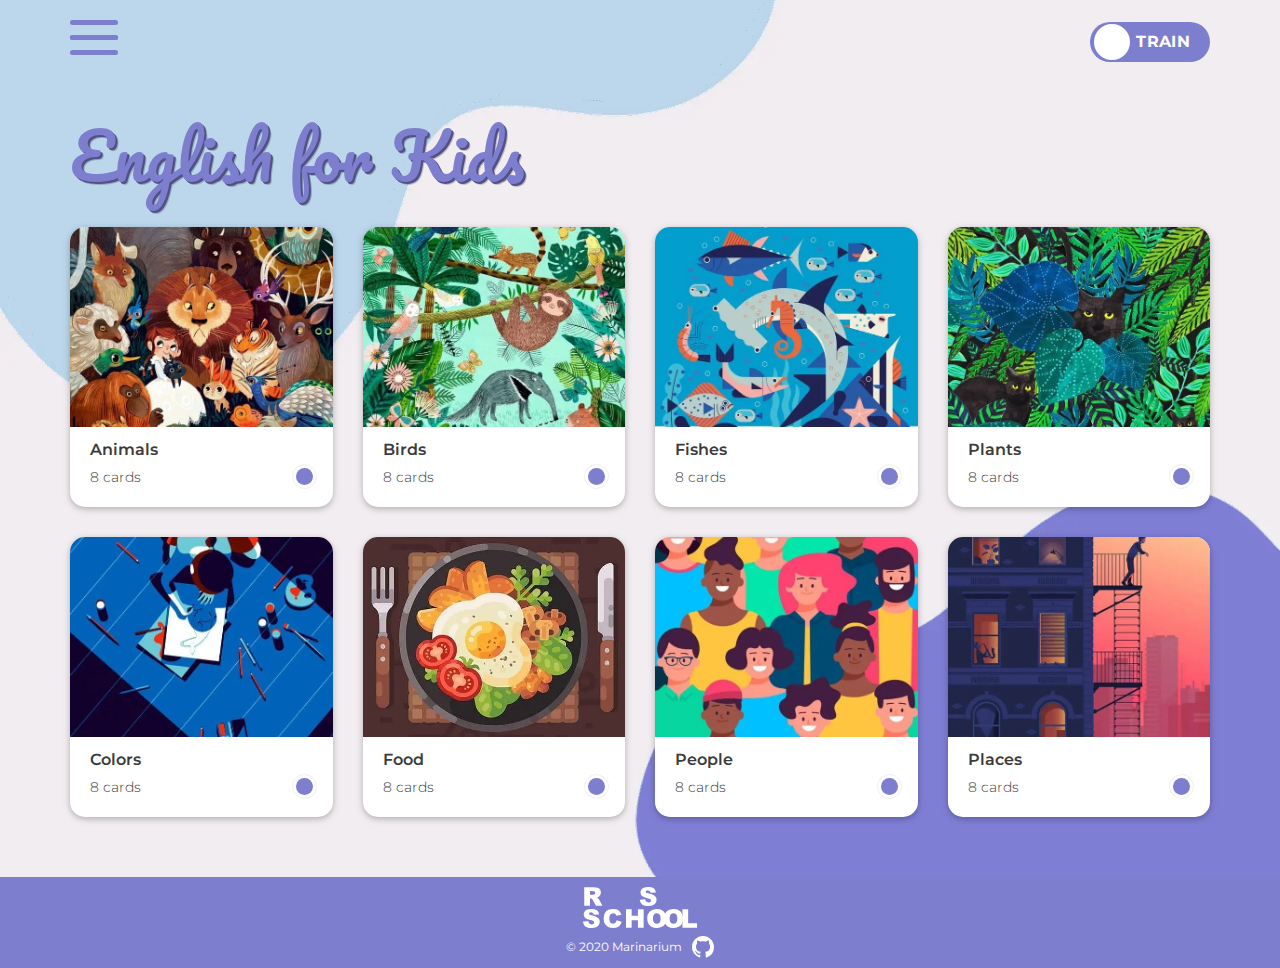
==== commit 1d6f4635: "feat: change topics" ====
--- a/english-for-kids/index.html
+++ b/english-for-kids/index.html
@@ -41,7 +41,7 @@
     </header>
     <main class="main">
         <h1 class="main-title"><a href="#" class="main-title__link">English for Kids</a></h1>
-        <ul class="topics visually-hidden">
+        <ul class="topics">
             <li class="topics__item">
                 <a href="#animals" class="topics__link">
                 <span class="topics__frame">
@@ -139,7 +139,7 @@
                 </a>
             </li>
         </ul>
-        <ul class="cards cards_animals">
+        <ul class="cards cards_animals visually-hidden">
             <li class="card" data-word="cat">
                 <div class="card__front">
                     <div class="card__frame">
--- a/english-for-kids/style.css
+++ b/english-for-kids/style.css
@@ -1,2 +1,2 @@
 
-a,abbr,acronym,address,applet,article,aside,audio,b,big,blockquote,body,canvas,caption,center,cite,code,dd,del,details,dfn,div,dl,dt,em,embed,fieldset,figcaption,figure,footer,form,h1,h2,h3,h4,h5,h6,header,hgroup,html,i,iframe,img,ins,kbd,label,legend,li,mark,menu,nav,object,ol,output,p,pre,q,ruby,s,samp,section,small,span,strike,strong,sub,summary,sup,table,tbody,td,tfoot,th,thead,time,tr,tt,u,ul,var,video{margin:0;padding:0;border:0;font-size:100%;font:inherit;vertical-align:baseline}article,aside,details,figcaption,figure,footer,header,hgroup,menu,nav,section{display:block}body{line-height:1}ol,ul{list-style:none}blockquote,q{quotes:none}blockquote:after,blockquote:before,q:after,q:before{content:"";content:none}table{border-collapse:collapse;border-spacing:0}body{font-weight:400}body,h1,h2,h3,h4,h5,h6{font-family:Montserrat,sans-serif;font-style:normal}h1,h2,h3,h4,h5,h6{font-weight:600}h1{font-size:64px;font-family:Pacifico,cursive;font-weight:400;text-shadow:2px 2px 0 #515188,3px 3px 0 rgba(0,0,0,.2);text-align:left;margin-bottom:40px}.main-title__link{color:#7e7ecf}a{text-decoration:none}.main-menu__burger{display:inline-block;position:relative;width:48px;height:40px;margin-left:auto;cursor:pointer}.main-menu__burger span{display:block;position:absolute;width:100%;opacity:1;left:0;-webkit-transform:rotate(0deg);transform:rotate(0deg);-webkit-transition:.25s ease-in-out;transition:.25s ease-in-out;height:5px;background-color:#7e7ecf;z-index:2000;border-radius:10px}.main-menu__burger span:first-child{top:0}.main-menu__burger span:nth-child(2),.main-menu__burger span:nth-child(3){top:15px}.main-menu__burger span:nth-child(4){top:30px}.main-menu__burger.active span:first-child{top:15px;width:0;left:50%}.main-menu__burger.active span:nth-child(2){-webkit-transform:rotate(45deg);transform:rotate(45deg);background-color:#ffc75b}.main-menu__burger.active span:nth-child(3){-webkit-transform:rotate(-45deg);transform:rotate(-45deg);background-color:#ffc75b}.main-menu__burger.active span:nth-child(4){top:15px;width:0;left:50%}.switch{position:relative;display:inline-block;width:120px;height:40px;cursor:pointer}.switch__checkbox{opacity:0;width:0;height:0}.switch__slider{cursor:pointer;top:0;left:0;right:0;bottom:0;background-color:#7e7ecf}.switch__slider,.switch__slider:before{position:absolute;-webkit-transition:.4s;transition:.4s}.switch__slider:before{content:"";height:36px;width:36px;left:4px;bottom:2px;background-color:#fff}.switch__checkbox:checked+.switch__slider{background-color:#ffc75b}.switch__checkbox:focus+.switch__slider{box-shadow:0 0 1px #ffc75b}.switch__checkbox:checked+.switch__slider:before{-webkit-transform:translateX(75px);transform:translateX(75px)}.switch__slider_round{border-radius:34px}.switch__slider_round:before{border-radius:50%}.switch__status{position:absolute;font-weight:700;text-transform:uppercase;color:#fff;letter-spacing:.02em}.switch__status_train{right:20px;top:12px}.switch__status_play{left:20px;top:12px}body{background-color:#f0edf0;background-image:url(img/bg.png);background-size:cover;background-repeat:no-repeat;background-position:50%}.header{margin-bottom:20px}.header__wrap{-webkit-box-pack:justify;justify-content:space-between;max-width:1440px;margin:auto;padding:20px 70px}.header__wrap,.main-menu__list{box-sizing:border-box;display:-webkit-box;display:flex;-webkit-box-align:center;align-items:center}.main-menu__list{-webkit-box-orient:vertical;-webkit-box-direction:normal;flex-direction:column;position:absolute;width:40%;height:100%;left:0;top:0;background:#7e7ecf;padding-top:90px;opacity:1;z-index:1000;-webkit-transition-property:left;transition-property:left;-webkit-transition-duration:.45s;transition-duration:.45s}.main-menu__list.visually-hidden{left:-1600px}.main-menu__link{display:inline-block;color:#fff;font-size:20px;font-weight:600;padding:15px;-webkit-transition-duration:.25s;transition-duration:.25s}.main-menu__link:hover{color:#ffc75b}.main{box-sizing:border-box;max-width:1440px;margin:auto;padding:20px 70px}.topics{display:grid;grid-template-columns:repeat(4,1fr);grid-gap:30px;margin-bottom:40px}.topics__item{height:280px;overflow:hidden;background-color:#fff;border-radius:15px;box-shadow:0 2px 5px 0 rgba(0,0,0,.16),0 2px 10px 0 rgba(0,0,0,.12);-webkit-transition-duration:.25s;transition-duration:.25s;cursor:pointer}.topics__item:hover{box-shadow:0 4px 16px rgba(0,0,0,.25)}.topics__link{display:block;color:#3b3b3b}.topics__frame{display:block;height:200px;overflow:hidden}.topics__img{width:100%;height:100%;-o-object-fit:cover;object-fit:cover}.topics__desc{display:-webkit-box;display:flex;flex-wrap:wrap;-webkit-box-pack:justify;justify-content:space-between;-webkit-box-align:center;align-items:center;padding:15px 20px 20px}.topics__title{flex-basis:100%;margin-bottom:10px}.topics__amount{font-size:14px;font-weight:300}.topics__status{display:inline-block;width:17px;height:17px;border-radius:50%;background-color:#7e7ecf;position:relative}.topics__status:after{content:"";width:23px;height:23px;border:1px solid #efeef3;border-radius:50%;position:absolute;top:-4px;right:-4px}.cards{display:grid;grid-template-columns:repeat(4,1fr);grid-gap:30px;margin-bottom:40px}.card{height:280px;overflow:hidden;background-color:#fff;border-radius:15px;box-shadow:0 2px 5px 0 rgba(0,0,0,.16),0 2px 10px 0 rgba(0,0,0,.12);position:relative;-webkit-transition-duration:.25s;transition-duration:.25s;cursor:pointer;-webkit-transition-property:box-shadow,-webkit-transform;transition-property:box-shadow,-webkit-transform;transition-property:box-shadow,transform;transition-property:box-shadow,transform,-webkit-transform;-webkit-transition:.6s;transition:.6s;-webkit-transform-style:preserve-3d;transform-style:preserve-3d}.card:hover{box-shadow:0 4px 16px rgba(0,0,0,.25)}.card_rotate{-webkit-transform:rotateY(180deg);transform:rotateY(180deg)}.card_rotate .card__back{z-index:3;-webkit-backface-visibility:visible;backface-visibility:visible}.card_rotate .card__front{display:none}.card__back,.card__front{-webkit-backface-visibility:hidden;backface-visibility:hidden;position:absolute;top:0;left:0}.card__front{z-index:2}.card__back{-webkit-transform:rotateY(180deg);transform:rotateY(180deg)}.card__frame{display:block;height:200px;overflow:hidden;border-bottom:1px solid #f6f5fa}.card__img{width:100%;height:100%;-o-object-fit:cover;object-fit:cover;-o-object-position:top;object-position:top}.card__title{color:#3b3b3b;font-size:22px;letter-spacing:.05em;padding:20px 20px 20px 30px}.card__rotate{position:absolute;bottom:0;right:20px;cursor:pointer;-webkit-transition-duration:.3s;transition-duration:.3s}.card__rotate:hover path{fill:#7e7ecf}body,html{height:100%}body{display:-webkit-box;display:flex;-webkit-box-orient:vertical;-webkit-box-direction:normal;flex-direction:column}.content{-webkit-box-flex:1;flex:1 0 auto}.footer{flex-shrink:0;background-color:#7e7ecf;display:-webkit-box;display:flex;-webkit-box-orient:vertical;-webkit-box-direction:normal;flex-direction:column;-webkit-box-pack:center;justify-content:center;-webkit-box-align:center;align-items:center;padding:10px}.course{margin-bottom:5px}.course__logo{width:134px;height:41px}.footer__git-link{display:-webkit-box;display:flex;-webkit-box-pack:center;justify-content:center;-webkit-box-align:center;align-items:center;font-size:12px;color:#fff}.footer__git-img{margin-left:10px}.visually-hidden{position:absolute;white-space:nowrap;width:1px;height:1px;overflow:hidden;border:0;padding:0;clip:rect(0,0,0,0);-webkit-clip-path:inset(50%);clip-path:inset(50%);margin:-1px}.overlay.active{position:fixed;top:0;left:0;width:100%;height:100%;background-color:rgba(0,0,0,.7);z-index:900;overflow:auto}.overflow-hidden{overflow:hidden}@media (max-width:1024px){body{padding:0!important}}@media only screen and (min-device-width:768px) and (max-device-width:1024px){body{padding:0!important}}@media screen and (max-width:510px){h1{font-size:36px}.main ul.cards,.main ul.topics{grid-template-columns:repeat(1,1fr);grid-gap:20px}}@media (max-width:940px){.header__wrap,.main{padding:20px}}@media screen and (max-width:940px){.main-menu__list{width:100%;overflow:auto}.main .cards,.main .topics{grid-template-columns:repeat(2,1fr);grid-gap:20px}}@media screen and (max-width:1240px){.cards,.topics{grid-template-columns:repeat(3,1fr)}}@media (max-height:960px){.overflow-hidden{padding-right:17px}}
+a,abbr,acronym,address,applet,article,aside,audio,b,big,blockquote,body,canvas,caption,center,cite,code,dd,del,details,dfn,div,dl,dt,em,embed,fieldset,figcaption,figure,footer,form,h1,h2,h3,h4,h5,h6,header,hgroup,html,i,iframe,img,ins,kbd,label,legend,li,mark,menu,nav,object,ol,output,p,pre,q,ruby,s,samp,section,small,span,strike,strong,sub,summary,sup,table,tbody,td,tfoot,th,thead,time,tr,tt,u,ul,var,video{margin:0;padding:0;border:0;font-size:100%;font:inherit;vertical-align:baseline}article,aside,details,figcaption,figure,footer,header,hgroup,menu,nav,section{display:block}body{line-height:1}ol,ul{list-style:none}blockquote,q{quotes:none}blockquote:after,blockquote:before,q:after,q:before{content:"";content:none}table{border-collapse:collapse;border-spacing:0}body{font-weight:400}body,h1,h2,h3,h4,h5,h6{font-family:Montserrat,sans-serif;font-style:normal}h1,h2,h3,h4,h5,h6{font-weight:600}h1{font-size:64px;font-family:Pacifico,cursive;font-weight:400;text-shadow:2px 2px 0 #515188,3px 3px 0 rgba(0,0,0,.2);text-align:left;margin-bottom:40px}.main-title__link{color:#7e7ecf}a{text-decoration:none}.main-menu__burger{display:inline-block;position:relative;width:48px;height:40px;margin-left:auto;cursor:pointer}.main-menu__burger span{display:block;position:absolute;width:100%;opacity:1;left:0;-webkit-transform:rotate(0deg);transform:rotate(0deg);-webkit-transition:.25s ease-in-out;transition:.25s ease-in-out;height:5px;background-color:#7e7ecf;z-index:2000;border-radius:10px}.main-menu__burger span:first-child{top:0}.main-menu__burger span:nth-child(2),.main-menu__burger span:nth-child(3){top:15px}.main-menu__burger span:nth-child(4){top:30px}.main-menu__burger.active span:first-child{top:15px;width:0;left:50%}.main-menu__burger.active span:nth-child(2){-webkit-transform:rotate(45deg);transform:rotate(45deg);background-color:#ffc75b}.main-menu__burger.active span:nth-child(3){-webkit-transform:rotate(-45deg);transform:rotate(-45deg);background-color:#ffc75b}.main-menu__burger.active span:nth-child(4){top:15px;width:0;left:50%}.switch{position:relative;display:inline-block;width:120px;height:40px;cursor:pointer}.switch__checkbox{opacity:0;width:0;height:0}.switch__slider{cursor:pointer;top:0;left:0;right:0;bottom:0;background-color:#7e7ecf}.switch__slider,.switch__slider:before{position:absolute;-webkit-transition:.4s;transition:.4s}.switch__slider:before{content:"";height:36px;width:36px;left:4px;bottom:2px;background-color:#fff}.switch__checkbox:checked+.switch__slider{background-color:#ffc75b}.switch__checkbox:focus+.switch__slider{box-shadow:0 0 1px #ffc75b}.switch__checkbox:checked+.switch__slider:before{-webkit-transform:translateX(75px);transform:translateX(75px)}.switch__slider_round{border-radius:34px}.switch__slider_round:before{border-radius:50%}.switch__status{position:absolute;font-weight:700;text-transform:uppercase;color:#fff;letter-spacing:.02em}.switch__status_train{right:20px;top:12px}.switch__status_play{left:20px;top:12px}body{background-color:#f0edf0;background-image:url(img/bg.png);background-size:cover;background-repeat:no-repeat;background-position:50%}.header{margin-bottom:20px}.header__wrap{-webkit-box-pack:justify;justify-content:space-between;max-width:1440px;margin:auto;padding:20px 70px}.header__wrap,.main-menu__list{box-sizing:border-box;display:-webkit-box;display:flex;-webkit-box-align:center;align-items:center}.main-menu__list{-webkit-box-orient:vertical;-webkit-box-direction:normal;flex-direction:column;position:absolute;width:40%;height:100%;left:0;top:0;background:#7e7ecf;padding-top:90px;opacity:1;z-index:1000;-webkit-transition-property:left;transition-property:left;-webkit-transition-duration:.45s;transition-duration:.45s}.main-menu__list.visually-hidden{left:-1600px}.main-menu__link{display:inline-block;color:#fff;font-size:20px;font-weight:600;padding:15px;-webkit-transition-duration:.25s;transition-duration:.25s}.main-menu__link:hover{color:#ffc75b}.main{box-sizing:border-box;max-width:1440px;margin:auto;padding:20px 70px}.topics{display:grid;grid-template-columns:repeat(4,1fr);grid-gap:30px;margin-bottom:40px}.topics__item{height:280px;overflow:hidden;background-color:#fff;border-radius:15px;box-shadow:0 2px 5px 0 rgba(0,0,0,.16),0 2px 10px 0 rgba(0,0,0,.12);-webkit-transition-duration:.25s;transition-duration:.25s;cursor:pointer}.topics__item:hover{box-shadow:0 4px 16px rgba(0,0,0,.25)}.topics__link{display:block;color:#3b3b3b}.topics__frame{display:block;height:200px;overflow:hidden}.topics__img{width:100%;height:100%;-o-object-fit:cover;object-fit:cover}.topics__desc{display:-webkit-box;display:flex;flex-wrap:wrap;-webkit-box-pack:justify;justify-content:space-between;-webkit-box-align:center;align-items:center;padding:15px 20px 20px}.topics__title{flex-basis:100%;margin-bottom:10px}.topics__amount{font-size:14px;font-weight:300}.topics__status{display:inline-block;width:17px;height:17px;border-radius:50%;background-color:#7e7ecf;position:relative}.topics__status:after{content:"";width:23px;height:23px;border:1px solid #efeef3;border-radius:50%;position:absolute;top:-4px;right:-4px}.cards{display:grid;grid-template-columns:repeat(4,1fr);grid-gap:30px;margin-bottom:40px}.card{height:280px;overflow:hidden;background-color:#fff;border-radius:15px;box-shadow:0 2px 5px 0 rgba(0,0,0,.16),0 2px 10px 0 rgba(0,0,0,.12);position:relative;-webkit-transition-duration:.25s;transition-duration:.25s;cursor:pointer;-webkit-transition-property:box-shadow,-webkit-transform;transition-property:box-shadow,-webkit-transform;transition-property:box-shadow,transform;transition-property:box-shadow,transform,-webkit-transform;-webkit-transition:.6s;transition:.6s;-webkit-transform-style:preserve-3d;transform-style:preserve-3d}.card:hover{box-shadow:0 4px 16px rgba(0,0,0,.25)}.card_rotate{-webkit-transform:rotateY(180deg);transform:rotateY(180deg)}.card_rotate .card__back{z-index:3;-webkit-backface-visibility:visible;backface-visibility:visible}.card_rotate .card__front{display:none}.card__back,.card__front{-webkit-backface-visibility:hidden;backface-visibility:hidden;position:absolute;top:0;left:0;width:100%}.card__front{z-index:2}.card__back{-webkit-transform:rotateY(180deg);transform:rotateY(180deg)}.card__frame{display:block;height:200px;overflow:hidden;border-bottom:1px solid #f6f5fa}.card__img{width:100%;height:100%;-o-object-fit:cover;object-fit:cover;-o-object-position:top;object-position:top}.card__title{color:#3b3b3b;font-size:22px;letter-spacing:.05em;padding:20px 20px 20px 30px}.card__rotate{position:absolute;bottom:0;right:20px;cursor:pointer;-webkit-transition-duration:.3s;transition-duration:.3s}.card__rotate:hover path{fill:#7e7ecf}body,html{height:100%}body{display:-webkit-box;display:flex;-webkit-box-orient:vertical;-webkit-box-direction:normal;flex-direction:column}.content{-webkit-box-flex:1;flex:1 0 auto}.footer{flex-shrink:0;background-color:#7e7ecf;display:-webkit-box;display:flex;-webkit-box-orient:vertical;-webkit-box-direction:normal;flex-direction:column;-webkit-box-pack:center;justify-content:center;-webkit-box-align:center;align-items:center;padding:10px}.course{margin-bottom:5px}.course__logo{width:134px;height:41px}.footer__git-link{display:-webkit-box;display:flex;-webkit-box-pack:center;justify-content:center;-webkit-box-align:center;align-items:center;font-size:12px;color:#fff}.footer__git-img{margin-left:10px}.visually-hidden{position:absolute;white-space:nowrap;width:1px;height:1px;overflow:hidden;border:0;padding:0;clip:rect(0,0,0,0);-webkit-clip-path:inset(50%);clip-path:inset(50%);margin:-1px}.overlay.active{position:fixed;top:0;left:0;width:100%;height:100%;background-color:rgba(0,0,0,.7);z-index:900;overflow:auto}.overflow-hidden{overflow:hidden}@media (max-width:1024px){body{padding:0!important}}@media only screen and (min-device-width:768px) and (max-device-width:1024px){body{padding:0!important}}@media screen and (max-width:510px){h1{font-size:36px}.main ul.cards,.main ul.topics{grid-template-columns:repeat(1,1fr);grid-gap:20px}}@media (max-width:940px){.header__wrap,.main{padding:20px}}@media screen and (max-width:940px){.main-menu__list{width:100%;overflow:auto}.main .cards,.main .topics{grid-template-columns:repeat(2,1fr);grid-gap:20px}}@media screen and (max-width:1240px){.cards,.topics{grid-template-columns:repeat(3,1fr)}}@media (max-height:960px){.overflow-hidden{padding-right:17px}}
